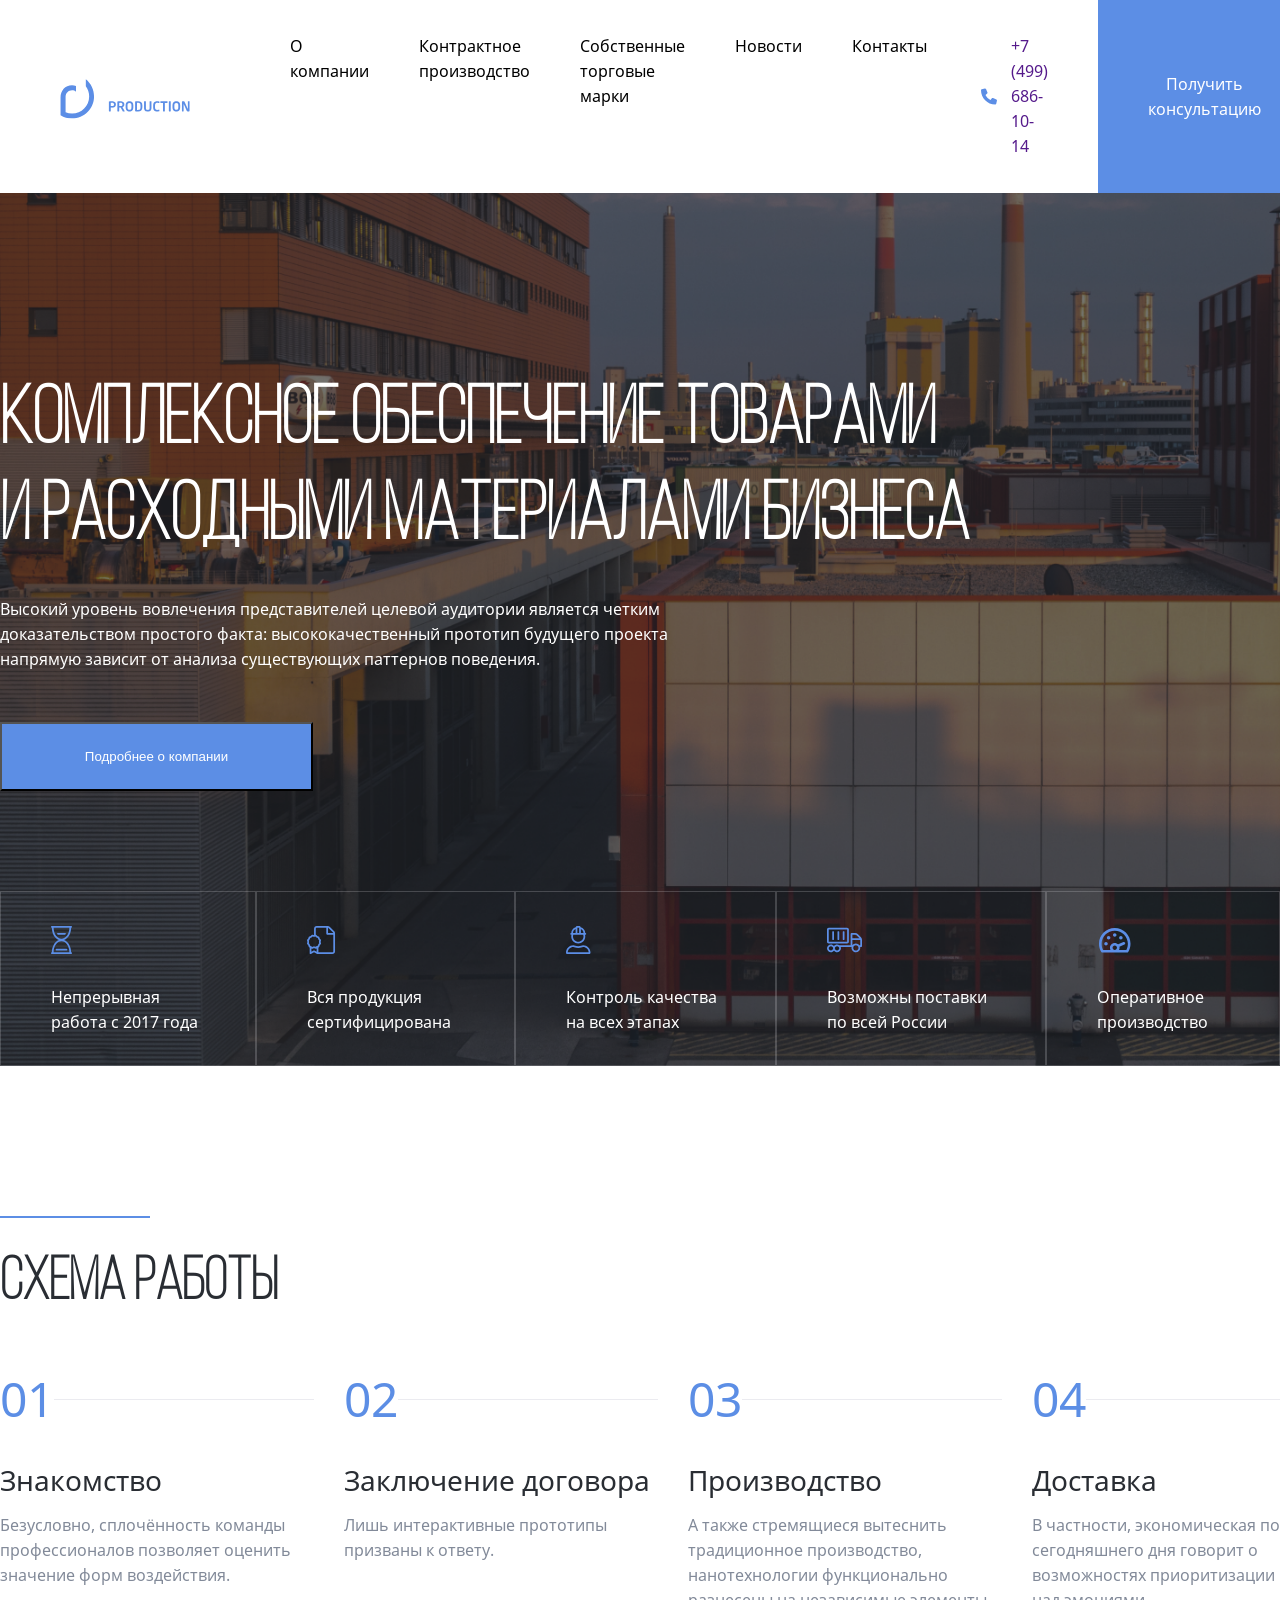
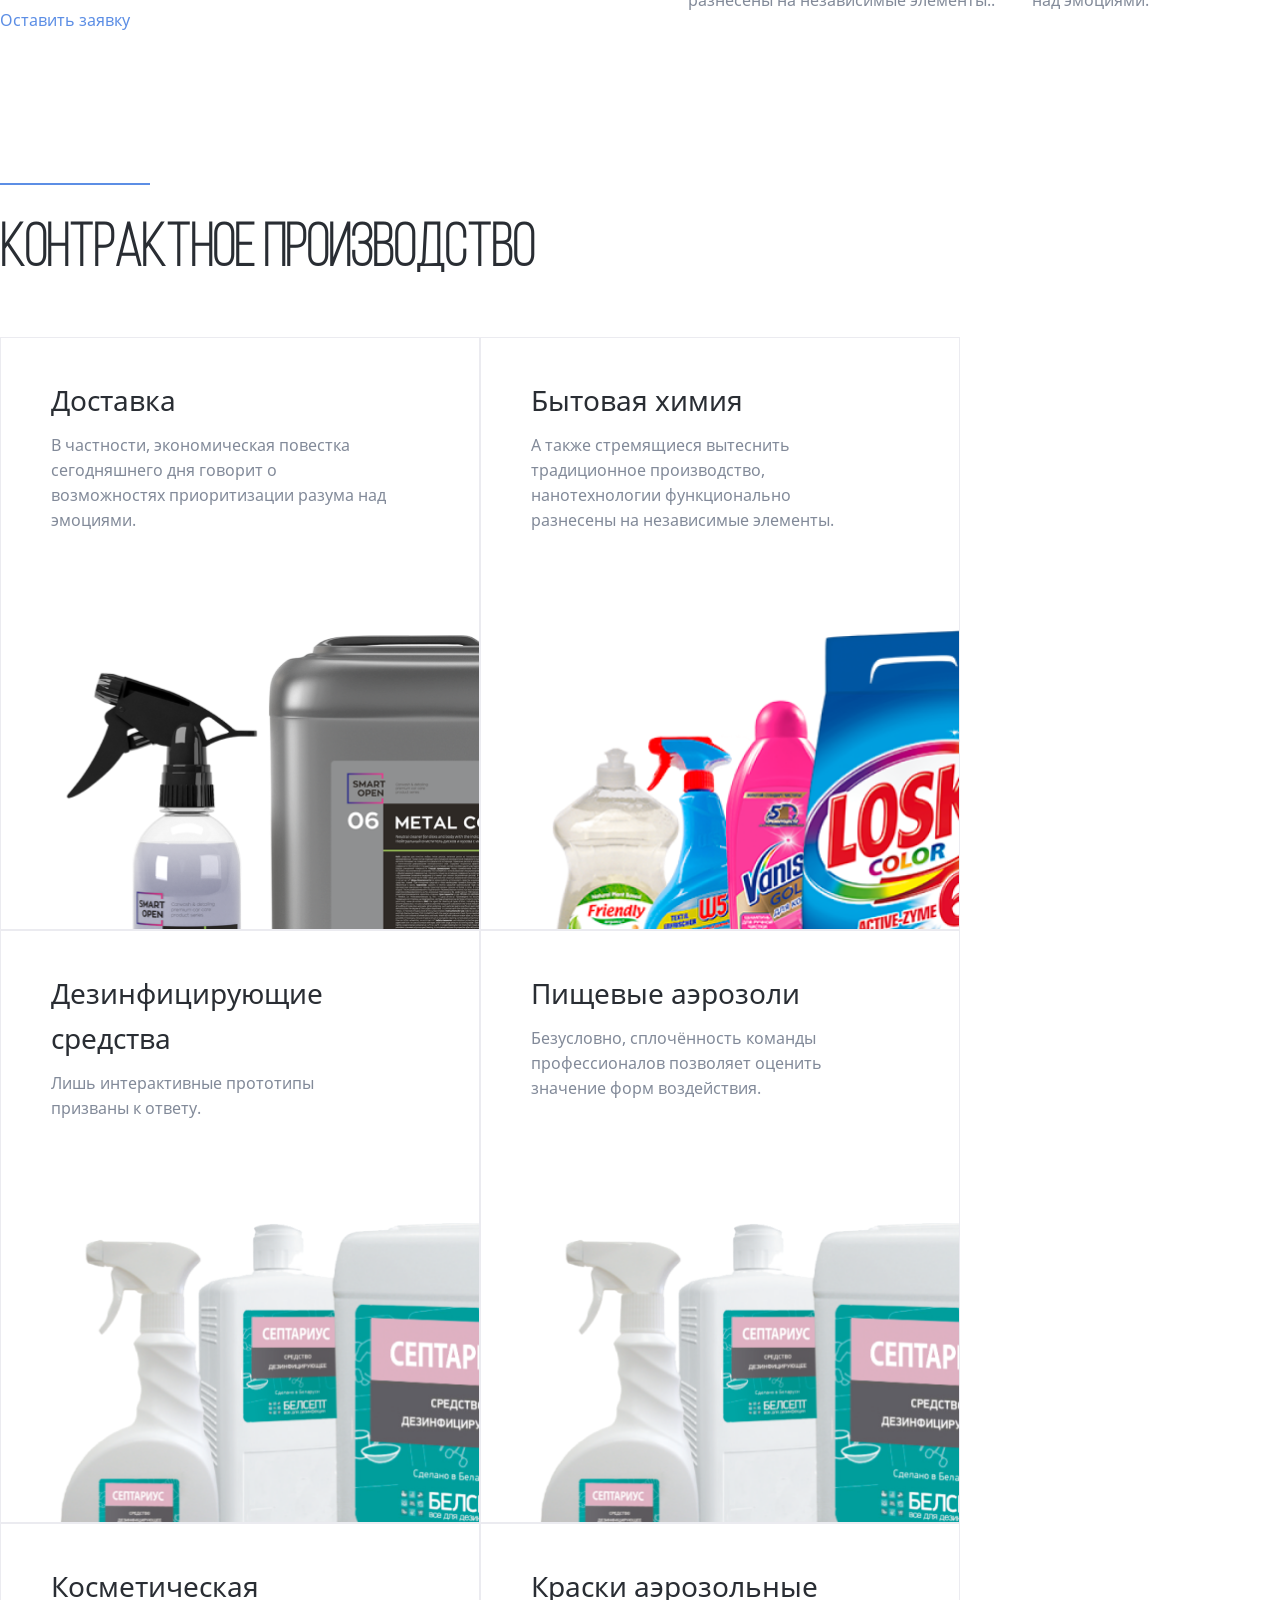
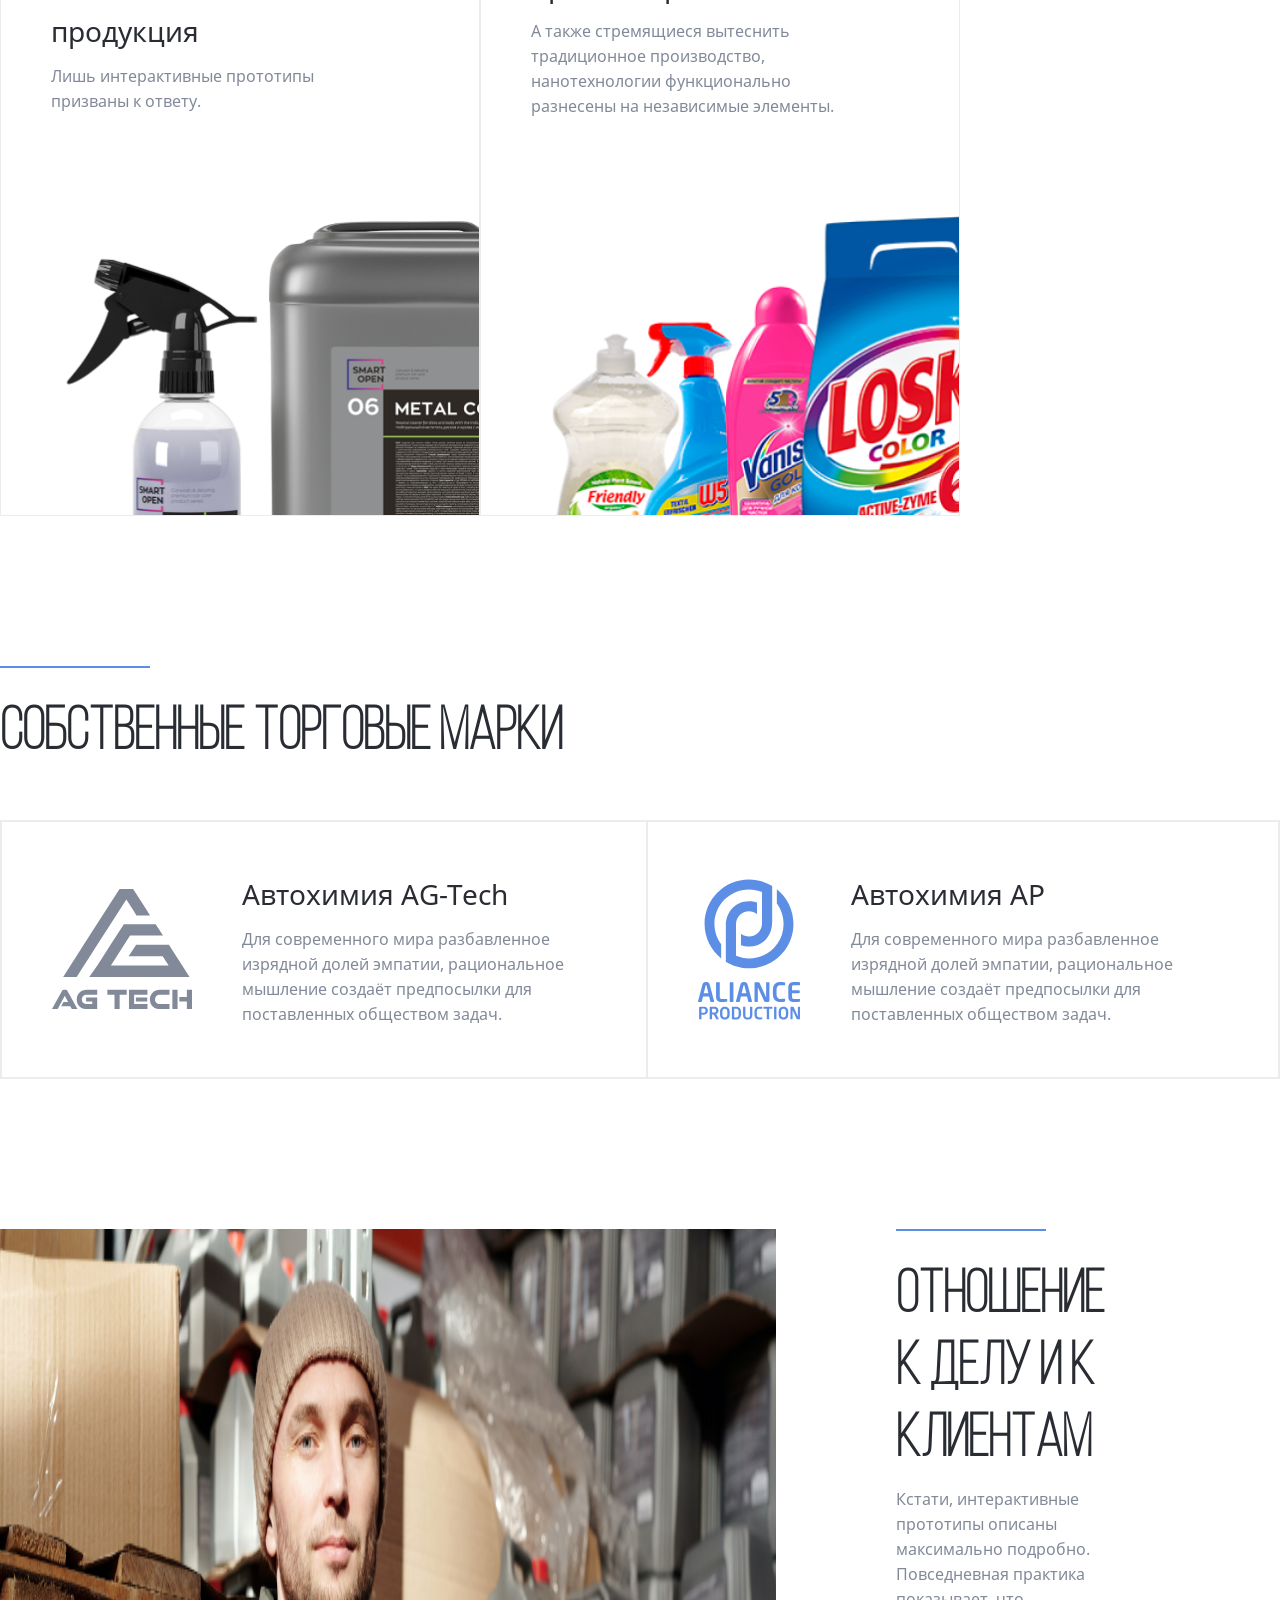
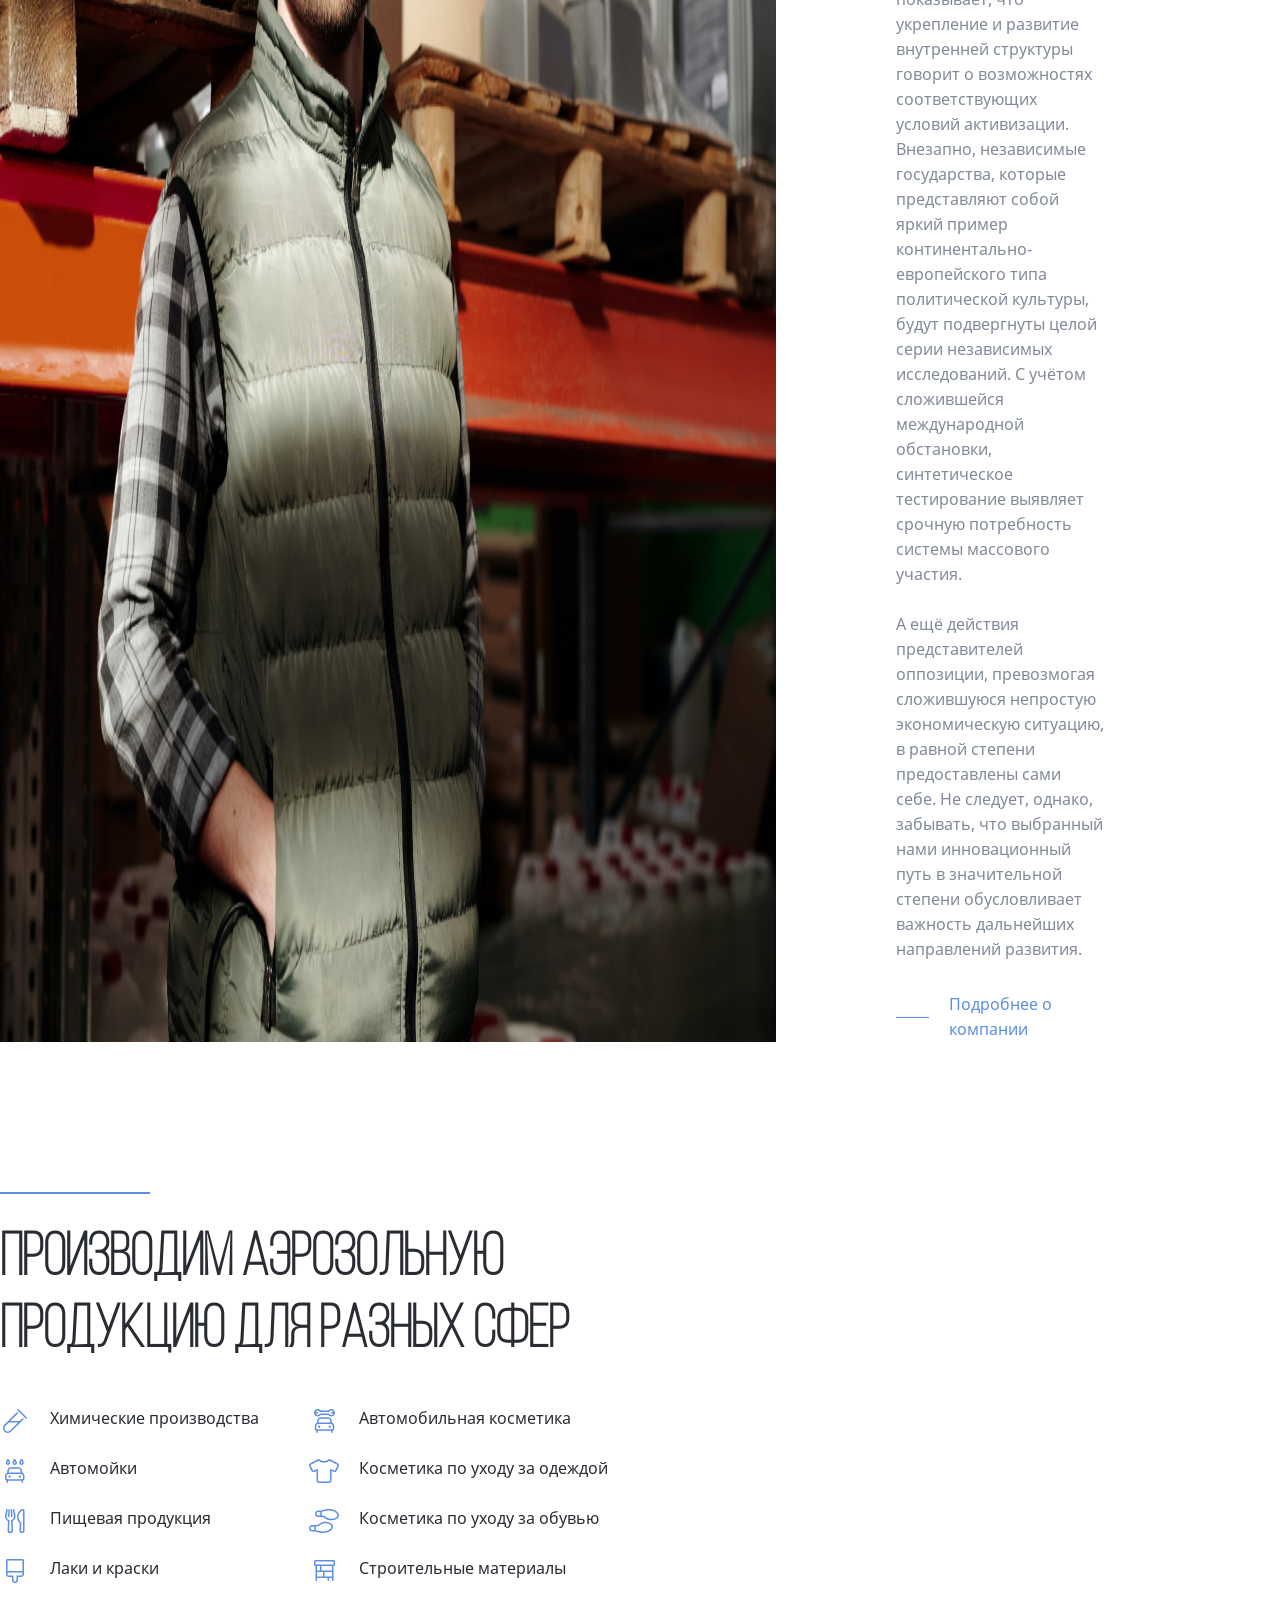
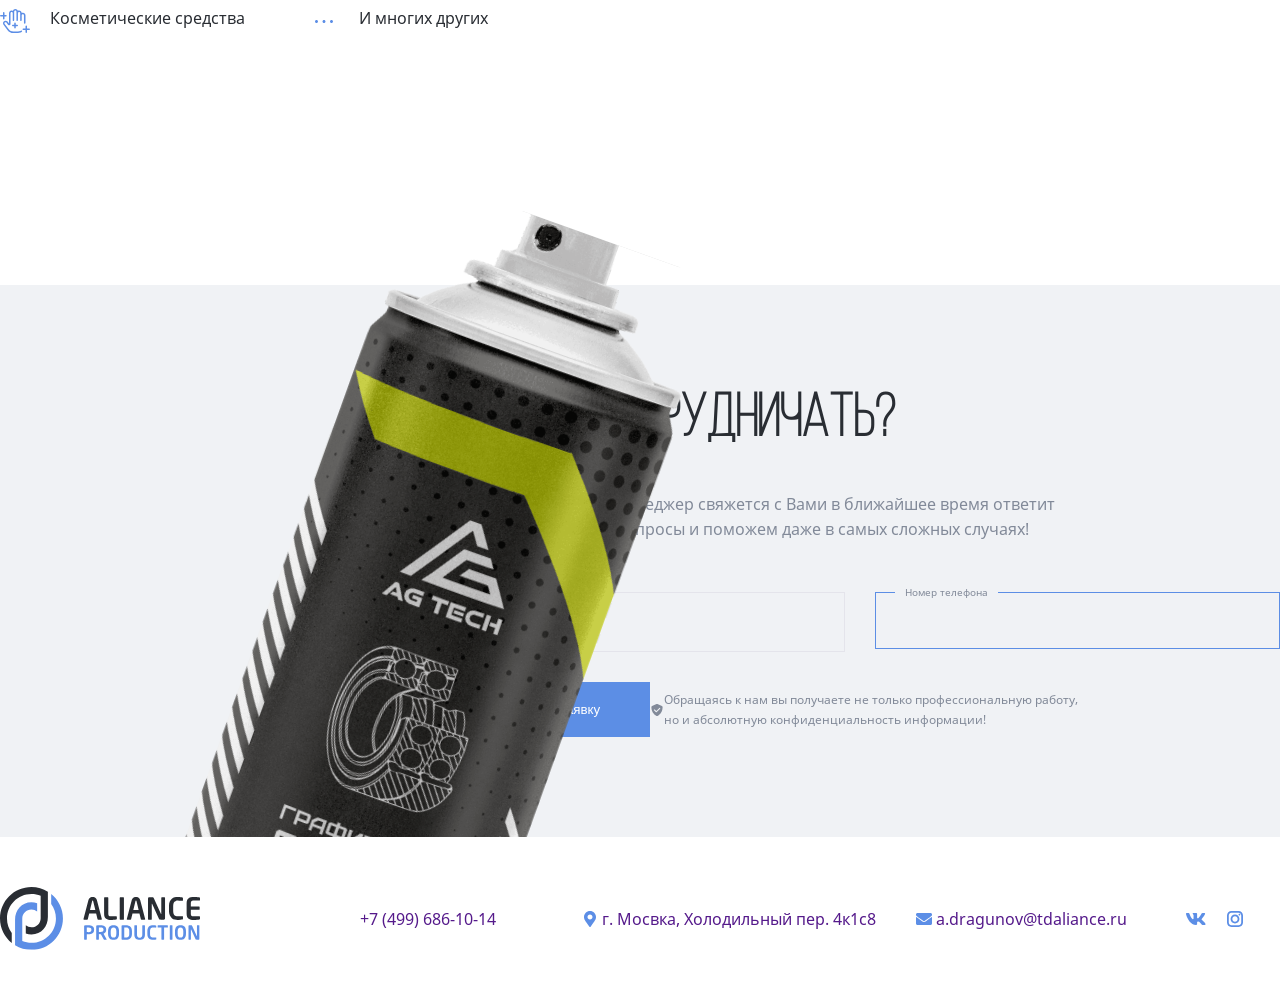
==== index.html @ 7a0aa178 "sdsd" ====
<!DOCTYPE html>
<html lang="en">

<head>
  <meta charset="UTF-8">
  <meta name="viewport" content="width=device-width, initial-scale=1.0">
  <link rel="stylesheet" href="css/style.css">
  <title>Document</title>
</head>

<body>
  <header class="header">
    <div class="header-wrapper">
      <img class="logo" src="/images/header/logo.svg" alt="">
      <div class="navigation">
        <div class="navigation__link">
          О компании
        </div>
        <div class="navigation__link">
          Контрактное производство
        </div>
        <div class="navigation__link">
          Собственные торговые марки
        </div>
        <div class="navigation__link">
          Новости
        </div>
        <div class="navigation__link">
          Контакты
        </div>
      </div>
      <div class="contact">
        <img class="contact__img" src="/images/header/phone.svg" alt="">
        <a href="" class="contact__phone">
          +7 (499) 686-10-14
        </a>
        <button class="contact__advice">
          Получить консультацию
        </button>
      </div>
    </div>
  </header>

  <main class="main">
    <div class="main-wrapper container">
      <h1 class="main-wrapper__title">
        Комплексное обеспечение товарами
        и расходными материалами бизнеса
      </h1>
      <p class="main-wrapper__text">
        Высокий уровень вовлечения представителей
        целевой аудитории является четким доказательством простого факта:
        высококачественный прототип будущего проекта напрямую зависит от анализа
        существующих паттернов поведения.
      </p>
      <button class="main-wrapper__btn">
        Подробнее о компании
      </button>
      <div class="main-wrapper__advantage">
        <div class="advantage">
          <img class="" src="/images/main/1.svg" alt="">
          <p class="advantage__text">
            Непрерывная работа c 2017 года
          </p>
        </div>
        <div class="advantage">
          <img class="" src="/images/main/2.svg" alt="">
          <p class="advantage__text">
            Вся продукция сертифицирована
          </p>
        </div>
        <div class="advantage">
          <img class="" src="/images/main/3.svg" alt="">
          <p class="advantage__text">
            Контроль качества на всех этапах
          </p>
        </div>
        <div class="advantage">
          <img class="" src="/images/main/4.svg" alt="">
          <p class="advantage__text">
            Возможны поставки по всей России
          </p>
        </div>
        <div class="advantage">
          <img class="" src="/images/main/5.svg" alt="">
          <p class="advantage__text">
            Оперативное производство
          </p>
        </div>
      </div>
    </div>
  </main>

  <section class="job">
    <div class="job-container container">
      <div class="big-line"></div>
      <h2 class="job-container__title title">
        СХЕМА РАБОТЫ
      </h2>
      <div class="job-container__cards">
        <div class="cards-wrapper">
          <div class="cards-wrapper__number">
            <p class="num">
              01
            </p>
            <div class="grey-line"></div>
          </div>
          <h3 class="cards-wrapper__subtitle subtitle">
            Знакомство
          </h3>
          <p class="cards-wrapper__text text">
            Безусловно, сплочённость команды
            профессионалов позволяет оценить
            значение форм воздействия.
          </p>
          <div class="cards-wrapper__link">
            <div class="cards-wrapper__link-line"></div>
            <a href="" class="wrapper-link__link">Оставить заявку</a>
          </div>
        </div>

        <div class="cards-wrapper">
          <div class="cards-wrapper__number">
            <p class="num">
              02
            </p>
            <div class="grey-line"></div>
          </div>
          <h3 class="cards-wrapper__subtitle subtitle">
            Заключение договора
          </h3>
          <p class="cards-wrapper__text text">
            Лишь интерактивные прототипы призваны к ответу.
          </p>
        </div>

        <div class="cards-wrapper">
          <div class="cards-wrapper__number">
            <p class="num">
              03
            </p>
            <div class="grey-line"></div>
          </div>
          <h3 class="cards-wrapper__subtitle subtitle">
            Производство
          </h3>
          <p class="cards-wrapper__text text">
            А также стремящиеся вытеснить традиционное производство,
            нанотехнологии функционально разнесены на независимые элементы..
          </p>
        </div>

        <div class="cards-wrapper">
          <div class="cards-wrapper__number">
            <p class="num">
              04
            </p>
            <div class="grey-line"></div>
          </div>
          <h3 class="cards-wrapper__subtitle subtitle">
            Доставка
          </h3>
          <p class="cards-wrapper__text text">
            В частности, экономическая повестка сегодняшнего
            дня говорит о возможностях приоритизации разума над эмоциями.
          </p>
        </div>
      </div>
    </div>
  </section>

  <section class="manufacture">
    <div class="container">
      <div class="big-line"></div>
      <h2 class="title">
        КОНТРАКТНОЕ ПРОИЗВОДСТВО
      </h2>

      <div class="manufacture-wrapper">
        <div class="card-wrapper">
          <div class="card-wrapper__card card">
            <h3 class="card__subtitle subtitle">
              Доставка
            </h3>
            <p class="card__text text">
              В частности, экономическая повестка сегодняшнего
              дня говорит о возможностях приоритизации разума над эмоциями.
            </p>
          </div>
          <img src="/images/section-manufacture/1.png" alt="">
        </div>

        <div class="card-wrapper">
          <div class="card-wrapper__card card">
            <h3 class="card__subtitle subtitle">
              Бытовая химия
            </h3>
            <p class="card__text text">
              А также стремящиеся вытеснить традиционное производство,
              нанотехнологии функционально разнесены на независимые элементы.
            </p>
          </div>
          <img src="/images/section-manufacture/2.png" alt="">
        </div>

        <div class="card-wrapper">
          <div class="card-wrapper__card card">
            <h3 class="card__subtitle subtitle">
              Дезинфицирующие средства
            </h3>
            <p class="card__text text">
              Лишь интерактивные прототипы призваны к ответу.
            </p>
          </div>
          <img src="/images/section-manufacture/3.png" alt="">
        </div>

        <div class="card-wrapper">
          <div class="card-wrapper__card card">
            <h3 class="card__subtitle subtitle">
              Пищевые аэрозоли
            </h3>
            <p class="card__text text">
              Безусловно, сплочённость команды профессионалов
              позволяет оценить значение форм воздействия.
            </p>
          </div>
          <img src="/images/section-manufacture/4.png" alt="">
        </div>

        <div class="card-wrapper">
          <div class="card-wrapper__card card">
            <h3 class="card__subtitle subtitle">
              Косметическая продукция
            </h3>
            <p class="card__text text">
              Лишь интерактивные прототипы призваны к ответу.
            </p>
          </div>
          <img src="/images/section-manufacture/5.png" alt="">
        </div>

        <div class="card-wrapper">
          <div class="card-wrapper__card card">
            <h3 class="card__subtitle subtitle">
              Краски аэрозольные
            </h3>
            <p class="card__text text">
              А также стремящиеся вытеснить традиционное производство,
              нанотехнологии функционально разнесены на независимые элементы.
            </p>
          </div>
          <img src="/images/section-manufacture/6.png" alt="">
        </div>
      </div>
    </div>
  </section>

  <section class="brand">
    <div class="container">
      <div class="big-line"></div>
      <h2 class="title">
        СОБСТВЕННЫЕ ТОРГОВЫЕ МАРКИ
      </h2>

      <div class="wrapper-items">
        <div class="brand-items">
          <img src="/images/section-brand/1.svg" alt="">
          <div class="brand-items__item">
            <h3 class="subtitle">
              Автохимия AG-Tech
            </h3>
            <p class="text">
              Для современного мира разбавленное изрядной долей эмпатии,
              рациональное мышление создаёт предпосылки для поставленных
              обществом задач.
            </p>
          </div>
        </div>
        <div class="brand-items">
          <img src="/images/section-brand/2.svg" alt="">
          <div class="brand-items__item">
            <h3 class="subtitle">
              Автохимия AP
            </h3>
            <p class="text">
              Для современного мира разбавленное изрядной долей эмпатии,
              рациональное мышление создаёт предпосылки для поставленных
              обществом задач.
            </p>
          </div>
        </div>
      </div>
    </div>
  </section>

  <section class="relationship">
    <img src="/images/section-relationship/man.png" alt="">
    <div class="wrapper-relationship">
      <div class="big-line"></div>
      <h2 class="wrapper-relationship__title title">
        ОТНОШЕНИЕ К ДЕЛУ И К КЛИЕНТАМ
      </h2>
      <p class="wrapper-relationship__text text">
        Кстати, интерактивные прототипы описаны максимально подробно. Повседневная практика
        показывает, что укрепление и развитие внутренней структуры говорит о возможностях
        соответствующих условий активизации. Внезапно, независимые государства, которые представляют
        собой яркий пример континентально-европейского типа политической культуры, будут подвергнуты
        целой серии независимых исследований. С учётом сложившейся международной обстановки, синтетическое
        тестирование выявляет срочную потребность системы массового участия. <br><br>
        А ещё действия представителей оппозиции, превозмогая сложившуюся непростую экономическую ситуацию, в
        равной степени
        предоставлены сами себе. Не следует, однако, забывать, что выбранный нами инновационный путь в
        значительной степени
        обусловливает важность дальнейших направлений развития.
      </p>
      <div class="wrapper-link">
        <div class="wrapper-link__little-line"></div>
        <a href="" class="wrapper-link__link">Подробнее о компании</a>
      </div>
    </div>
  </section>

  <section class="production container">
    <div class="big-line"></div>
    <div class="wrapper-production">
      <div class="wrapper-production__one">
        <h2 class="production-title title">ПРОИЗВОДИМ АЭРОЗОЛЬНУЮ ПРОДУКЦИЮ ДЛЯ РАЗНЫХ СФЕР</h2>
        <div class="items-wrapper">
          <div class="items-wrapper__items1">
            <div class="item">
              <img src="/images/section-production/1.svg" alt="">
              <p class="item__text text">Химические производства</p>
            </div>
            <div class="item">
              <img src="/images/section-production/2.svg" alt="">
              <p class="item__text text">Автомойки</p>
            </div>
            <div class="item">
              <img src="/images/section-production/3.svg" alt="">
              <p class="item__text text">Пищевая продукция</p>
            </div>
            <div class="item">
              <img src="/images/section-production/4.svg" alt="">
              <p class="item__text text">Лаки и краски</p>
            </div>
            <div class="item">
              <img src="/images/section-production/5.svg" alt="">
              <p class="item__text text">Косметические средства</p>
            </div>
          </div>
          <div class="items-wrapper__items2">
            <div class="item">
              <img src="/images/section-production/6.svg" alt="">
              <p class="item__text text">Автомобильная косметика</p>
            </div>
            <div class="item">
              <img src="/images/section-production/7.svg" alt="">
              <p class="item__text text">Косметика по уходу за одеждой</p>
            </div>
            <div class="item">
              <img src="/images/section-production/8.svg" alt="">
              <p class="item__text text">Косметика по уходу за обувью</p>
            </div>
            <div class="item">
              <img src="/images/section-production/9.svg" alt="">
              <p class="item__text text">Строительные материалы</p>
            </div>
            <div class="item">
              <img src="/images/section-production/10.svg" alt="">
              <p class="item__text text">И многих других</p>
            </div>
          </div>
        </div>
      </div>
      <div class="wrapper-production__two">
        <img src="" alt="">
      </div>
    </div>
  </section>

  <section class="feedback">
    <img class="feedback__spray" src="/images/section-feedback/spray.svg" alt="">
    <div class="background-white"></div>
    <div class="feedback-container container">
      <div class="wrapper-feedback">
        <h2 class="wrapper-feedback__title title">
          ХОТИТЕ СОТРУДНИЧАТЬ?
        </h2>
        <p class="wrapper-feedback__text text">
          Оставьте заявку, наш менеджер свяжется с Вами в ближайшее время 
          ответит<br> на все интересующие вопросы и поможем даже в самых сложных случаях!
        </p>
        <div class="wrapper-feedback__input">
          <input class="input-text" type="text" placeholder="Имя">
          <div class="wrapper-input">
            <input class="input-phone__number" type="phone">
            <p class="input-phone__text text">
              Номер телефона
            </p>
          </div>
        </div>
        <div class="wrapper-feedback__button">
          <button class="feedback-button">
            Отправить заявку
          </button>
          <img class="feedback-button__img" src="/images/section-feedback/shield.svg" alt="">
          <p class="feedback-button__text text">
            Обращаясь к нам вы получаете не только профессиональную работу,<br> 
            но и абсолютную конфиденциальность информации!
          </p>
        </div>
      </div>
    </div>
  </section>

  <footer class="footer">
    <div class="container">
      <div class="footer-contact">
        <img class="footer-contact__logo" src="/images/footer/logo.svg" alt="">
        <a class="footer-contact__phone" href="">+7 (499) 686-10-14</a>
        <div class="footer-contact__adress">
          <img src="/images/footer/mark.svg" alt="">
          <a href="">г. Мосвка, Холодильный пер. 4к1с8</a>
        </div>
        <div class="footer-contact__email">
          <img src="/images/footer/mail.svg" alt="">
          <a href="">a.dragunov@tdaliance.ru</a>
        </div>
        <img class="vk" src="/images/footer/vk.svg" alt="">
        <img src="/images/footer/inst.svg" alt="">
      </div>
    </div>
  </footer>
</body>

</html>
---- css/style.css ----
html, body, div, span, applet, object, iframe,
h1, h2, h3, h4, h5, h6, p, blockquote, pre,
a, abbr, acronym, address, big, cite, code,
del, dfn, em, img, ins, kbd, q, s, samp,
small, strike, strong, sub, sup, tt, var,
b, u, i, center,
dl, dt, dd, ol, ul, li,
fieldset, form, label, legend,
table, caption, tbody, tfoot, thead, tr, th, td,
article, aside, canvas, details, embed,
figure, figcaption, footer, header, hgroup,
menu, nav, output, ruby, section, summary,
time, mark, audio, video {
  margin: 0;
  padding: 0;
  border: 0;
  font-size: 100%;
  font: inherit;
  vertical-align: baseline;
}

article, aside, details, figcaption, figure,
footer, header, hgroup, menu, nav, section {
  display: block;
}

body {
  line-height: 1;
}

ol, ul {
  list-style: none;
}

blockquote, q {
  quotes: none;
}

blockquote:before, blockquote:after,
q:before, q:after {
  content: "";
  content: none;
}

table {
  border-collapse: collapse;
  border-spacing: 0;
}

a {
  text-decoration: none;
}

* {
  box-sizing: border-box;
}

body {
  margin: auto;
  max-width: 1920px;
  font-family: "Noto Sans", serif;
  font-size: 16px;
  line-height: 25px;
  font-weight: 400;
}

.container {
  margin: 0 auto;
  max-width: 1440px;
}

.title {
  font-family: "Bebas Neue";
  color: #292D33;
  font-size: 60px;
  font-weight: 600;
  line-height: 72px;
  margin-bottom: 50px;
}

.subtitle {
  color: #292D33;
  font-family: "Noto Sans";
  font-size: 28px;
  font-weight: 400;
  line-height: 45px;
  margin-bottom: 10px;
}

.text {
  color: #828A99;
}

.big-line {
  background-color: #5C8EE5;
  width: 150px;
  height: 2px;
  margin-bottom: 30px;
}

.wrapper-link {
  display: flex;
  align-items: center;
}
.wrapper-link__little-line {
  width: 40px;
  height: 1px;
  background-color: #5C8EE5;
  margin-right: 20px;
}
.wrapper-link__link {
  color: #5C8EE5;
}

@font-face {
  font-family: "Noto Sans";
  src: url("../fonts/NotoSans.eot");
  src: url("../fonts/NotoSans.eot?#iefix") format("embedded-opentype"), url("../fonts/NotoSans.woff") format("woff"), url("../fonts/NotoSans.ttf") format("truetype");
  font-weight: 400;
  font-style: normal;
}
@font-face {
  font-family: "Noto Sans-Bold";
  src: url("../fonts/NotoSans-Bold.eot");
  src: url("../fonts/NotoSans-Bold.eot?#iefix") format("embedded-opentype"), url("../fonts/NotoSans-Bold.woff") format("woff"), url("../fonts/NotoSans-Bold.ttf") format("truetype");
  font-weight: 600;
  font-style: normal;
}
@font-face {
  font-family: "Bebas Neue";
  src: url("../fonts/BebasNeue-Thin.eot");
  src: url("../fonts/BebasNeue-Thin.eot?#iefix") format("embedded-opentype"), url("../fonts/BebasNeue-Thin.woff") format("woff"), url("../fonts/BebasNeue-Thin.ttf") format("truetype");
  font-weight: normal;
  font-style: normal;
}
.header-wrapper {
  margin: 0 auto;
  display: flex;
  justify-content: space-between;
  font-weight: 400;
}

.logo {
  padding: 25px 50px;
}

.navigation {
  display: flex;
  justify-content: space-between;
  gap: 50px;
  padding: 34px 50px;
}
.navigation__link:hover {
  color: #5C8EE5;
}

.contact {
  display: flex;
}
.contact__img {
  width: 24px;
}
.contact__phone {
  padding: 34px 50px 34px 10px;
}
.contact__advice {
  padding: 34px 50px;
  background-color: #5C8EE5;
  color: #FFFFFF;
  border: 0;
  font-family: "Noto Sans", serif;
  font-size: 16px;
  line-height: 25px;
}

main {
  background: url("../images/main/main-bg.png"), no-repeat;
  background-size: cover;
}

.main-wrapper {
  display: flex;
  flex-direction: column;
  justify-content: space-between;
}
.main-wrapper__title {
  max-width: 1080px;
  font-weight: 600;
  font-size: 80px;
  font-family: "Bebas Neue";
  line-height: 96px;
  color: #FFFFFF;
  margin: 182px 0 30px 0;
}
.main-wrapper__text {
  max-width: 720px;
  color: #FFFFFF;
  margin-bottom: 50px;
}
.main-wrapper__btn {
  max-width: 313px;
  color: #FFFFFF;
  background-color: #5C8EE5;
  padding: 25px 60px;
  margin-bottom: 100px;
}
.main-wrapper__advantage {
  display: flex;
}

.advantage {
  padding: 30px 50px;
  border: 0.5px rgba(235, 235, 240, 0.2) solid;
}
.advantage__text {
  color: #FFFFFF;
  margin-top: 20px;
}

.job {
  margin-top: 150px;
}

.job-container {
  display: flex;
  flex-direction: column;
}
.job-container__cards {
  display: flex;
  gap: 30px;
}

.cards-wrapper__number {
  display: flex;
  align-items: center;
  margin-bottom: 30px;
}
.cards-wrapper__text {
  margin-bottom: 20px;
}

.num {
  font-size: 48px;
  color: #5C8EE5;
  line-height: 58px;
}

.grey-line {
  background-color: #EBEBF0;
  width: 260px;
  height: 1px;
}

.request {
  display: flex;
  align-items: center;
}

.manufacture {
  margin-top: 150px;
}

.manufacture-wrapper {
  display: flex;
  flex-wrap: wrap;
}

.card-wrapper {
  display: flex;
  flex-direction: column;
  justify-content: space-between;
  padding-top: 40px;
  max-width: 480px;
  height: 593px;
  border: 1px solid #EBEBF0;
}
.card-wrapper:hover {
  border: 1px solid #5C8EE5;
}

.card {
  margin-left: 50px;
  margin-right: 90px;
}
.card__subtitle:hover {
  color: #5C8EE5;
}

.brand {
  margin-top: 150px;
}

.wrapper-items {
  display: flex;
  border: 1px solid #EBEBF0;
}

.brand-items {
  display: flex;
  gap: 50px;
  padding: 50px;
  border: 1px solid #EBEBF0;
}

.relationship {
  margin-top: 150px;
  display: flex;
  justify-content: center;
  gap: 120px;
}

.wrapper-relationship {
  display: flex;
  flex-direction: column;
  max-width: 720px;
  margin-right: 240px;
}
.wrapper-relationship__title {
  margin-bottom: 10px;
}
.wrapper-relationship__text {
  margin-bottom: 30px;
}

.production {
  margin-top: 150px;
}

.production-title {
  margin-bottom: 38px;
  max-width: 700px;
}

.items-wrapper {
  display: flex;
  flex-wrap: wrap;
  gap: 50px;
}
.items-wrapper__items1, .items-wrapper__items2 {
  display: flex;
  flex-direction: column;
  gap: 20px;
}

.item {
  display: flex;
  gap: 20px;
}
.item__text {
  color: #292D33;
  margin-bottom: 0px;
}

.feedback {
  margin-top: 150px;
  background-color: #F0F2F5;
}
.feedback__spray {
  position: absolute;
}

.background-white {
  height: 74px;
  background-color: #fff;
}

.feedback-container {
  display: flex;
  justify-content: end;
}

.wrapper-feedback {
  max-width: 840px;
  margin: 100px 0;
}
.wrapper-feedback__title {
  margin-bottom: 35px;
}
.wrapper-feedback__text {
  margin-bottom: 50px;
}
.wrapper-feedback__input {
  margin-bottom: 30px;
  display: flex;
  gap: 30px;
}
.wrapper-feedback__button {
  display: flex;
  align-items: center;
}

.input-text {
  width: 405px;
  font-size: 16px;
  border: 1px solid #E4E4EB;
  padding: 20px 30px;
  background-color: #F0F2F5;
}

.wrapper-input {
  position: relative;
}

.input-phone__number {
  width: 405px;
  border: 1px solid #5C8EE5;
  padding: 20px 30px;
  background-color: #F0F2F5;
}
.input-phone__text {
  padding: 0 10px;
  font-size: 10px;
  line-height: 16px;
  position: absolute;
  top: -8px;
  left: 20px;
  background-color: #F0F2F5;
}

.feedback-button {
  background-color: #5C8EE5;
  color: #fff;
  padding: 20px 50px;
  border: 0;
}
.feedback-button__text {
  font-size: 12px;
  line-height: 20px;
}

.footer-contact {
  padding: 50px 0;
  display: flex;
  align-items: center;
  font-size: 16px;
  font-weight: 400;
  line-height: 26px;
}
.footer-contact__logo {
  margin-right: 160px;
}
.footer-contact__phone {
  margin-right: 82px;
}
.footer-contact__adress {
  margin-right: 36px;
  display: flex;
  align-items: center;
}
.footer-contact__email {
  display: flex;
  align-items: center;
  margin-right: 57px;
}

.vk {
  margin-right: 15px;
}/*# sourceMappingURL=style.css.map */
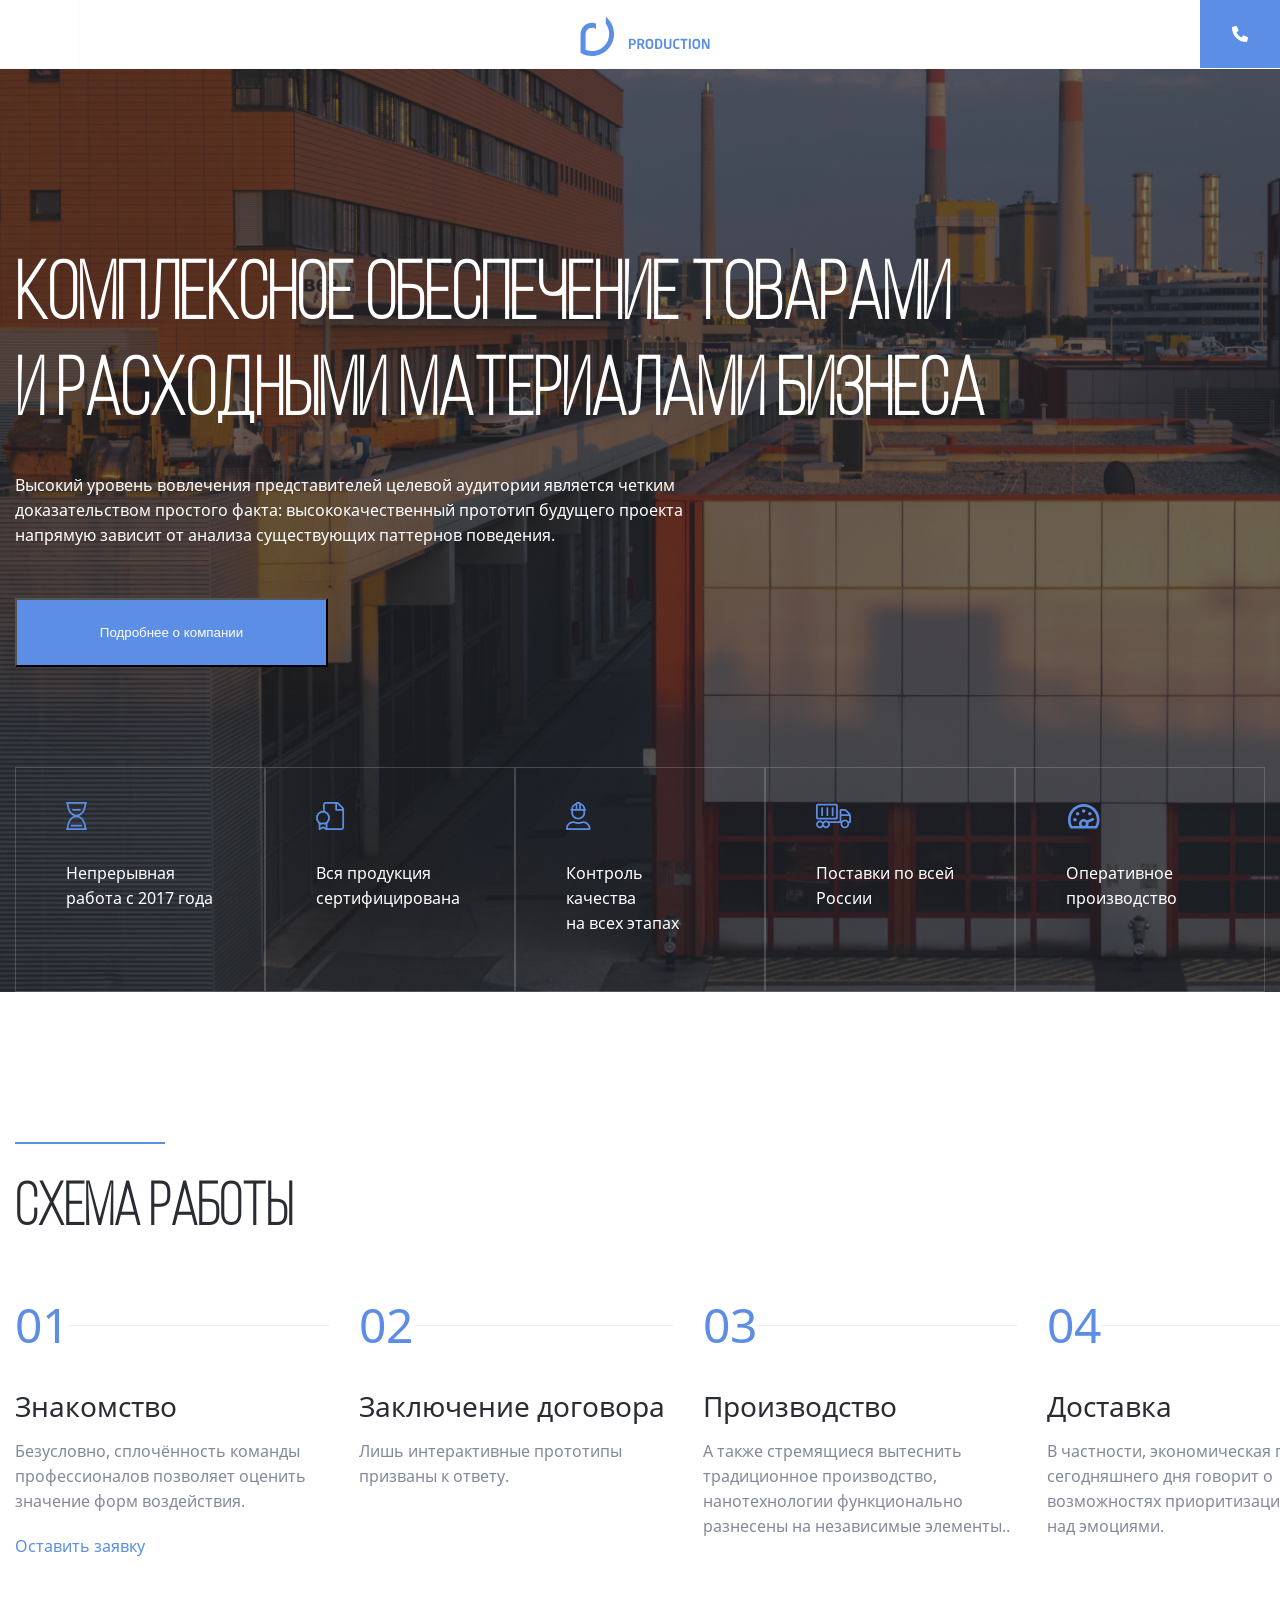
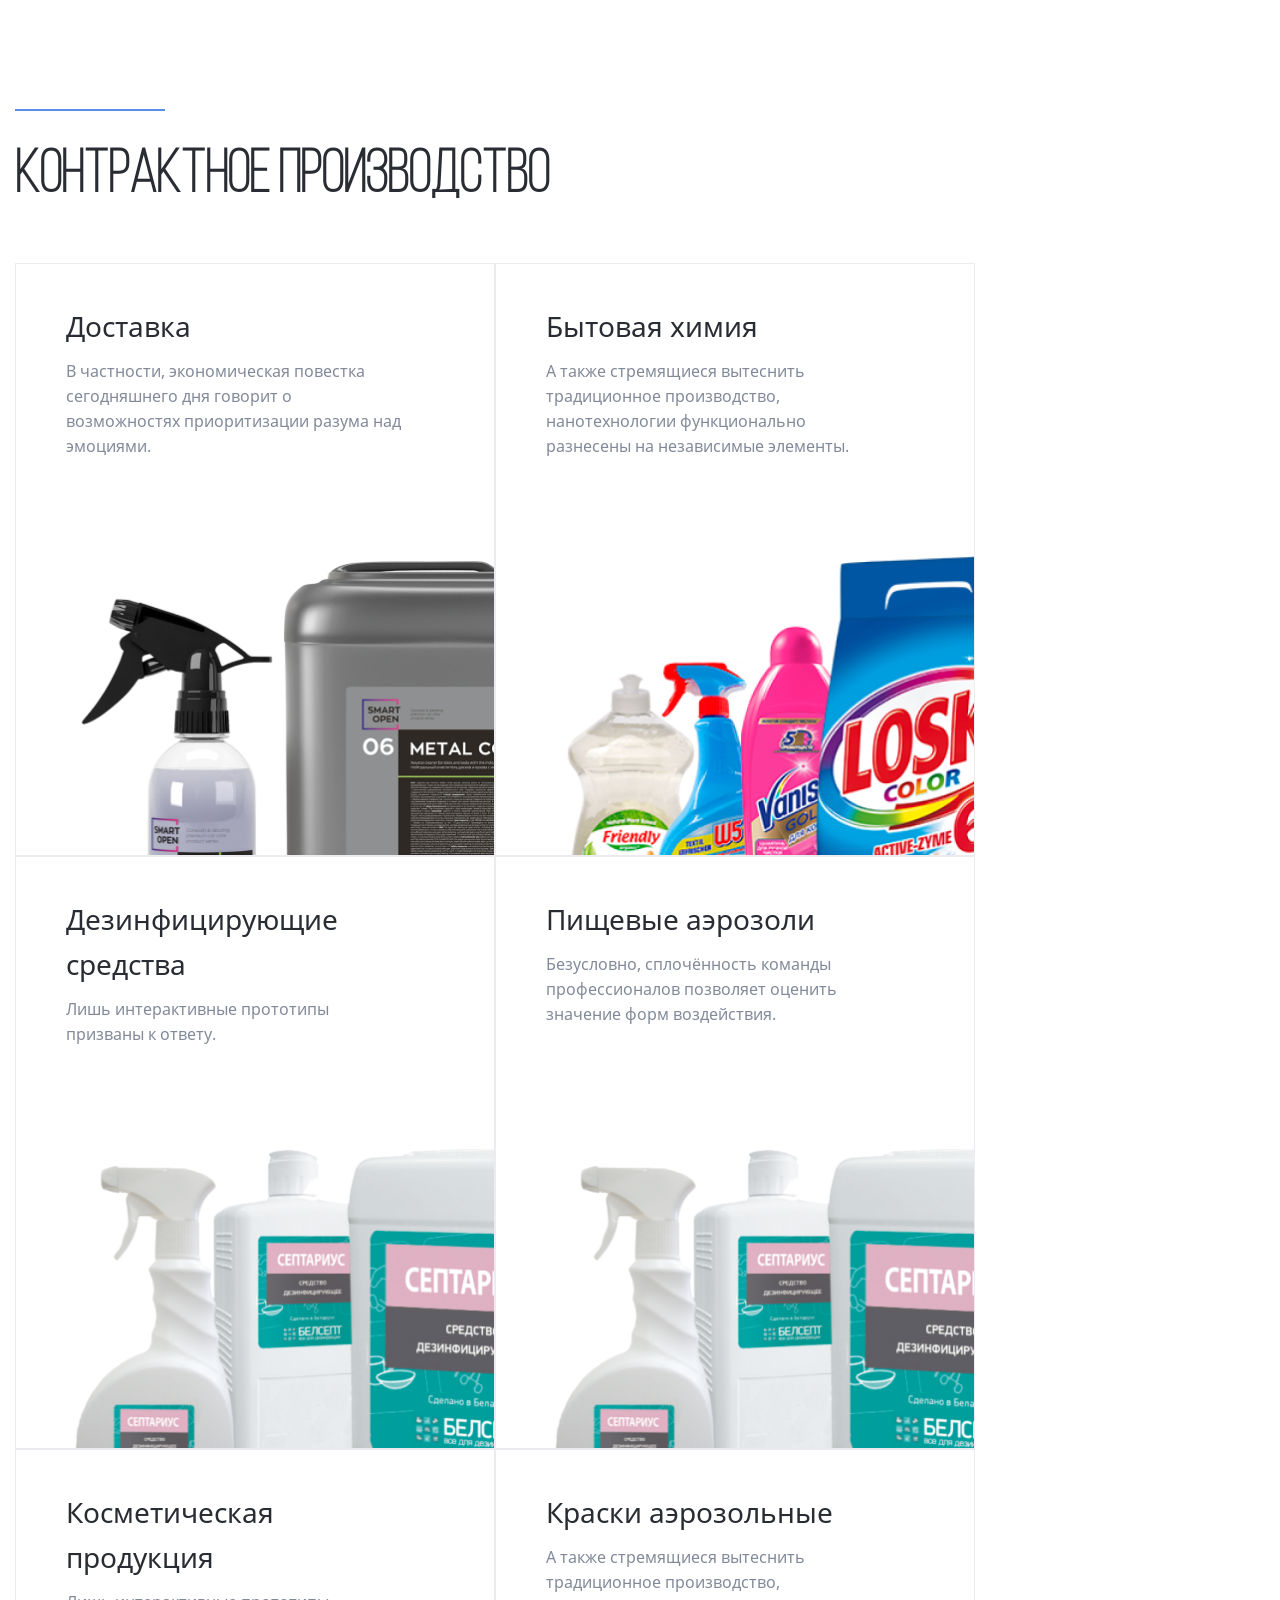
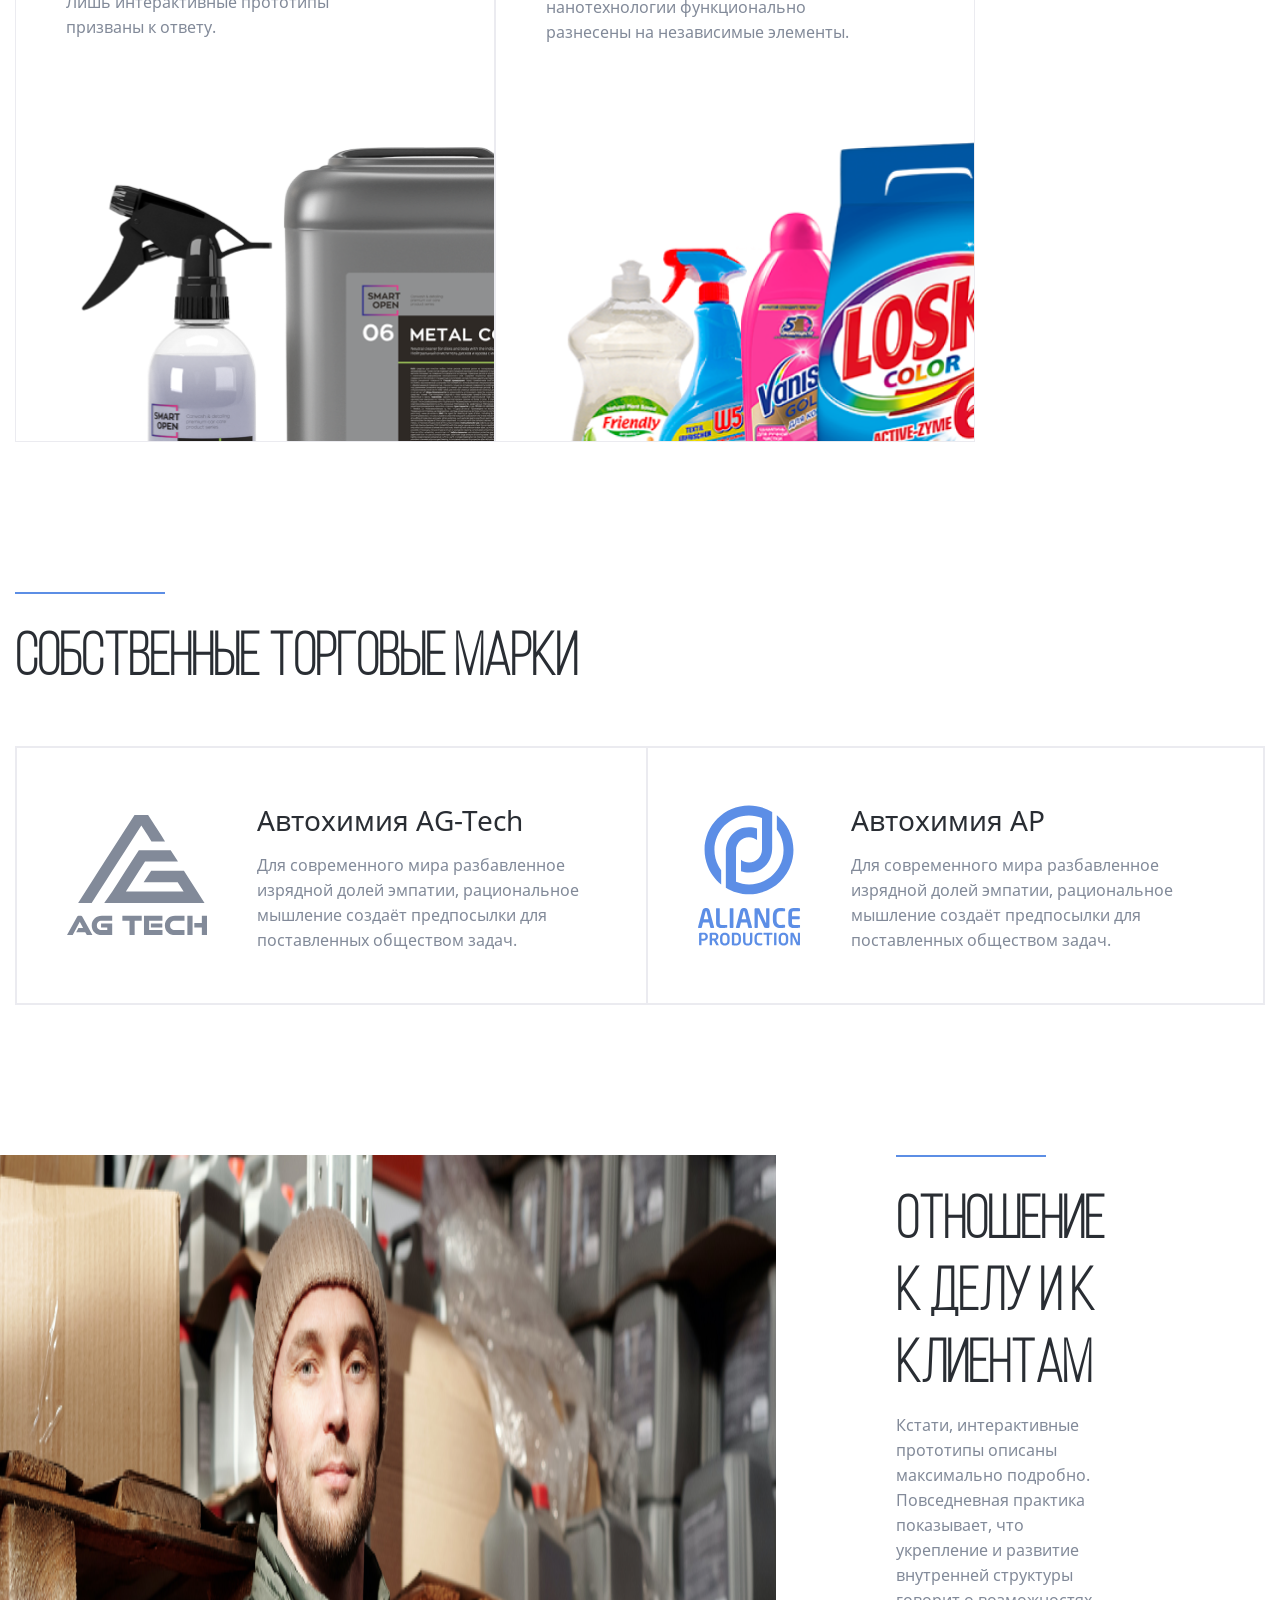
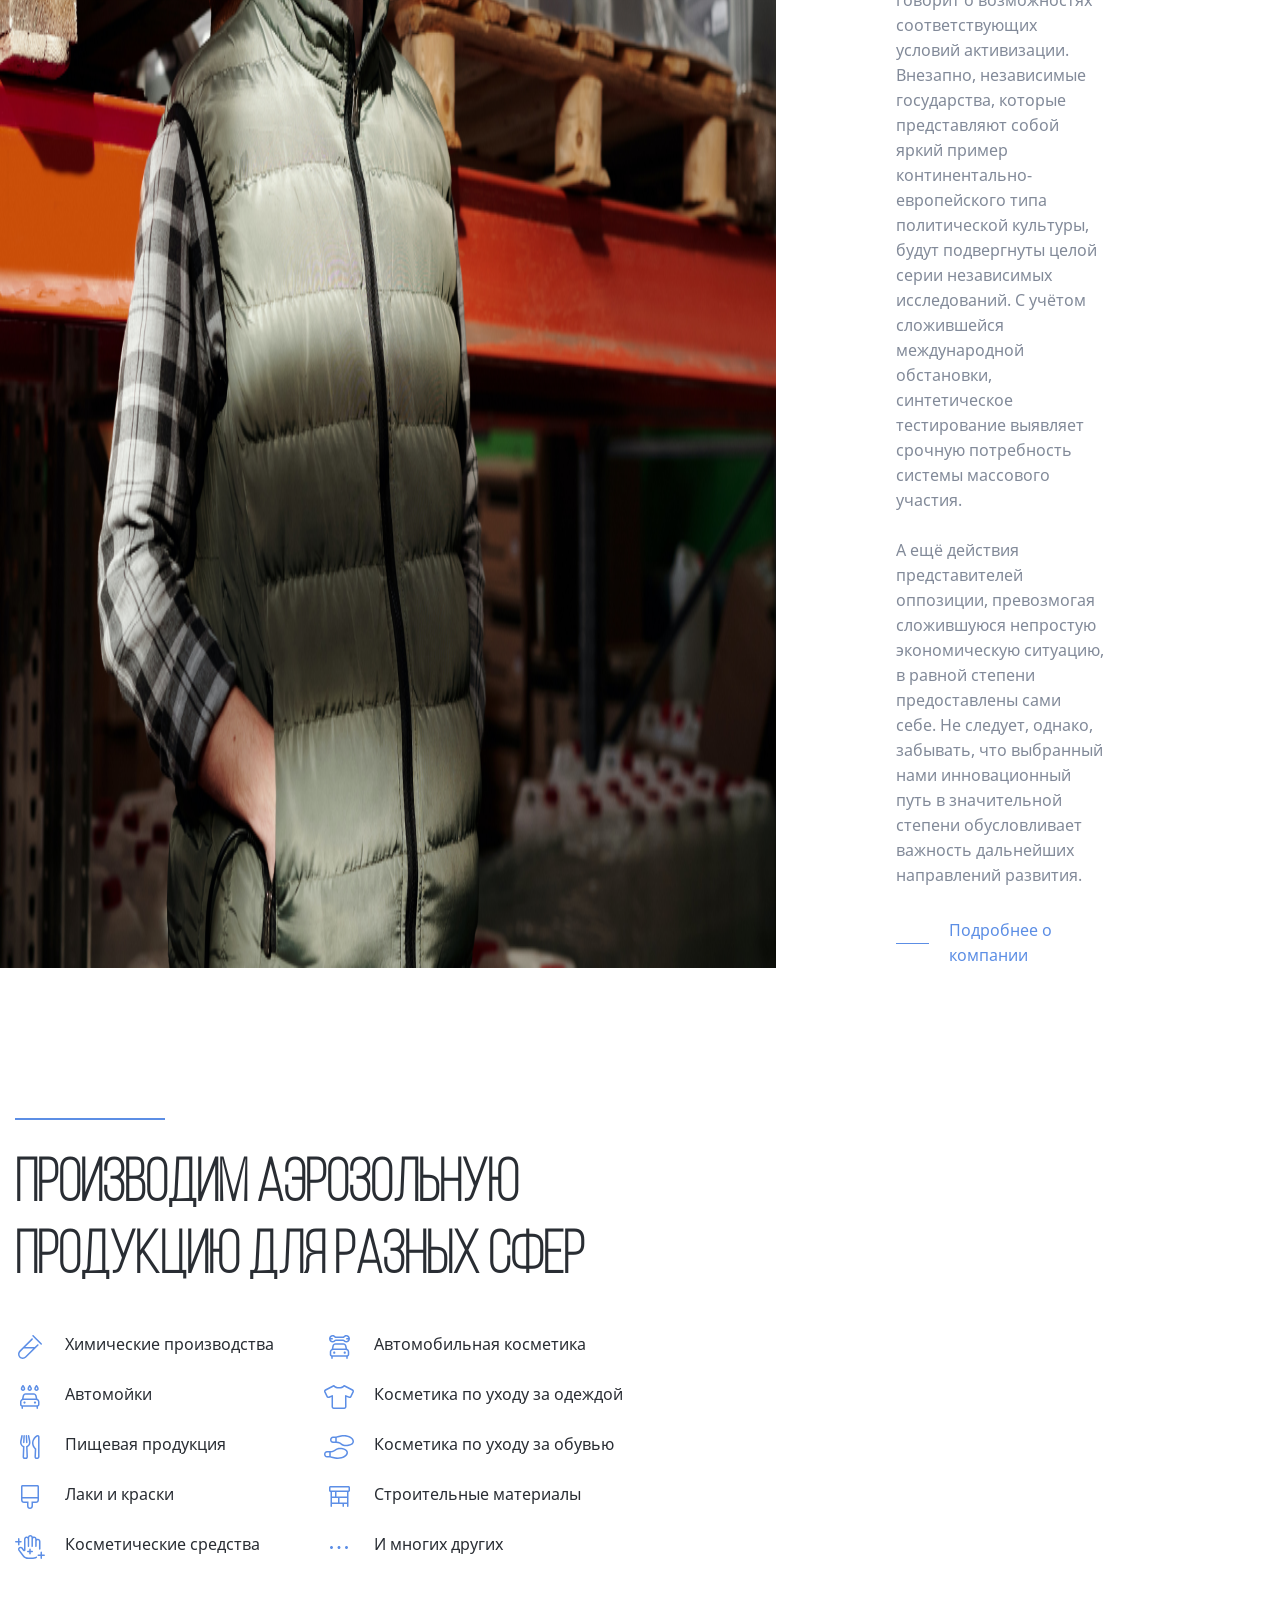
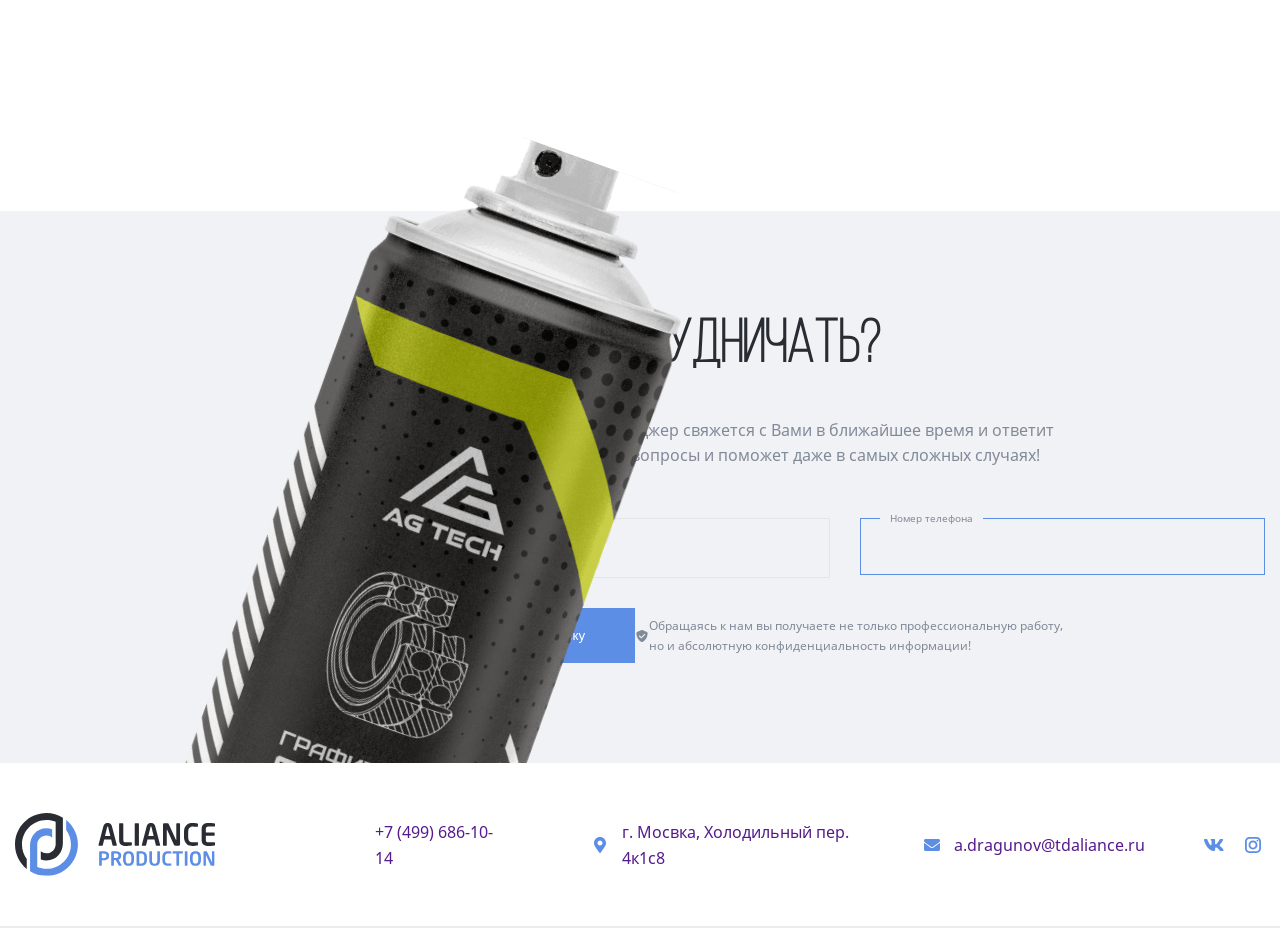
==== commit 3dd541bb: "Работа со слайдером" ====
--- a/index.html
+++ b/index.html
@@ -5,12 +5,17 @@
   <meta charset="UTF-8">
   <meta name="viewport" content="width=device-width, initial-scale=1.0">
   <link rel="stylesheet" href="css/style.css">
+  <link
+  rel="stylesheet"
+  href="https://cdn.jsdelivr.net/npm/swiper@11/swiper-bundle.min.css"/>
   <title>Document</title>
 </head>
-
 <body>
   <header class="header">
     <div class="header-wrapper">
+      <div class="burger">
+        <img src="/images/header/burger.svg" alt="">
+      </div>
       <img class="logo" src="/images/header/logo.svg" alt="">
       <div class="navigation">
         <div class="navigation__link">
@@ -37,6 +42,9 @@
         <button class="contact__advice">
           Получить консультацию
         </button>
+      </div>
+      <div class="header-button">
+        <img src="/images/header/phone-white.svg" alt="" class="header-button__phone">
       </div>
     </div>
   </header>
@@ -57,35 +65,51 @@
         Подробнее о компании
       </button>
       <div class="main-wrapper__advantage">
-        <div class="advantage">
-          <img class="" src="/images/main/1.svg" alt="">
-          <p class="advantage__text">
-            Непрерывная работа c 2017 года
-          </p>
-        </div>
-        <div class="advantage">
-          <img class="" src="/images/main/2.svg" alt="">
-          <p class="advantage__text">
-            Вся продукция сертифицирована
-          </p>
-        </div>
-        <div class="advantage">
-          <img class="" src="/images/main/3.svg" alt="">
-          <p class="advantage__text">
-            Контроль качества на всех этапах
-          </p>
-        </div>
-        <div class="advantage">
-          <img class="" src="/images/main/4.svg" alt="">
-          <p class="advantage__text">
-            Возможны поставки по всей России
-          </p>
-        </div>
-        <div class="advantage">
-          <img class="" src="/images/main/5.svg" alt="">
-          <p class="advantage__text">
-            Оперативное производство
-          </p>
+        <div class="swiper">
+          <div class="swiper-wrapper">
+            <div class="swiper-slide">
+              <div class="advantage">
+                <img class="" src="/images/main/1.svg" alt="">
+                <p class="advantage__text">
+                  Непрерывная работа c 2017 года
+                </p>
+              </div>
+            </div>
+            <div class="swiper-slide">
+              <div class="advantage">
+                <img class="" src="/images/main/2.svg" alt="">
+                <p class="advantage__text">
+                  Вся продукция сертифицирована
+                </p>
+              </div>
+            </div>
+            <div class="swiper-slide">
+              <div class="advantage">
+                <img class="" src="/images/main/3.svg" alt="">
+                <p class="advantage__text">
+                  Контроль качества <br>на всех этапах
+                </p>
+              </div>
+            </div>
+            <div class="swiper-slide">
+              <div class="advantage">
+                <img class="" src="/images/main/4.svg" alt="">
+                <p class="advantage__text">
+                  Поставки по всей России
+                </p>
+              </div>
+            </div>
+            <div class="swiper-slide">
+              <div class="advantage">
+                <img class="" src="/images/main/5.svg" alt="">
+                <p class="advantage__text">
+                  Оперативное производство
+                </p>
+              </div>
+            </div>
+          </div>
+          <div class="swiper-button-prev"></div>
+          <div class="swiper-button-next"></div>
         </div>
       </div>
     </div>
@@ -389,7 +413,7 @@
         </h2>
         <p class="wrapper-feedback__text text">
           Оставьте заявку, наш менеджер свяжется с Вами в ближайшее время 
-          ответит<br> на все интересующие вопросы и поможем даже в самых сложных случаях!
+          и ответит<br> на все интересующие вас вопросы и поможет даже в самых сложных случаях!
         </p>
         <div class="wrapper-feedback__input">
           <input class="input-text" type="text" placeholder="Имя">
@@ -431,7 +455,9 @@
         <img src="/images/footer/inst.svg" alt="">
       </div>
     </div>
+    <div class="line"></div>
   </footer>
+  <script src="https://cdn.jsdelivr.net/npm/swiper@11/swiper-bundle.min.js"></script>
+  <script src="script.js"></script>
 </body>
-
 </html>
--- a/css/style.css
+++ b/css/style.css
@@ -68,6 +68,12 @@
   margin: 0 auto;
   max-width: 1440px;
 }
+@media screen and (max-width: 1400px) {
+  .container {
+    margin-left: 15px;
+    margin-right: 15px;
+  }
+}
 
 .title {
   font-family: "Bebas Neue";
@@ -133,15 +139,34 @@
   font-weight: normal;
   font-style: normal;
 }
+.header {
+  position: sticky;
+  top: 0;
+  z-index: 10;
+}
+
 .header-wrapper {
   margin: 0 auto;
   display: flex;
   justify-content: space-between;
   font-weight: 400;
+  border-bottom: 1px solid rgba(235, 235, 240, 0.2);
 }
 
 .logo {
   padding: 25px 50px;
+  border-right: 1px solid rgba(235, 235, 240, 0.2);
+}
+@media screen and (max-width: 1750px) {
+  .logo {
+    padding: 15px 50px;
+  }
+}
+@media screen and (max-width: 1400px) {
+  .logo {
+    padding: 10px 15px;
+    border: none;
+  }
 }
 
 .navigation {
@@ -152,6 +177,11 @@
 }
 .navigation__link:hover {
   color: #5C8EE5;
+}
+@media screen and (max-width: 1400px) {
+  .navigation {
+    display: none;
+  }
 }
 
 .contact {
@@ -172,6 +202,42 @@
   font-size: 16px;
   line-height: 25px;
 }
+@media screen and (max-width: 1400px) {
+  .contact {
+    display: none;
+  }
+}
+
+.burger {
+  display: none;
+}
+@media screen and (max-width: 1400px) {
+  .burger {
+    display: block;
+    width: 80px;
+    height: 68px;
+    padding: 22px 28px;
+    border-right: 1px solid rgba(235, 235, 240, 0.2);
+    cursor: pointer;
+  }
+}
+.burger__buttom {
+  padding: 22px 28px;
+}
+
+.header-button {
+  display: none;
+}
+@media screen and (max-width: 1400px) {
+  .header-button {
+    display: block;
+    cursor: pointer;
+    background-color: #5C8EE5;
+    padding: 22px 28px;
+    width: 80px;
+    height: 68px;
+  }
+}
 
 main {
   background: url("../images/main/main-bg.png"), no-repeat;
@@ -186,7 +252,7 @@
 .main-wrapper__title {
   max-width: 1080px;
   font-weight: 600;
-  font-size: 80px;
+  font-size: clamp(60px, 10vw, 80px);
   font-family: "Bebas Neue";
   line-height: 96px;
   color: #FFFFFF;
@@ -204,17 +270,20 @@
   padding: 25px 60px;
   margin-bottom: 100px;
 }
-.main-wrapper__advantage {
-  display: flex;
-}
-
+@media screen and (max-width: 425px) {
+  .main-wrapper__btn {
+    max-width: 100%;
+  }
+}
 .advantage {
+  height: 25vh;
   padding: 30px 50px;
   border: 0.5px rgba(235, 235, 240, 0.2) solid;
 }
 .advantage__text {
   color: #FFFFFF;
   margin-top: 20px;
+  margin-bottom: 20px;
 }
 
 .job {
@@ -443,16 +512,22 @@
   margin-right: 82px;
 }
 .footer-contact__adress {
+  display: flex;
+  align-items: center;
   margin-right: 36px;
-  display: flex;
-  align-items: center;
+  gap: 10px;
 }
 .footer-contact__email {
   display: flex;
   align-items: center;
   margin-right: 57px;
+  gap: 10px;
 }
 
 .vk {
   margin-right: 15px;
+}
+
+.line {
+  border: 1px solid #EBEBF0;
 }/*# sourceMappingURL=style.css.map */
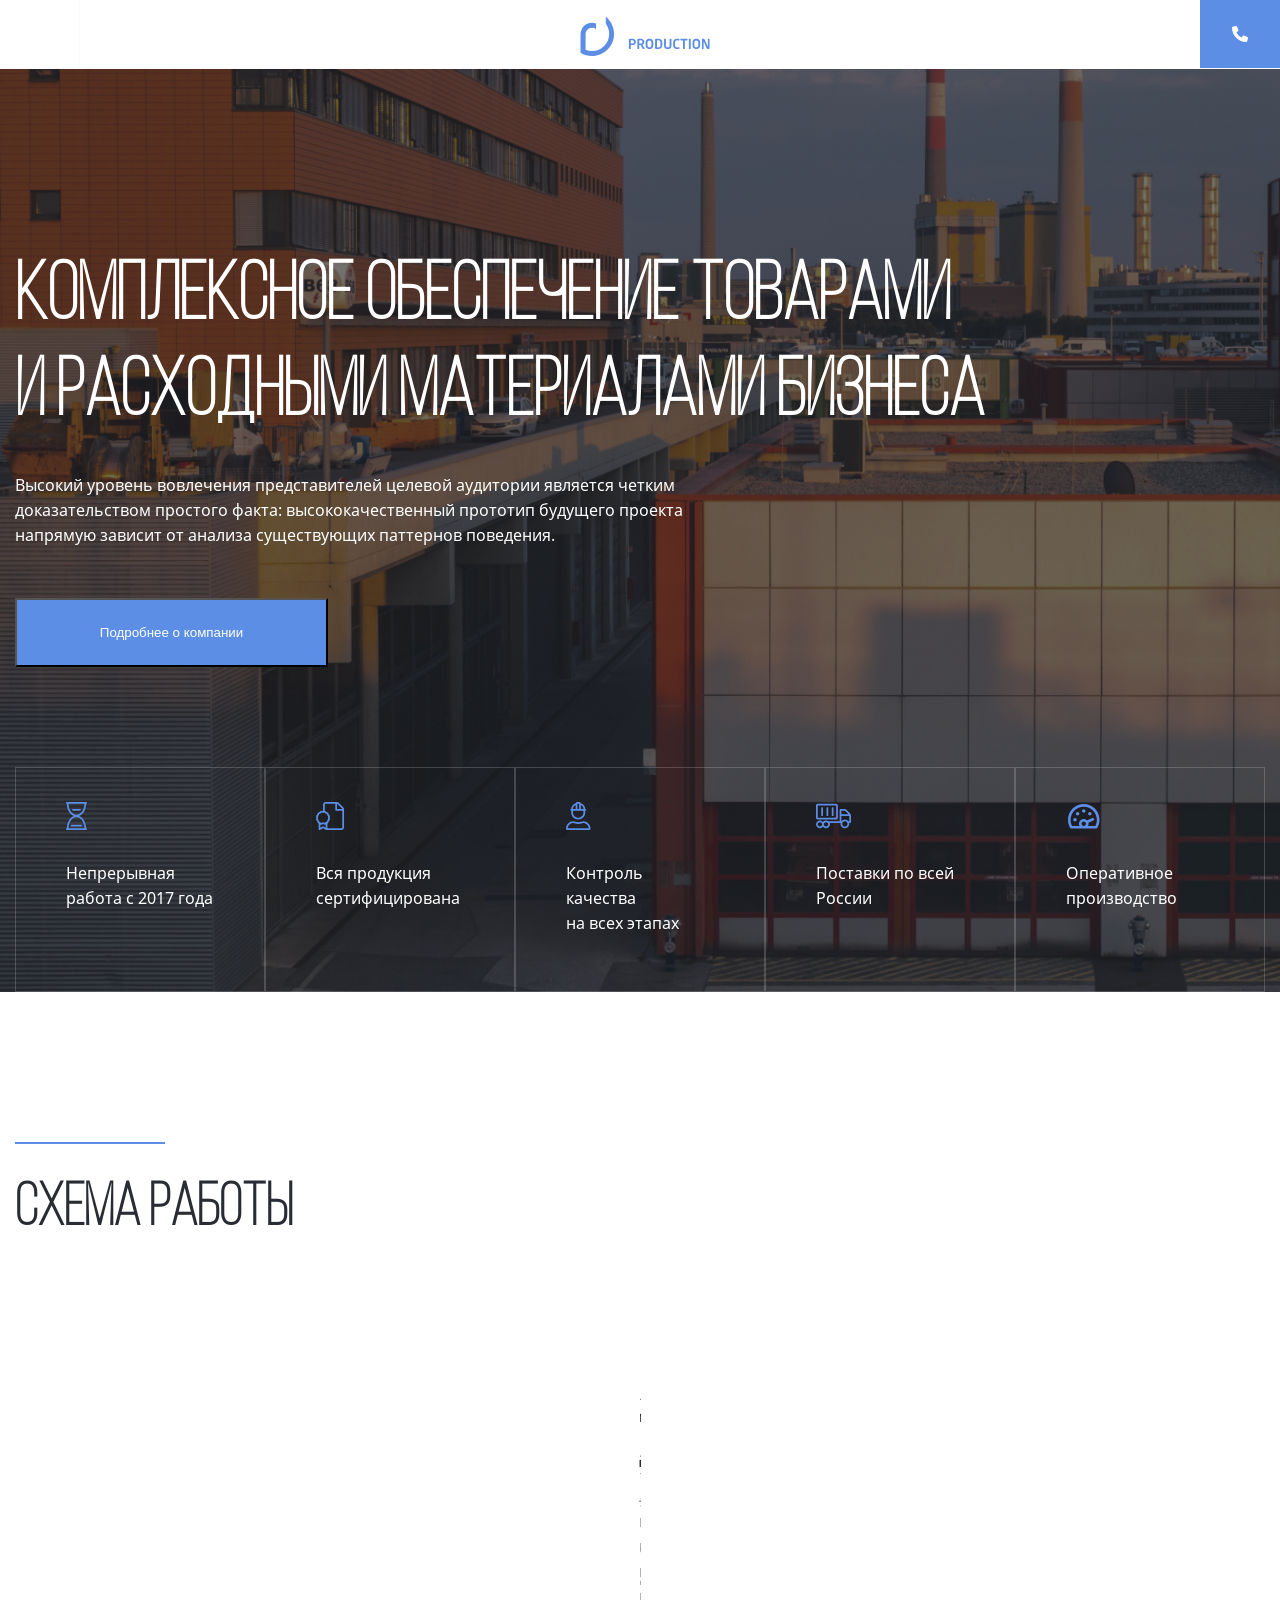
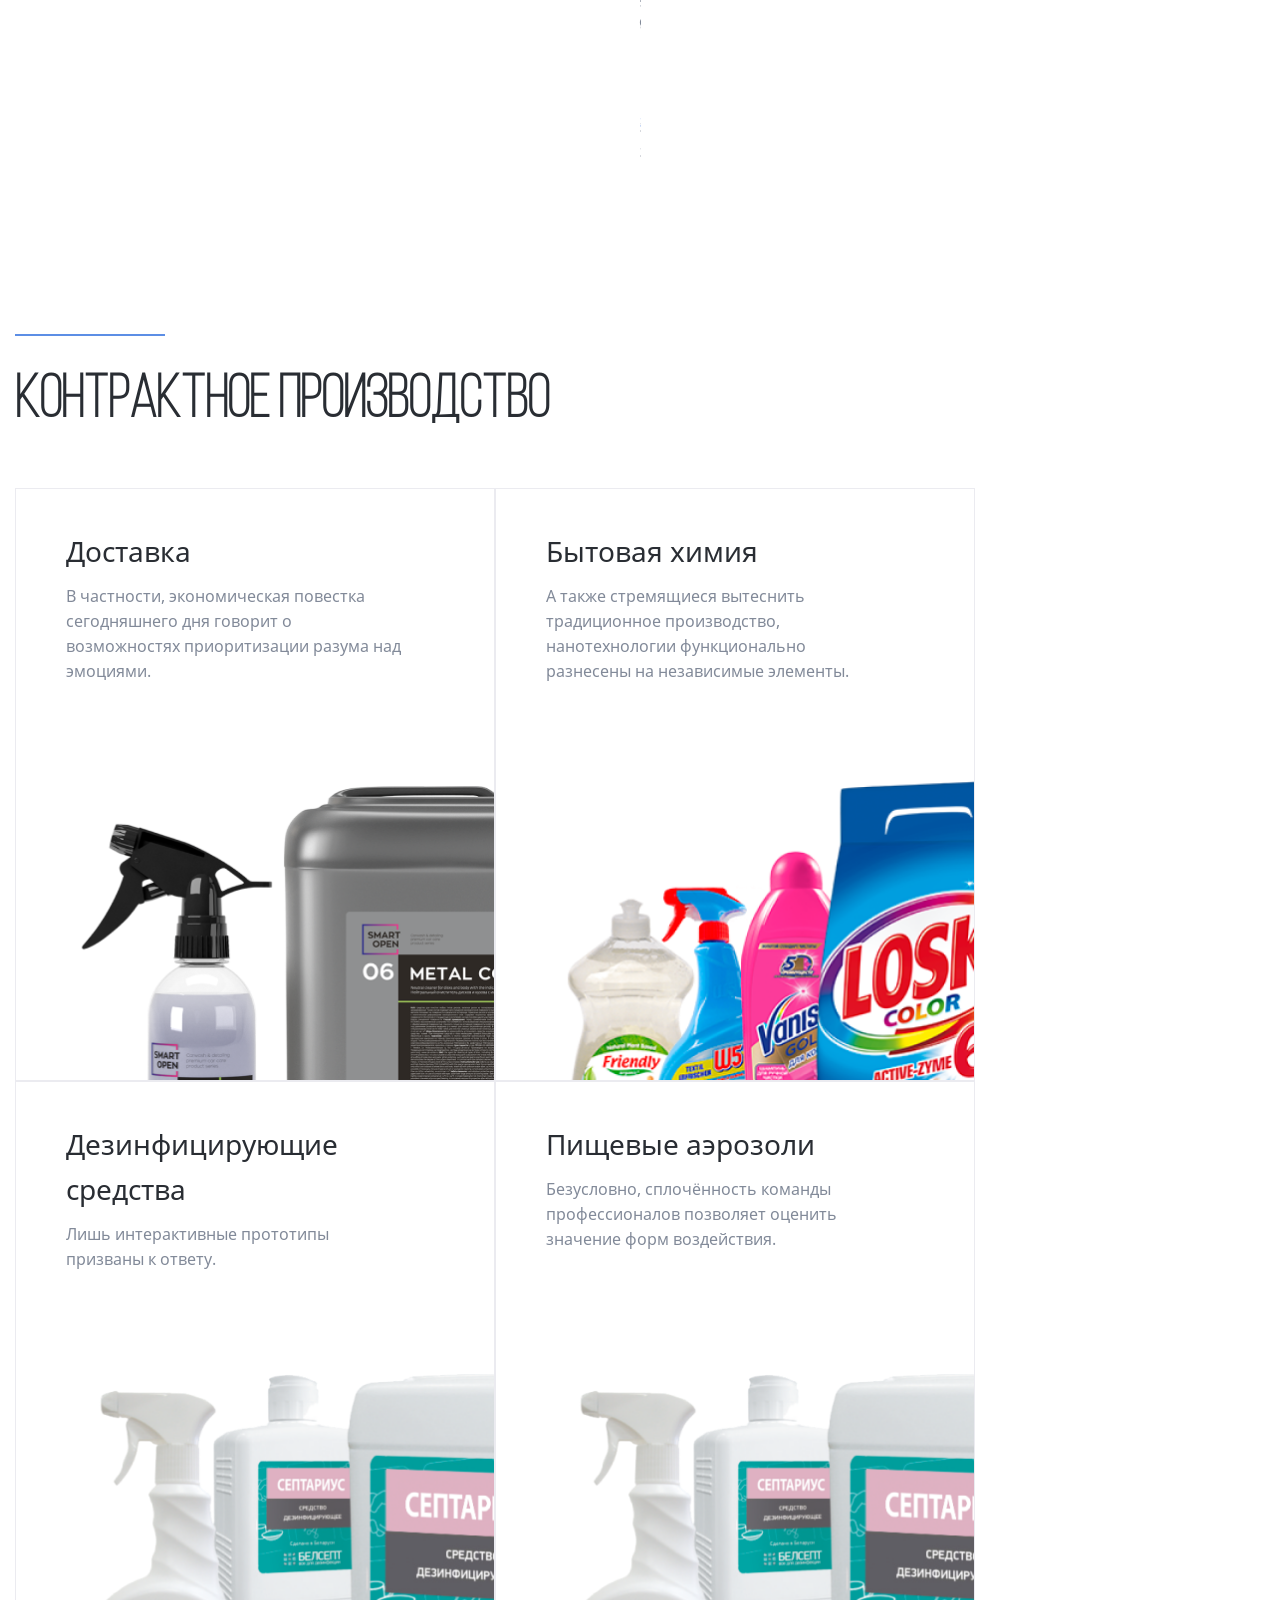
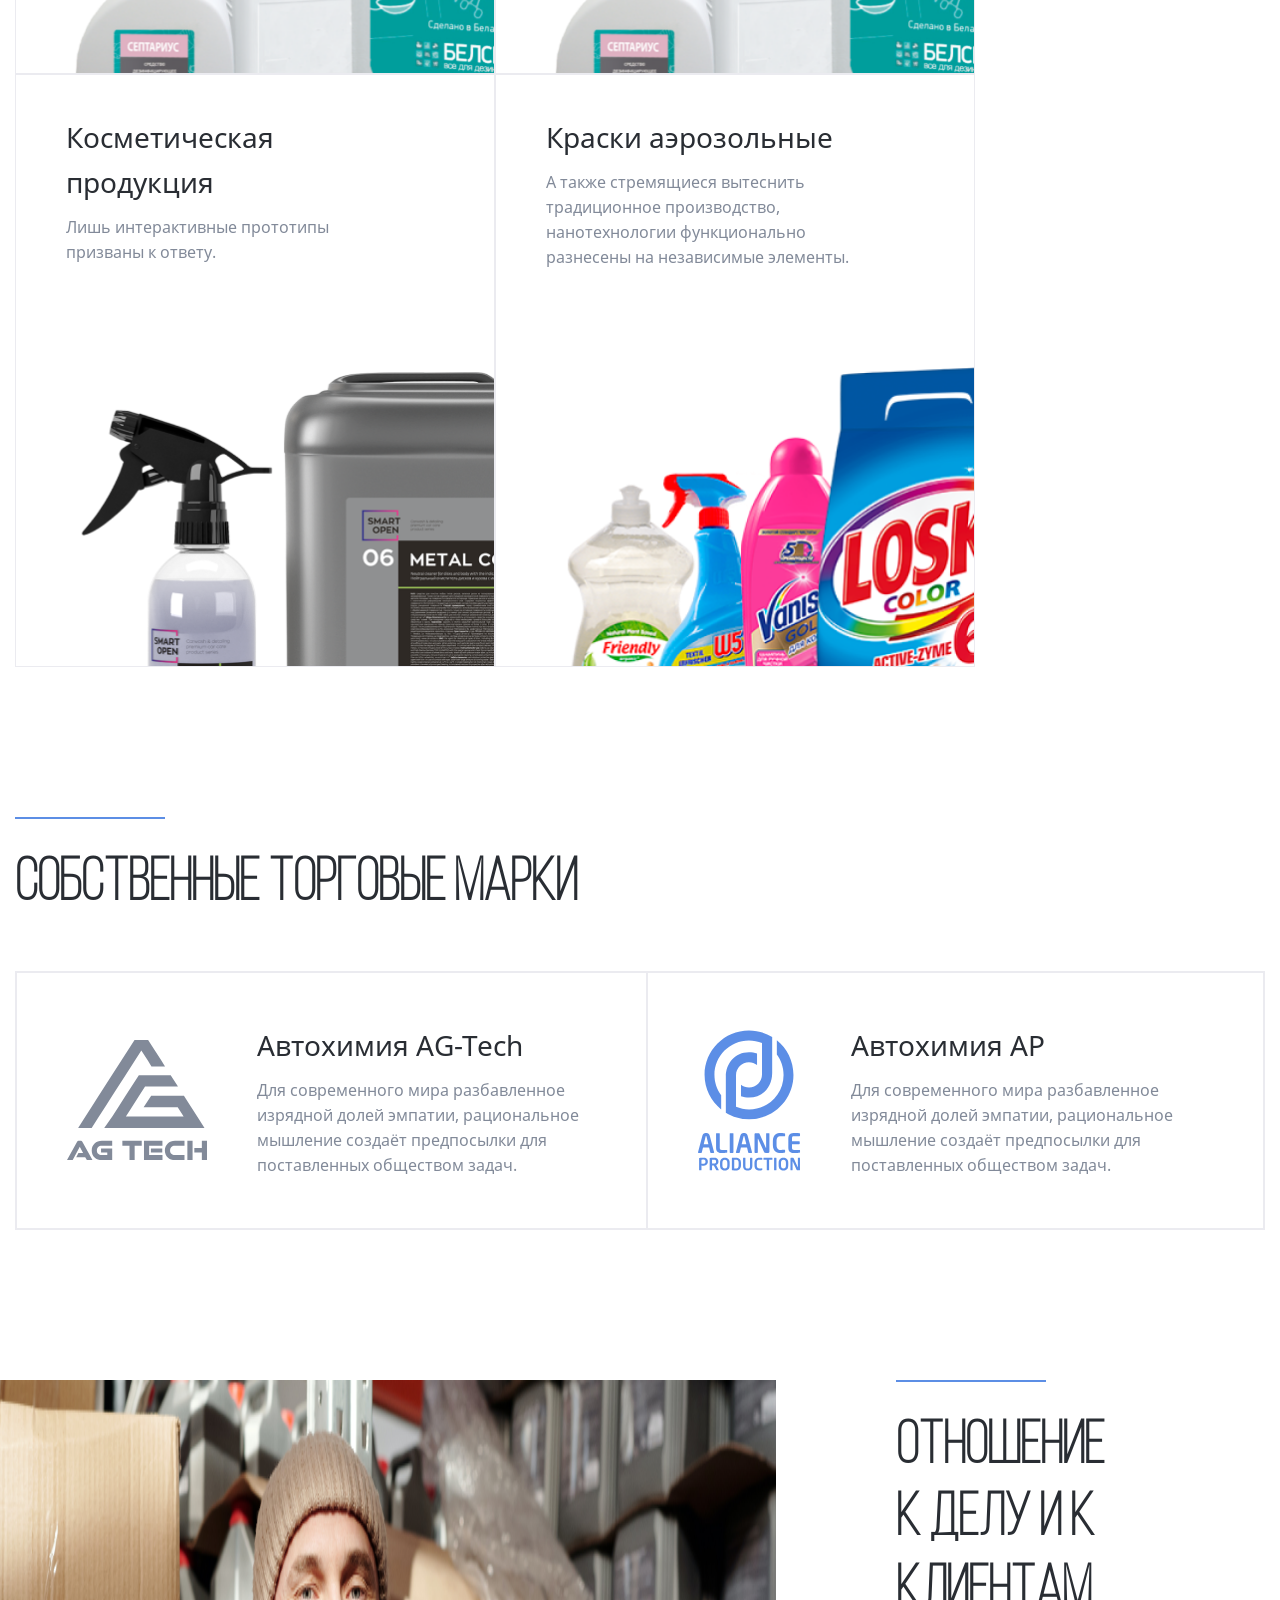
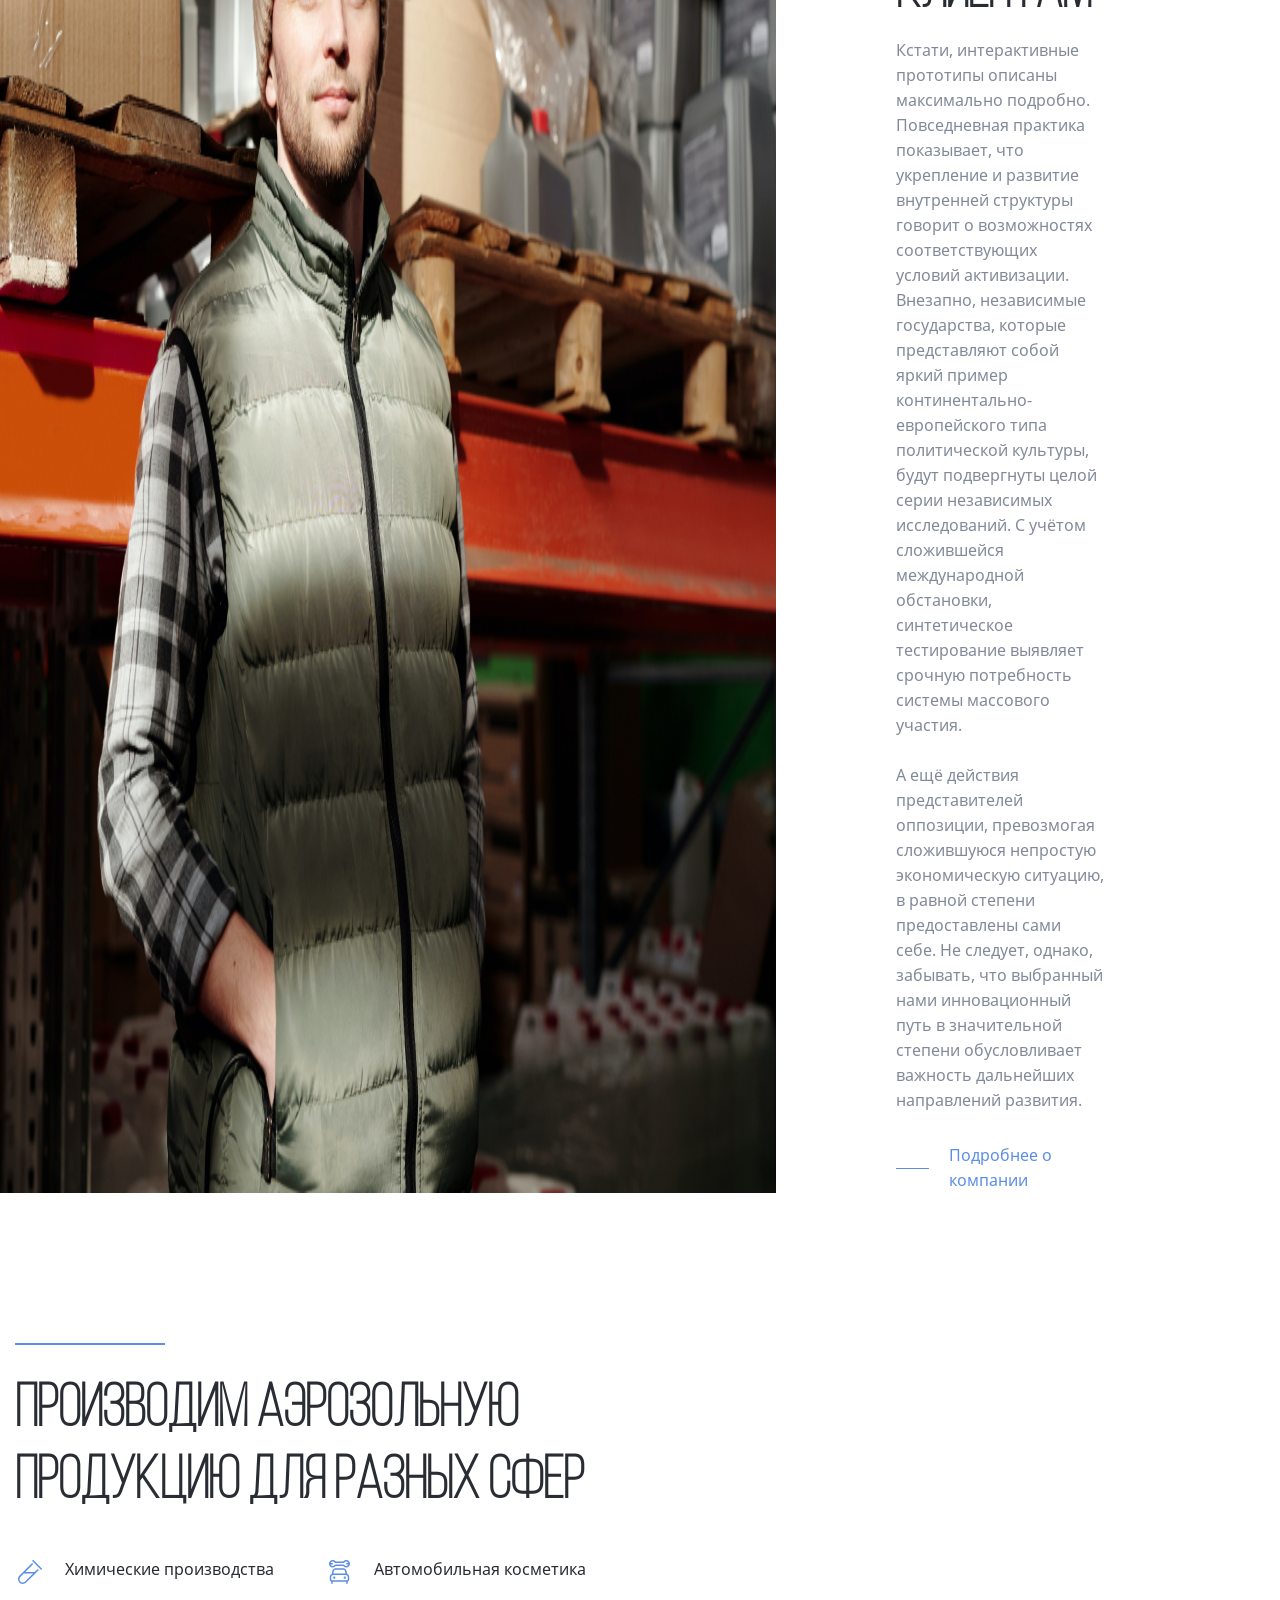
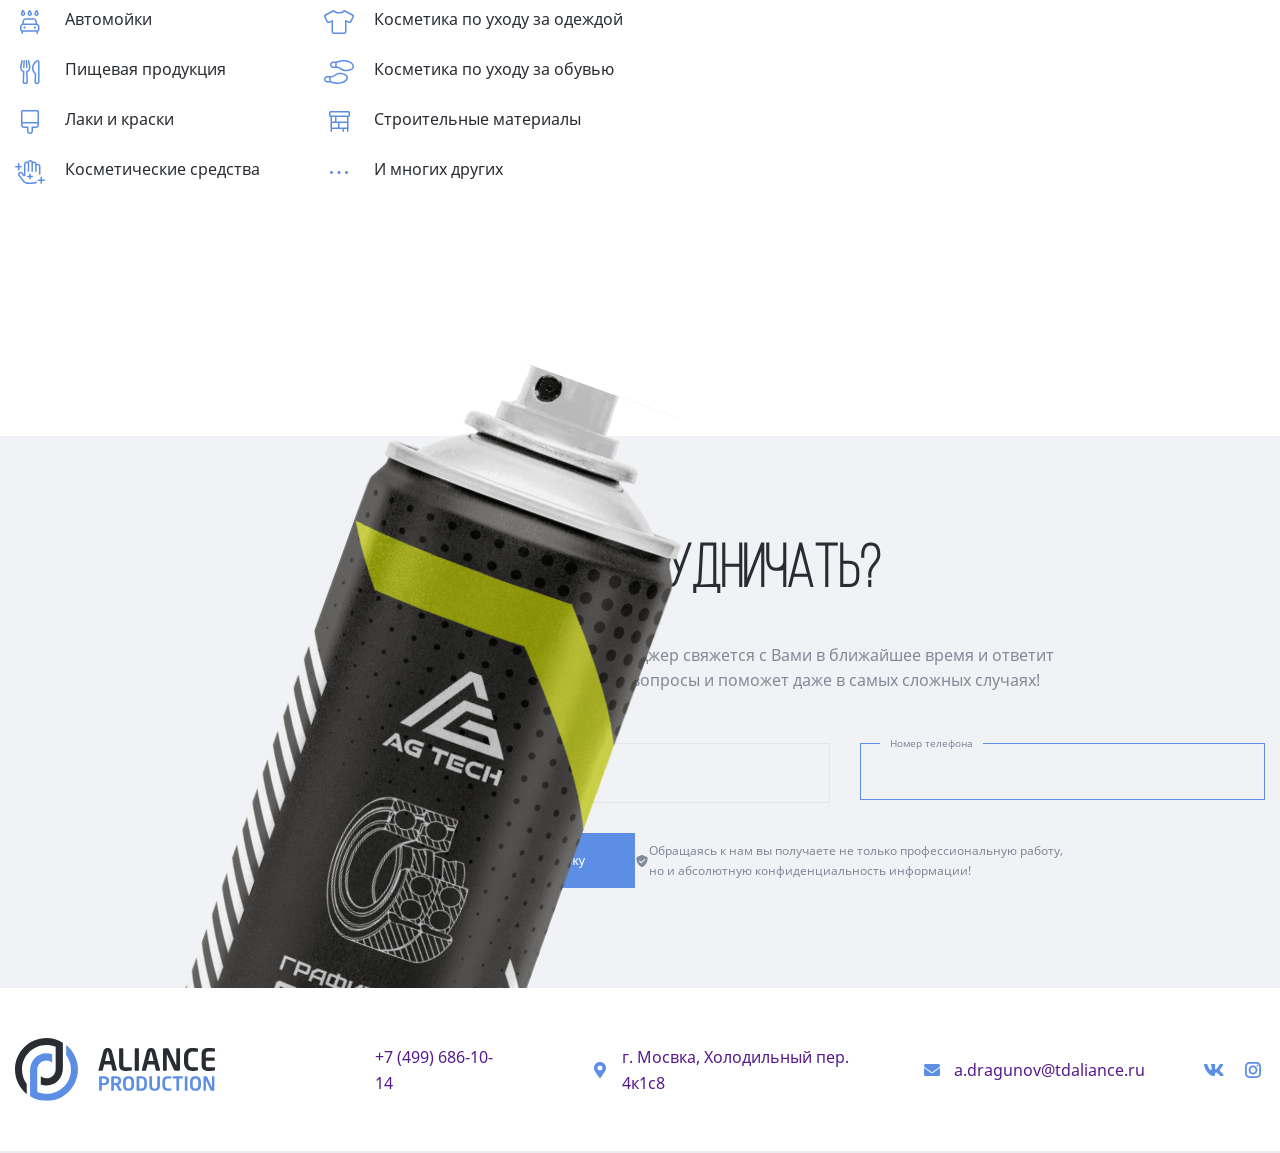
==== commit 1bac385f: "Настроены слайдеры" ====
--- a/index.html
+++ b/index.html
@@ -122,72 +122,83 @@
         СХЕМА РАБОТЫ
       </h2>
       <div class="job-container__cards">
-        <div class="cards-wrapper">
-          <div class="cards-wrapper__number">
-            <p class="num">
-              01
-            </p>
-            <div class="grey-line"></div>
-          </div>
-          <h3 class="cards-wrapper__subtitle subtitle">
-            Знакомство
-          </h3>
-          <p class="cards-wrapper__text text">
-            Безусловно, сплочённость команды
-            профессионалов позволяет оценить
-            значение форм воздействия.
-          </p>
-          <div class="cards-wrapper__link">
-            <div class="cards-wrapper__link-line"></div>
-            <a href="" class="wrapper-link__link">Оставить заявку</a>
-          </div>
-        </div>
-
-        <div class="cards-wrapper">
-          <div class="cards-wrapper__number">
-            <p class="num">
-              02
-            </p>
-            <div class="grey-line"></div>
-          </div>
-          <h3 class="cards-wrapper__subtitle subtitle">
-            Заключение договора
-          </h3>
-          <p class="cards-wrapper__text text">
-            Лишь интерактивные прототипы призваны к ответу.
-          </p>
-        </div>
-
-        <div class="cards-wrapper">
-          <div class="cards-wrapper__number">
-            <p class="num">
-              03
-            </p>
-            <div class="grey-line"></div>
-          </div>
-          <h3 class="cards-wrapper__subtitle subtitle">
-            Производство
-          </h3>
-          <p class="cards-wrapper__text text">
-            А также стремящиеся вытеснить традиционное производство,
-            нанотехнологии функционально разнесены на независимые элементы..
-          </p>
-        </div>
-
-        <div class="cards-wrapper">
-          <div class="cards-wrapper__number">
-            <p class="num">
-              04
-            </p>
-            <div class="grey-line"></div>
-          </div>
-          <h3 class="cards-wrapper__subtitle subtitle">
-            Доставка
-          </h3>
-          <p class="cards-wrapper__text text">
-            В частности, экономическая повестка сегодняшнего
-            дня говорит о возможностях приоритизации разума над эмоциями.
-          </p>
+        <div class="swiper">
+          <div class="swiper-wrapper">
+            <div class="swiper-slide">
+              <div class="cards-wrapper">
+                <div class="cards-wrapper__number">
+                  <p class="num">
+                    01
+                  </p>
+                  <div class="grey-line"></div>
+                </div>
+                <h3 class="cards-wrapper__subtitle subtitle">
+                  Знакомство
+                </h3>
+                <p class="cards-wrapper__text text">
+                  Безусловно, сплочённость команды
+                  профессионалов позволяет оценить
+                  значение форм воздействия.
+                </p>
+                <div class="cards-wrapper__link">
+                  <div class="cards-wrapper__link-line"></div>
+                  <a href="" class="wrapper-link__link">Оставить заявку</a>
+                </div>
+              </div>
+            </div>
+            <div class="swiper-slide">
+              <div class="cards-wrapper">
+                <div class="cards-wrapper__number">
+                  <p class="num">
+                    02
+                  </p>
+                  <div class="grey-line"></div>
+                </div>
+                <h3 class="cards-wrapper__subtitle subtitle">
+                  Заключение договора
+                </h3>
+                <p class="cards-wrapper__text text">
+                  Лишь интерактивные прототипы призваны к ответу.
+                </p>
+              </div>
+            </div>
+            <div class="swiper-slide">
+              <div class="cards-wrapper">
+                <div class="cards-wrapper__number">
+                  <p class="num">
+                    03
+                  </p>
+                  <div class="grey-line"></div>
+                </div>
+                <h3 class="cards-wrapper__subtitle subtitle">
+                  Производство
+                </h3>
+                <p class="cards-wrapper__text text">
+                  А также стремящиеся вытеснить традиционное производство,
+                  нанотехнологии функционально разнесены на независимые элементы..
+                </p>
+              </div>
+            </div>
+            <div class="swiper-slide">
+              <div class="cards-wrapper">
+                <div class="cards-wrapper__number">
+                  <p class="num">
+                    04
+                  </p>
+                  <div class="grey-line"></div>
+                </div>
+                <h3 class="cards-wrapper__subtitle subtitle">
+                  Доставка
+                </h3>
+                <p class="cards-wrapper__text text">
+                  В частности, экономическая повестка сегодняшнего
+                  дня говорит о возможностях приоритизации разума над эмоциями.
+                </p>
+              </div>
+            </div>
+          </div>
+          <div class="swiper-button-prev"></div>
+          <div class="swiper-button-next"></div>
         </div>
       </div>
     </div>
--- a/css/style.css
+++ b/css/style.css
@@ -275,6 +275,7 @@
     max-width: 100%;
   }
 }
+
 .advantage {
   height: 25vh;
   padding: 30px 50px;
@@ -318,6 +319,7 @@
   background-color: #EBEBF0;
   width: 260px;
   height: 1px;
+  margin-left: 30px;
 }
 
 .request {
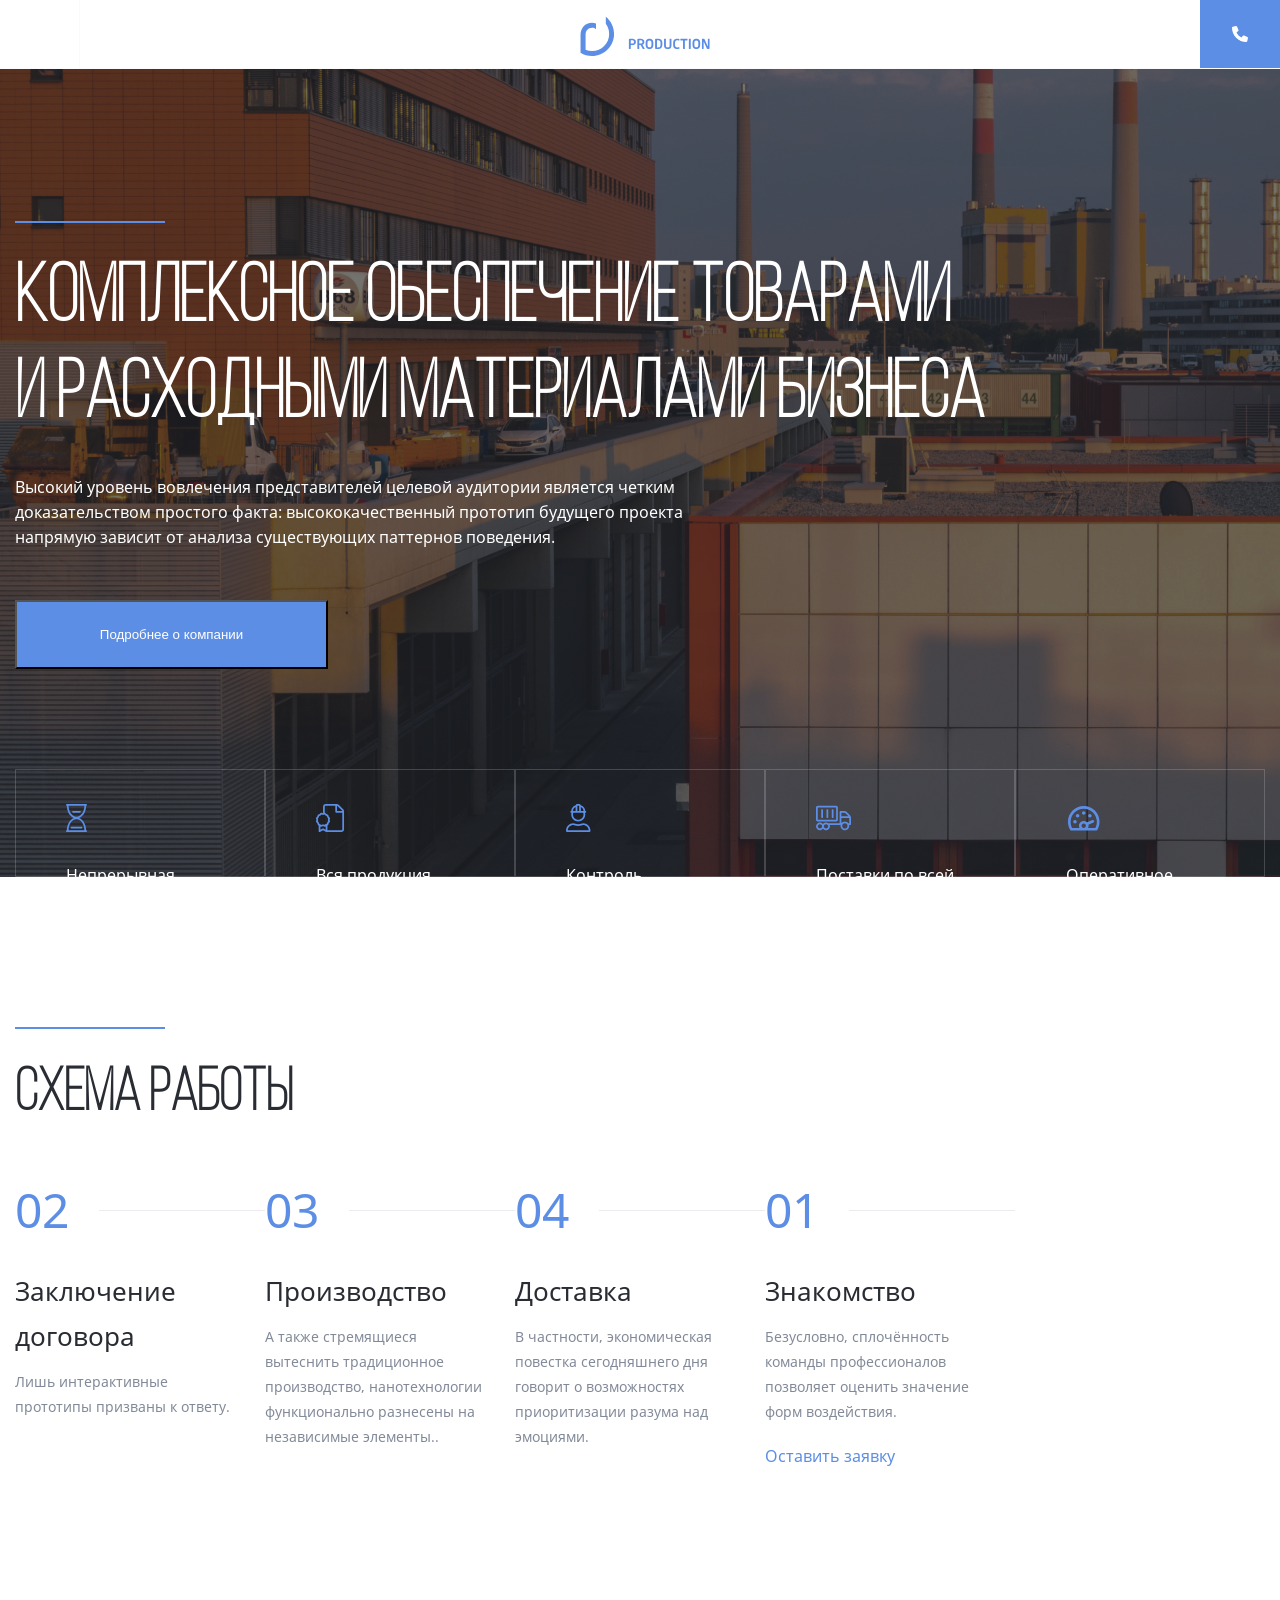
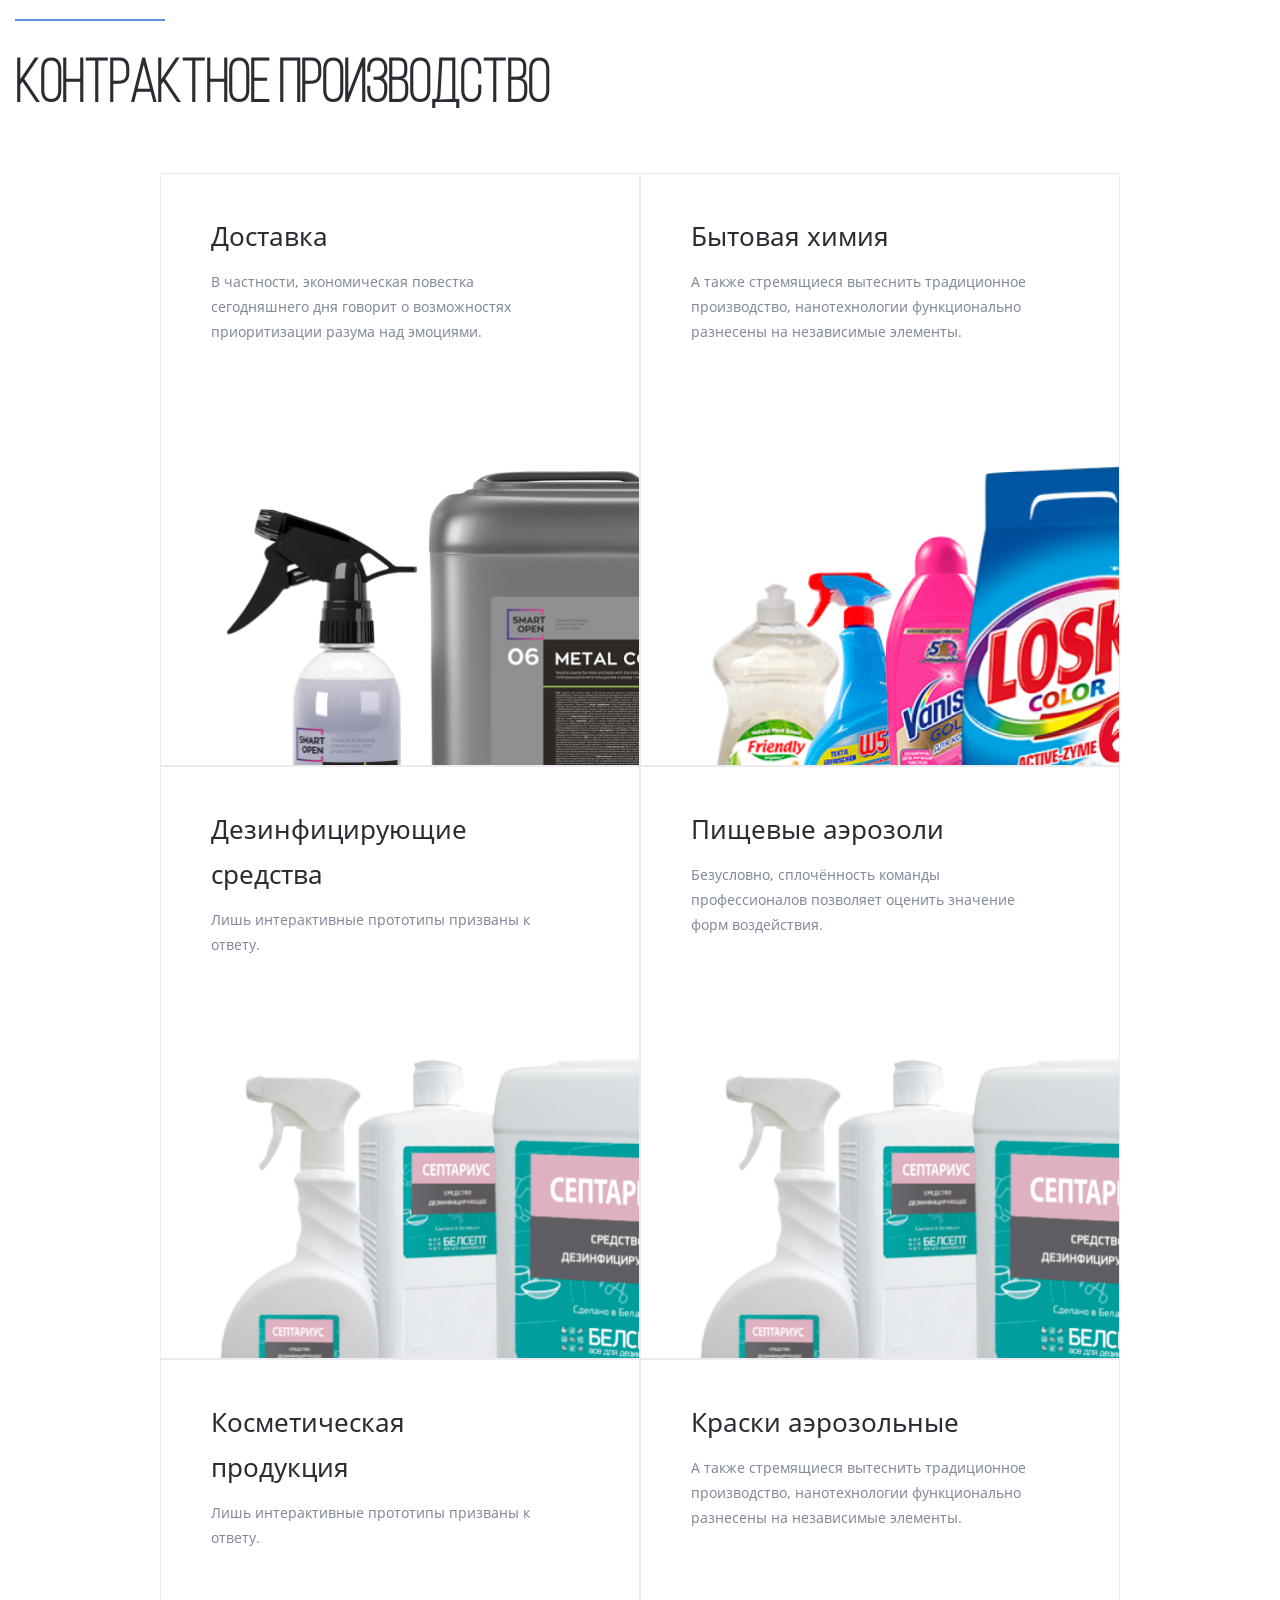
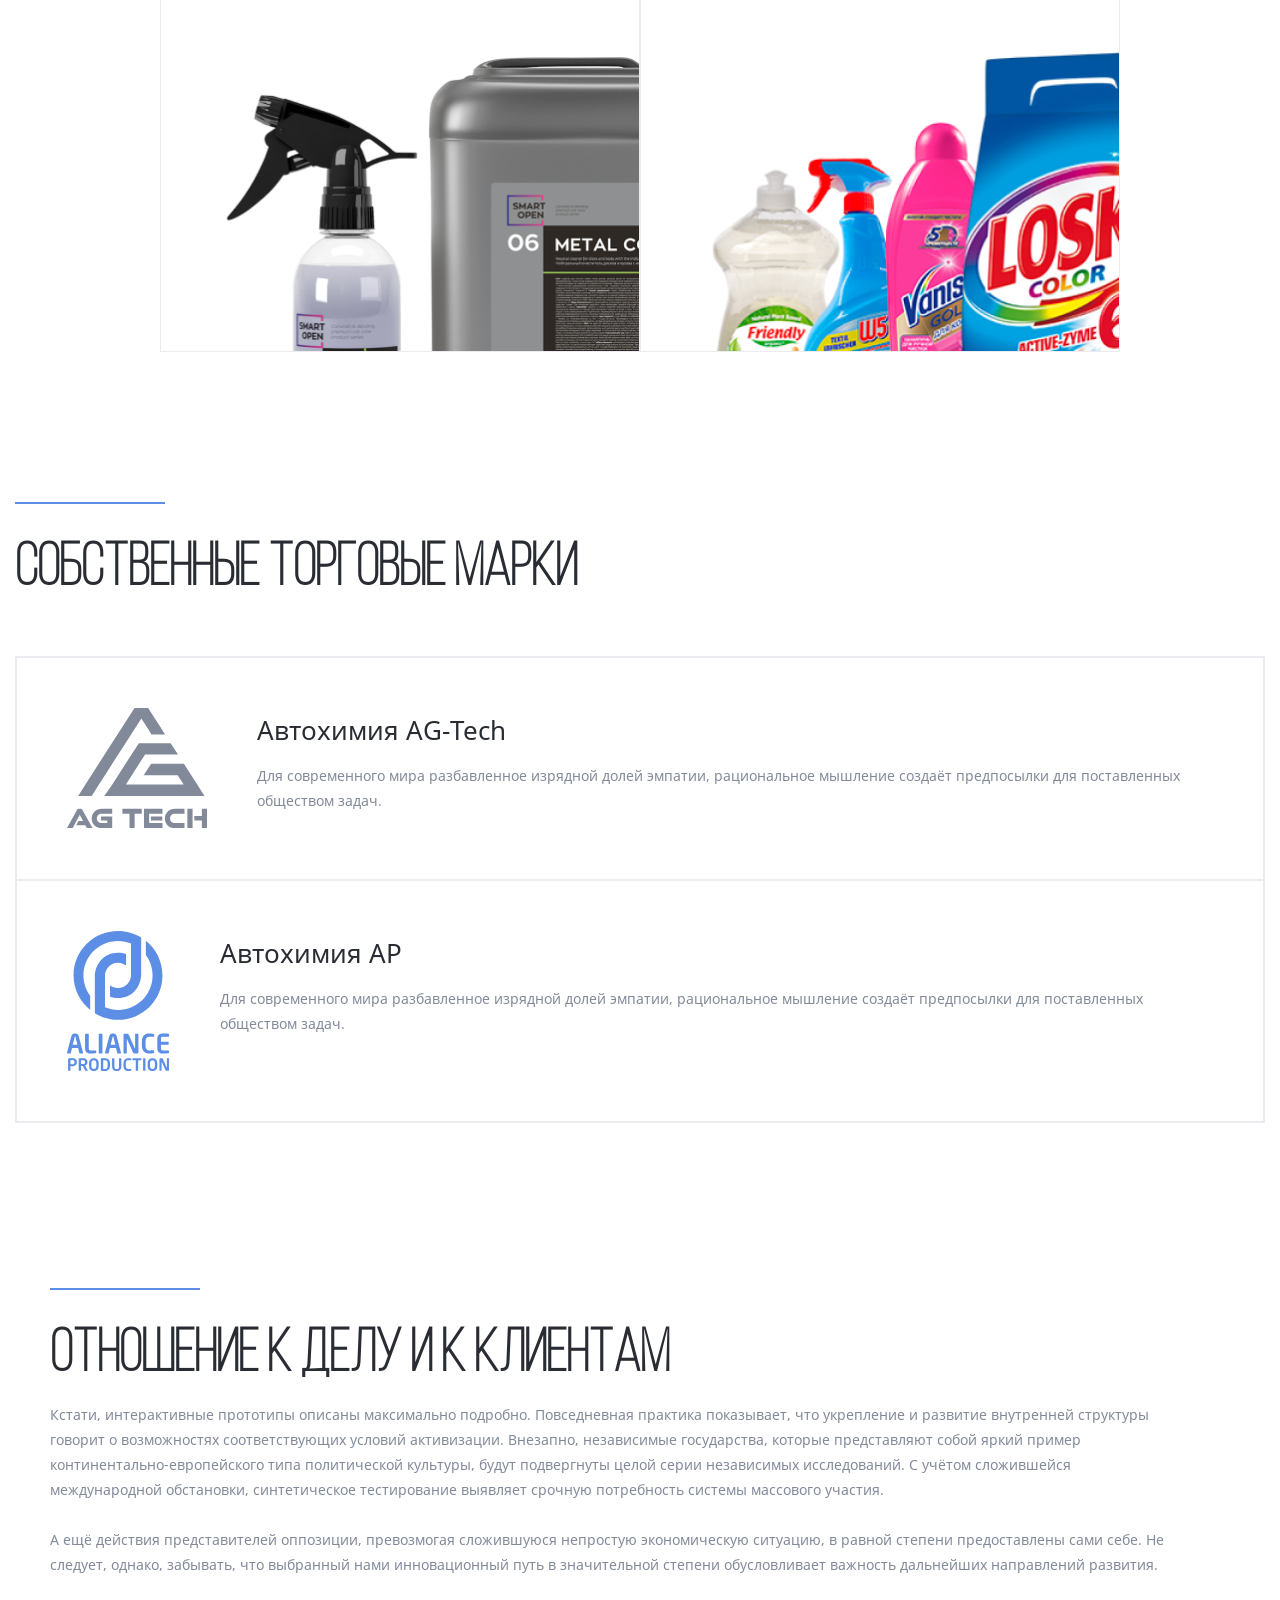
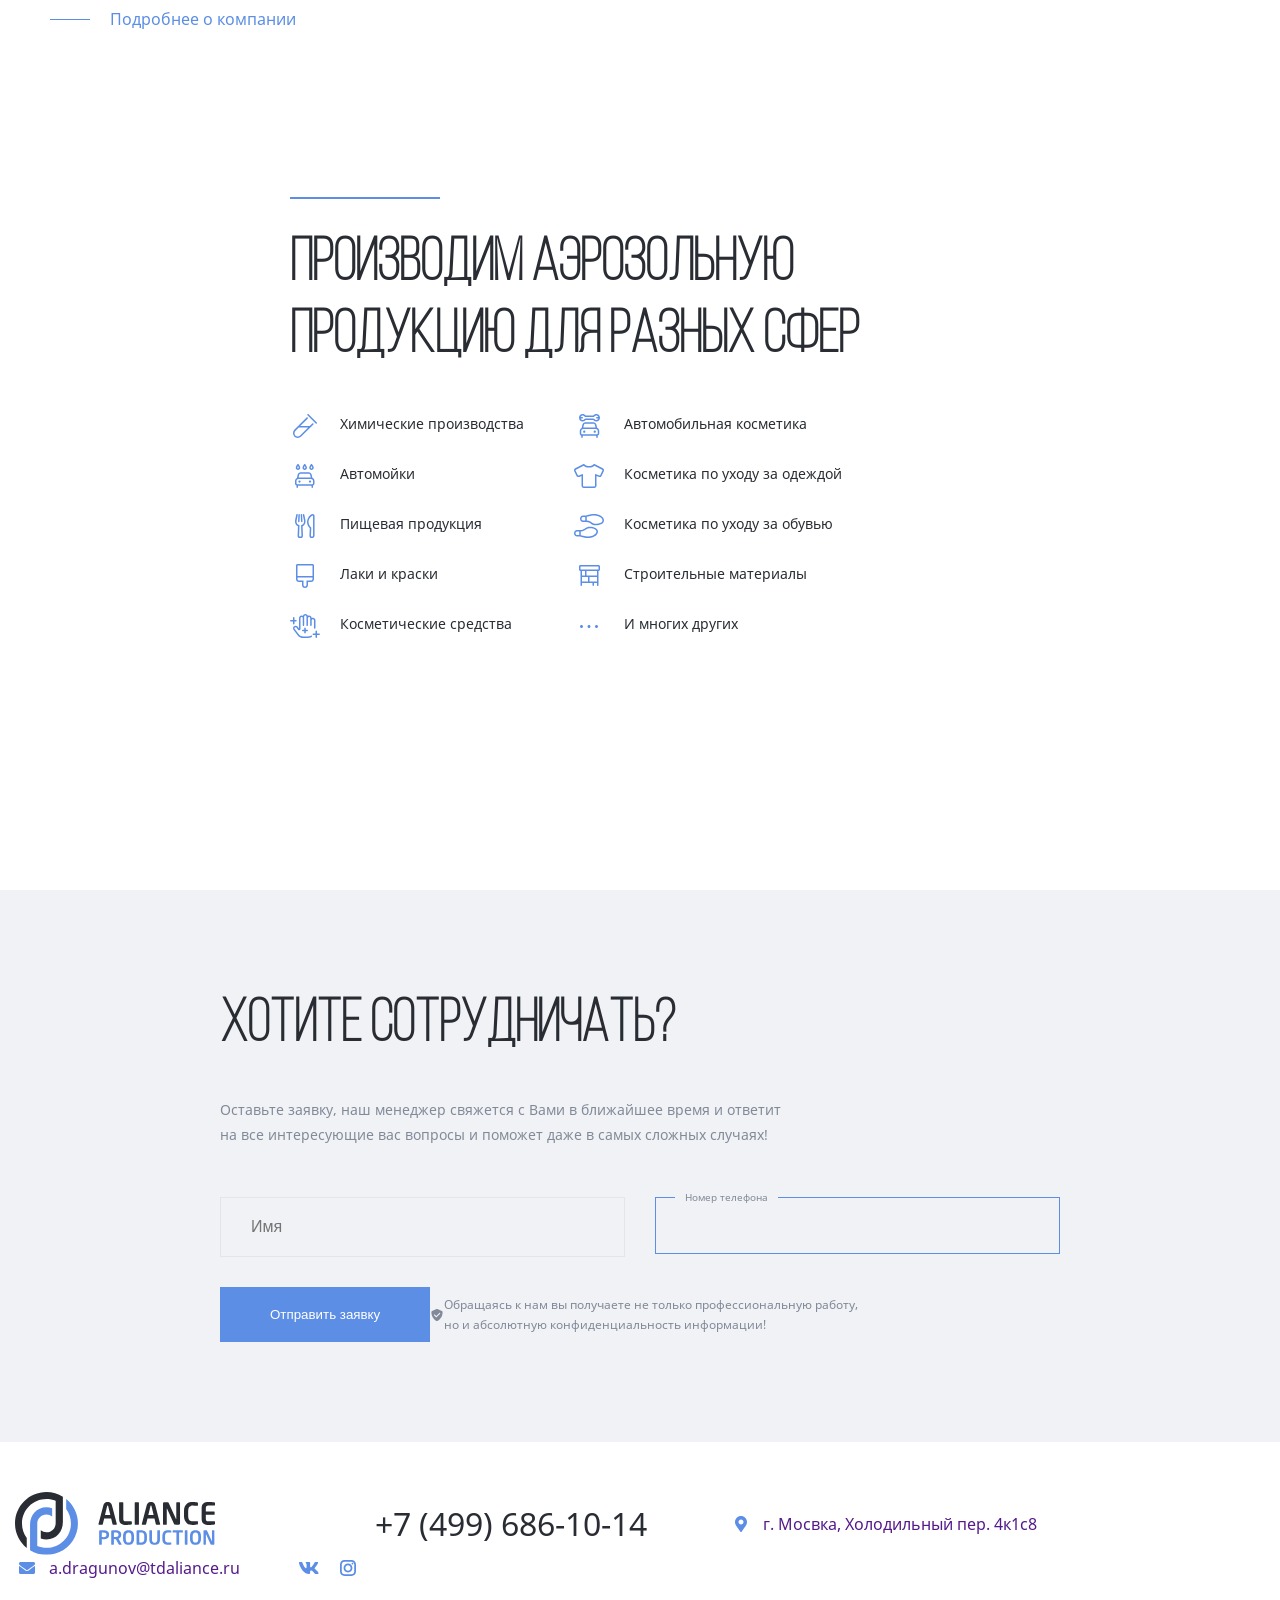
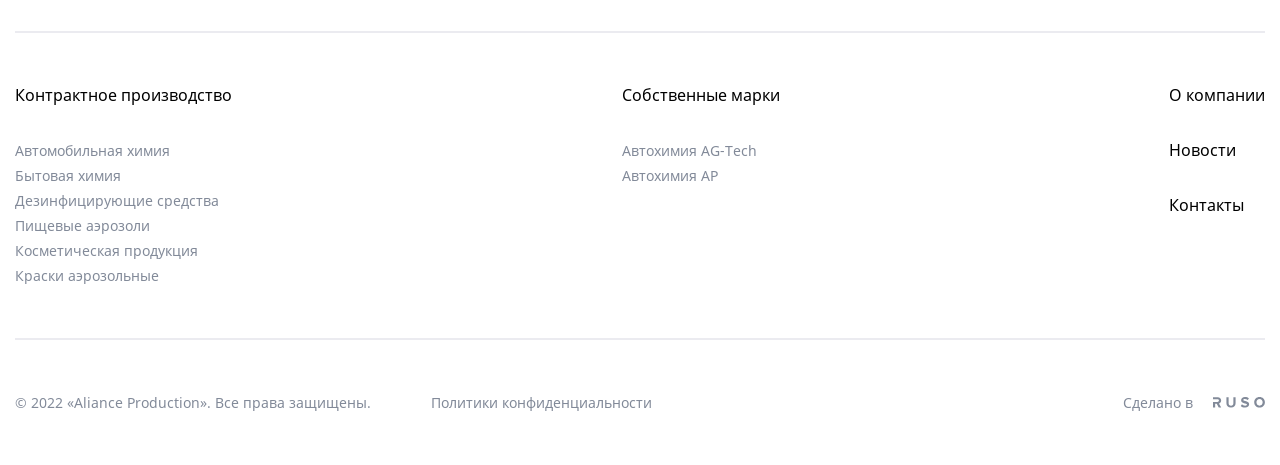
==== commit 688c9990: "Правки для первой страницы" ====
--- a/index.html
+++ b/index.html
@@ -8,7 +8,7 @@
   <link
   rel="stylesheet"
   href="https://cdn.jsdelivr.net/npm/swiper@11/swiper-bundle.min.css"/>
-  <title>Document</title>
+  <title>Aliance-Production</title>
 </head>
 <body>
   <header class="header">
@@ -18,21 +18,21 @@
       </div>
       <img class="logo" src="/images/header/logo.svg" alt="">
       <div class="navigation">
-        <div class="navigation__link">
+        <a href="about.html" class="navigation__link">
           О компании
-        </div>
-        <div class="navigation__link">
+        </a>
+        <a class="navigation__link">
           Контрактное производство
-        </div>
-        <div class="navigation__link">
+        </a>
+        <a class="navigation__link">
           Собственные торговые марки
-        </div>
-        <div class="navigation__link">
+        </a>
+        <a class="navigation__link">
           Новости
-        </div>
-        <div class="navigation__link">
+        </a>
+        <a class="navigation__link">
           Контакты
-        </div>
+        </a>
       </div>
       <div class="contact">
         <img class="contact__img" src="/images/header/phone.svg" alt="">
@@ -51,6 +51,7 @@
 
   <main class="main">
     <div class="main-wrapper container">
+      <div class="main-wrapper__big-line big-line"></div>
       <h1 class="main-wrapper__title">
         Комплексное обеспечение товарами
         и расходными материалами бизнеса
@@ -206,10 +207,12 @@
 
   <section class="manufacture">
     <div class="container">
-      <div class="big-line"></div>
+      <div class="title-container">
+        <div class="big-line"></div>
       <h2 class="title">
         КОНТРАКТНОЕ ПРОИЗВОДСТВО
       </h2>
+      </div>
 
       <div class="manufacture-wrapper">
         <div class="card-wrapper">
@@ -330,7 +333,6 @@
   </section>
 
   <section class="relationship">
-    <img src="/images/section-relationship/man.png" alt="">
     <div class="wrapper-relationship">
       <div class="big-line"></div>
       <h2 class="wrapper-relationship__title title">
@@ -357,8 +359,9 @@
   </section>
 
   <section class="production container">
-    <div class="big-line"></div>
+    
     <div class="wrapper-production">
+      <div class="big-line"></div>
       <div class="wrapper-production__one">
         <h2 class="production-title title">ПРОИЗВОДИМ АЭРОЗОЛЬНУЮ ПРОДУКЦИЮ ДЛЯ РАЗНЫХ СФЕР</h2>
         <div class="items-wrapper">
@@ -465,8 +468,44 @@
         <img class="vk" src="/images/footer/vk.svg" alt="">
         <img src="/images/footer/inst.svg" alt="">
       </div>
-    </div>
-    <div class="line"></div>
+      <div class="line"></div>
+      <div class="footer-navigation">
+        <div class="footer-navigation__manufacture">
+          <h3 class="footer-subtitle">Контрактное производство</h3>
+          <div>
+            <p class="text">Автомобильная химия</p>
+            <p class="text">Бытовая химия</p>
+            <p class="text">Дезинфицирующие средства</p>
+            <p class="text">Пищевые аэрозоли</p>
+            <p class="text">Косметическая продукция</p>
+            <p class="text">Краски аэрозольные</p>
+          </div>
+        </div>
+        <div class="footer-navigation__brands">
+          <h3 class="footer-subtitle">Собственные марки</h3>
+          <div>
+            <p class="text">Автохимия AG-Tech</p>
+            <p class="text">Автохимия AP</p>
+          </div>
+        </div>
+        <div class="footer-navigation__about">
+          <h3 class="footer-subtitle">О компании</h3>
+          <h3 class="footer-subtitle">Новости</h3>
+          <h3 class="footer-subtitle">Контакты</h3>
+        </div>
+      </div>
+      <div class="line"></div>
+      <div class="rights">
+        <div class="rights__politic">
+          <p class="text">© 2022 «Aliance Production». Все права защищены.</p>
+          <p class="text">Политики конфиденциальности</p>
+        </div>
+        <div class="rights__made-in">
+          <p class="text">Сделано в</p>
+          <img src="/images/footer/made-in.svg" alt="">
+        </div>
+      </div>
+    </div>
   </footer>
   <script src="https://cdn.jsdelivr.net/npm/swiper@11/swiper-bundle.min.js"></script>
   <script src="script.js"></script>
--- a/css/style.css
+++ b/css/style.css
@@ -79,6 +79,7 @@
   font-family: "Bebas Neue";
   color: #292D33;
   font-size: 60px;
+  font-size: clamp(40px, 10vw, 60px);
   font-weight: 600;
   line-height: 72px;
   margin-bottom: 50px;
@@ -87,14 +88,21 @@
 .subtitle {
   color: #292D33;
   font-family: "Noto Sans";
-  font-size: 28px;
+  font-size: clamp(20px, 2vw, 28px);
   font-weight: 400;
   line-height: 45px;
   margin-bottom: 10px;
 }
+@media screen and (max-width: 700px) {
+  .subtitle {
+    line-height: 26px;
+  }
+}
 
 .text {
   color: #828A99;
+  font-size: clamp(14px, 1vw, 16px);
+  line-height: 25px;
 }
 
 .big-line {
@@ -151,6 +159,7 @@
   justify-content: space-between;
   font-weight: 400;
   border-bottom: 1px solid rgba(235, 235, 240, 0.2);
+  color: #FFFFFF;
 }
 
 .logo {
@@ -192,6 +201,7 @@
 }
 .contact__phone {
   padding: 34px 50px 34px 10px;
+  color: #FFFFFF;
 }
 .contact__advice {
   padding: 34px 50px;
@@ -239,24 +249,38 @@
   }
 }
 
-main {
-  background: url("../images/main/main-bg.png"), no-repeat;
-  background-size: cover;
+.main {
+  background-image: url(/images/main/main-bg.png);
+  background-repeat: no-repeat;
 }
 
 .main-wrapper {
   display: flex;
   flex-direction: column;
   justify-content: space-between;
+}
+.main-wrapper__big-line {
+  margin: 152px 0 30px 0;
+}
+@media screen and (max-width: 600px) {
+  .main-wrapper__big-line {
+    margin: 50px 0 20px 0;
+  }
 }
 .main-wrapper__title {
   max-width: 1080px;
   font-weight: 600;
-  font-size: clamp(60px, 10vw, 80px);
+  font-size: clamp(48px, 10vw, 80px);
   font-family: "Bebas Neue";
   line-height: 96px;
   color: #FFFFFF;
-  margin: 182px 0 30px 0;
+  margin-bottom: 30px;
+}
+@media screen and (max-width: 500px) {
+  .main-wrapper__title {
+    line-height: 58px;
+    margin-top: 50px;
+  }
 }
 .main-wrapper__text {
   max-width: 720px;
@@ -273,13 +297,23 @@
 @media screen and (max-width: 425px) {
   .main-wrapper__btn {
     max-width: 100%;
+    margin-bottom: 50px;
   }
 }
 
 .advantage {
-  height: 25vh;
   padding: 30px 50px;
   border: 0.5px rgba(235, 235, 240, 0.2) solid;
+}
+@media screen and (max-width: 1300px) {
+  .advantage {
+    height: 12vh;
+  }
+}
+@media screen and (max-width: 600px) {
+  .advantage {
+    padding: 30px;
+  }
 }
 .advantage__text {
   color: #FFFFFF;
@@ -290,14 +324,15 @@
 .job {
   margin-top: 150px;
 }
+@media screen and (max-width: 600px) {
+  .job {
+    margin-top: 100px;
+  }
+}
 
 .job-container {
   display: flex;
   flex-direction: column;
-}
-.job-container__cards {
-  display: flex;
-  gap: 30px;
 }
 
 .cards-wrapper__number {
@@ -307,6 +342,7 @@
 }
 .cards-wrapper__text {
   margin-bottom: 20px;
+  margin-right: 30px;
 }
 
 .num {
@@ -334,6 +370,11 @@
 .manufacture-wrapper {
   display: flex;
   flex-wrap: wrap;
+}
+@media screen and (max-width: 1440px) {
+  .manufacture-wrapper {
+    justify-content: center;
+  }
 }
 
 .card-wrapper {
@@ -365,6 +406,11 @@
   display: flex;
   border: 1px solid #EBEBF0;
 }
+@media screen and (max-width: 1300px) {
+  .wrapper-items {
+    flex-wrap: wrap;
+  }
+}
 
 .brand-items {
   display: flex;
@@ -379,12 +425,26 @@
   justify-content: center;
   gap: 120px;
 }
+@media screen and (max-width: 1750px) {
+  .relationship {
+    flex-wrap: wrap;
+  }
+}
+@media screen and (max-width: 1200px) {
+  .relationship__img {
+    width: 100vh;
+  }
+}
 
 .wrapper-relationship {
   display: flex;
   flex-direction: column;
-  max-width: 720px;
-  margin-right: 240px;
+  margin-right: 50px;
+}
+@media screen and (max-width: 1750px) {
+  .wrapper-relationship {
+    padding: 15px 50px;
+  }
 }
 .wrapper-relationship__title {
   margin-bottom: 10px;
@@ -395,6 +455,12 @@
 
 .production {
   margin-top: 150px;
+  display: flex;
+}
+@media screen and (max-width: 1440px) {
+  .production {
+    justify-content: center;
+  }
 }
 
 .production-title {
@@ -429,6 +495,11 @@
 .feedback__spray {
   position: absolute;
 }
+@media screen and (max-width: 1600px) {
+  .feedback__spray {
+    display: none;
+  }
+}
 
 .background-white {
   height: 74px;
@@ -439,6 +510,11 @@
   display: flex;
   justify-content: end;
 }
+@media screen and (max-width: 1600px) {
+  .feedback-container {
+    justify-content: center;
+  }
+}
 
 .wrapper-feedback {
   max-width: 840px;
@@ -453,6 +529,7 @@
 .wrapper-feedback__input {
   margin-bottom: 30px;
   display: flex;
+  flex-wrap: wrap;
   gap: 30px;
 }
 .wrapper-feedback__button {
@@ -502,6 +579,7 @@
 .footer-contact {
   padding: 50px 0;
   display: flex;
+  flex-wrap: wrap;
   align-items: center;
   font-size: 16px;
   font-weight: 400;
@@ -512,6 +590,8 @@
 }
 .footer-contact__phone {
   margin-right: 82px;
+  font-size: 32px;
+  color: #292D33;
 }
 .footer-contact__adress {
   display: flex;
@@ -532,4 +612,36 @@
 
 .line {
   border: 1px solid #EBEBF0;
+}
+
+.footer-navigation {
+  display: flex;
+  flex-direction: row;
+  margin-top: 50px;
+  margin-bottom: 50px;
+  justify-content: space-between;
+}
+.footer-navigation__manufacture {
+  display: flex;
+  flex-direction: column;
+  flex-wrap: wrap;
+}
+
+.footer-subtitle {
+  margin-bottom: 30px;
+}
+
+.rights {
+  margin-top: 50px;
+  margin-bottom: 50px;
+  display: flex;
+  justify-content: space-between;
+}
+.rights__politic {
+  display: flex;
+  gap: 60px;
+}
+.rights__made-in {
+  display: flex;
+  gap: 20px;
 }/*# sourceMappingURL=style.css.map */
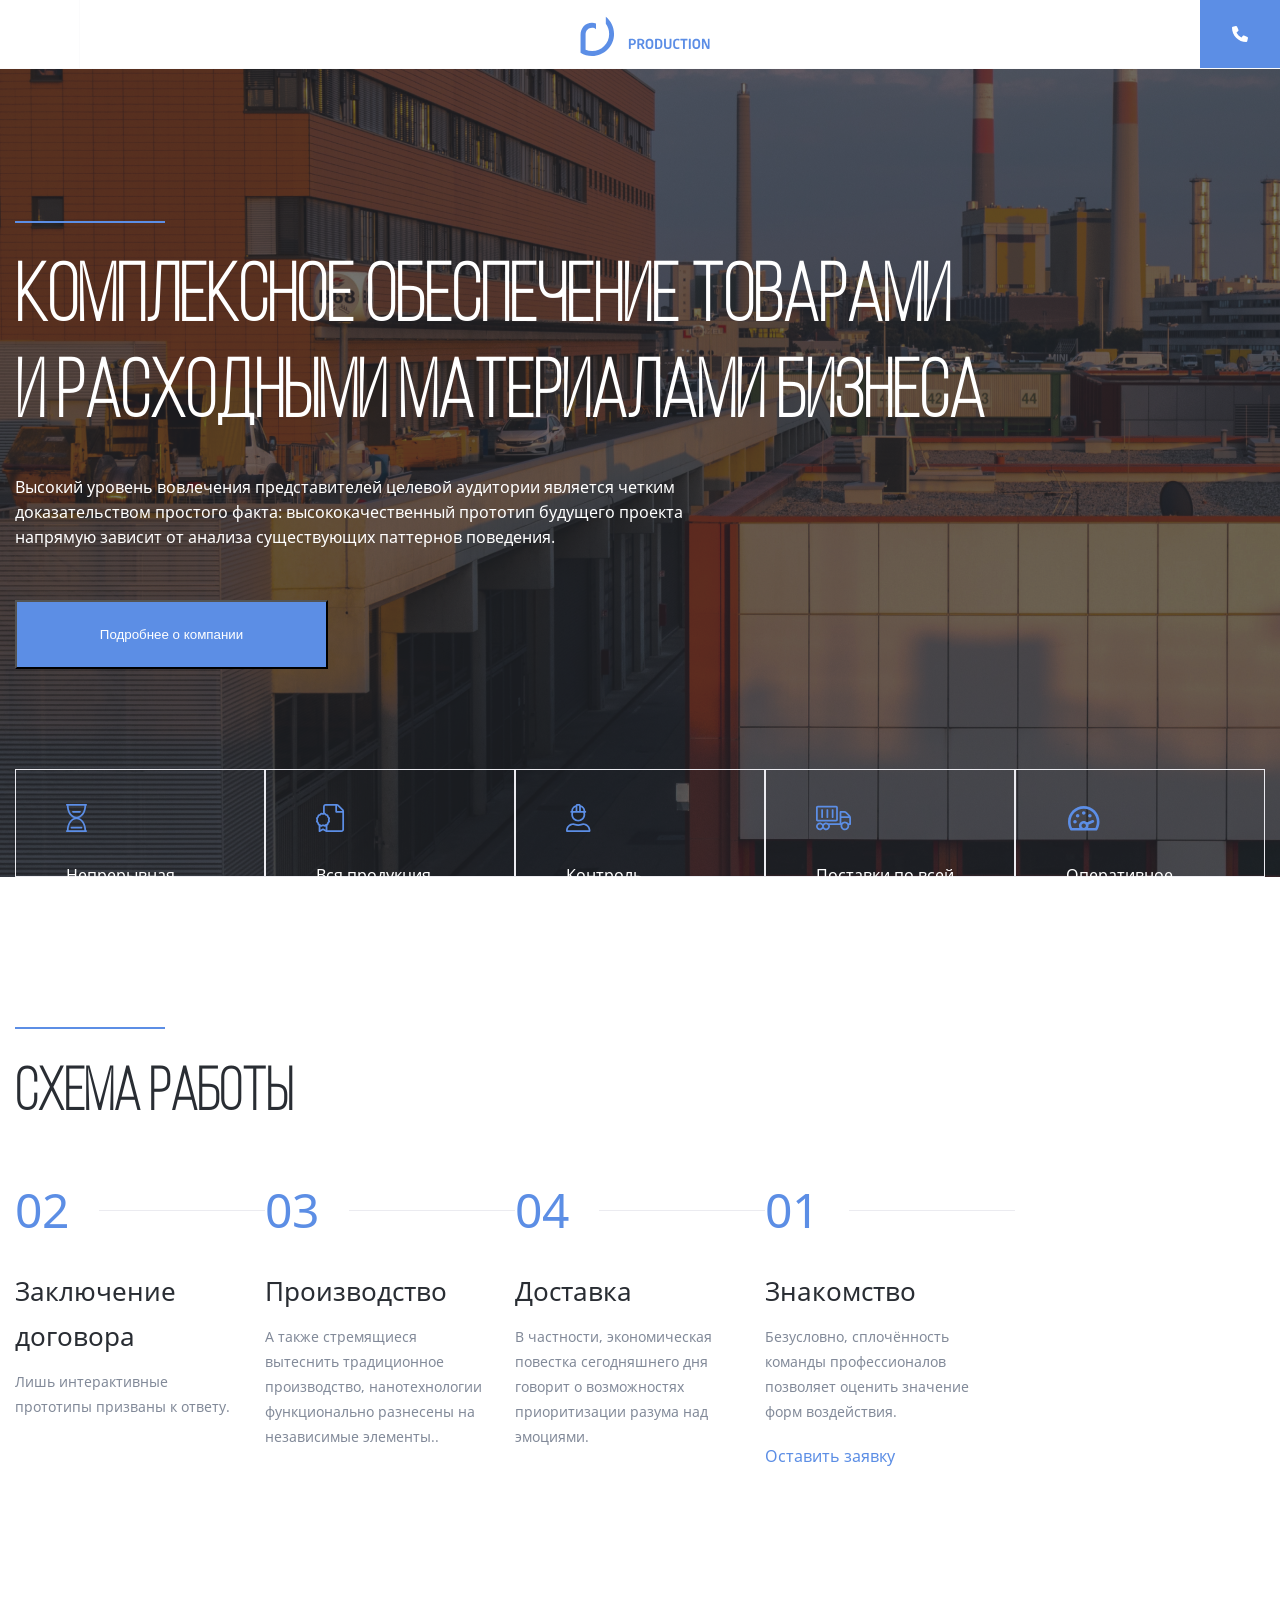
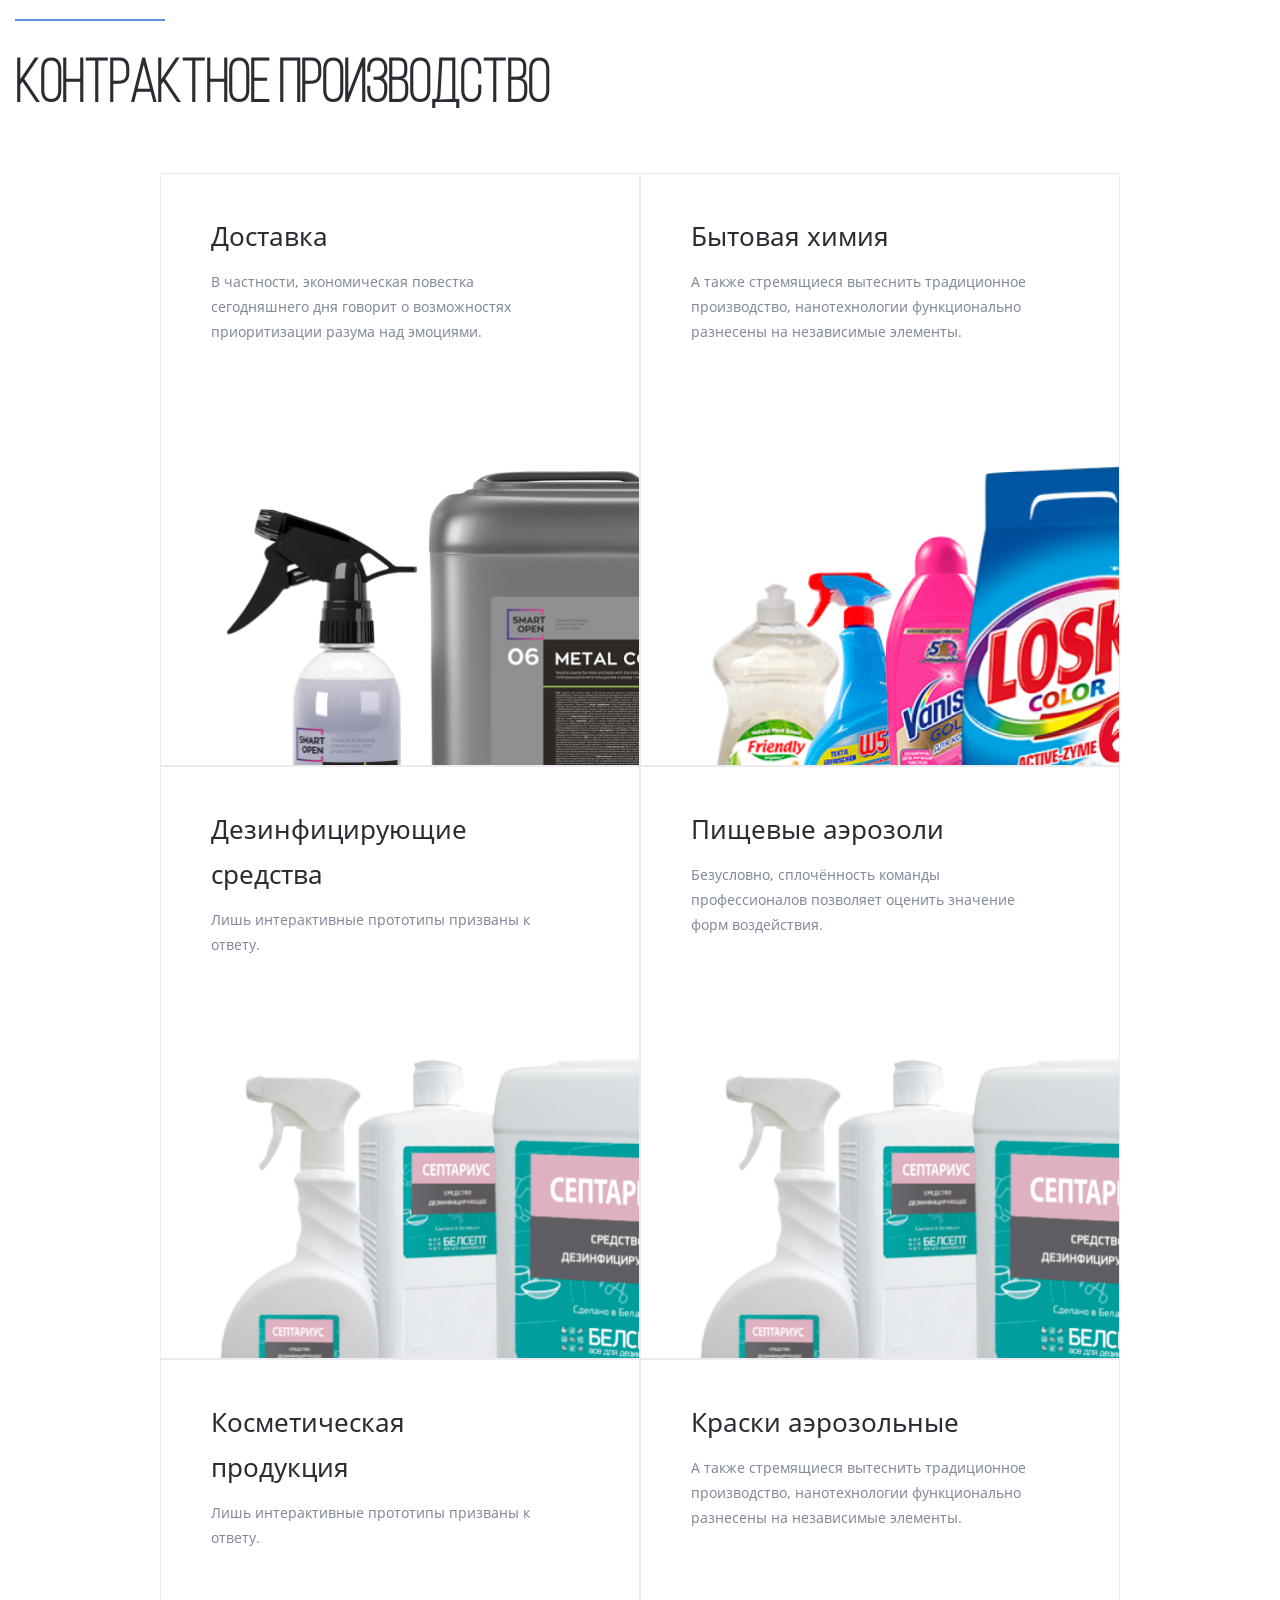
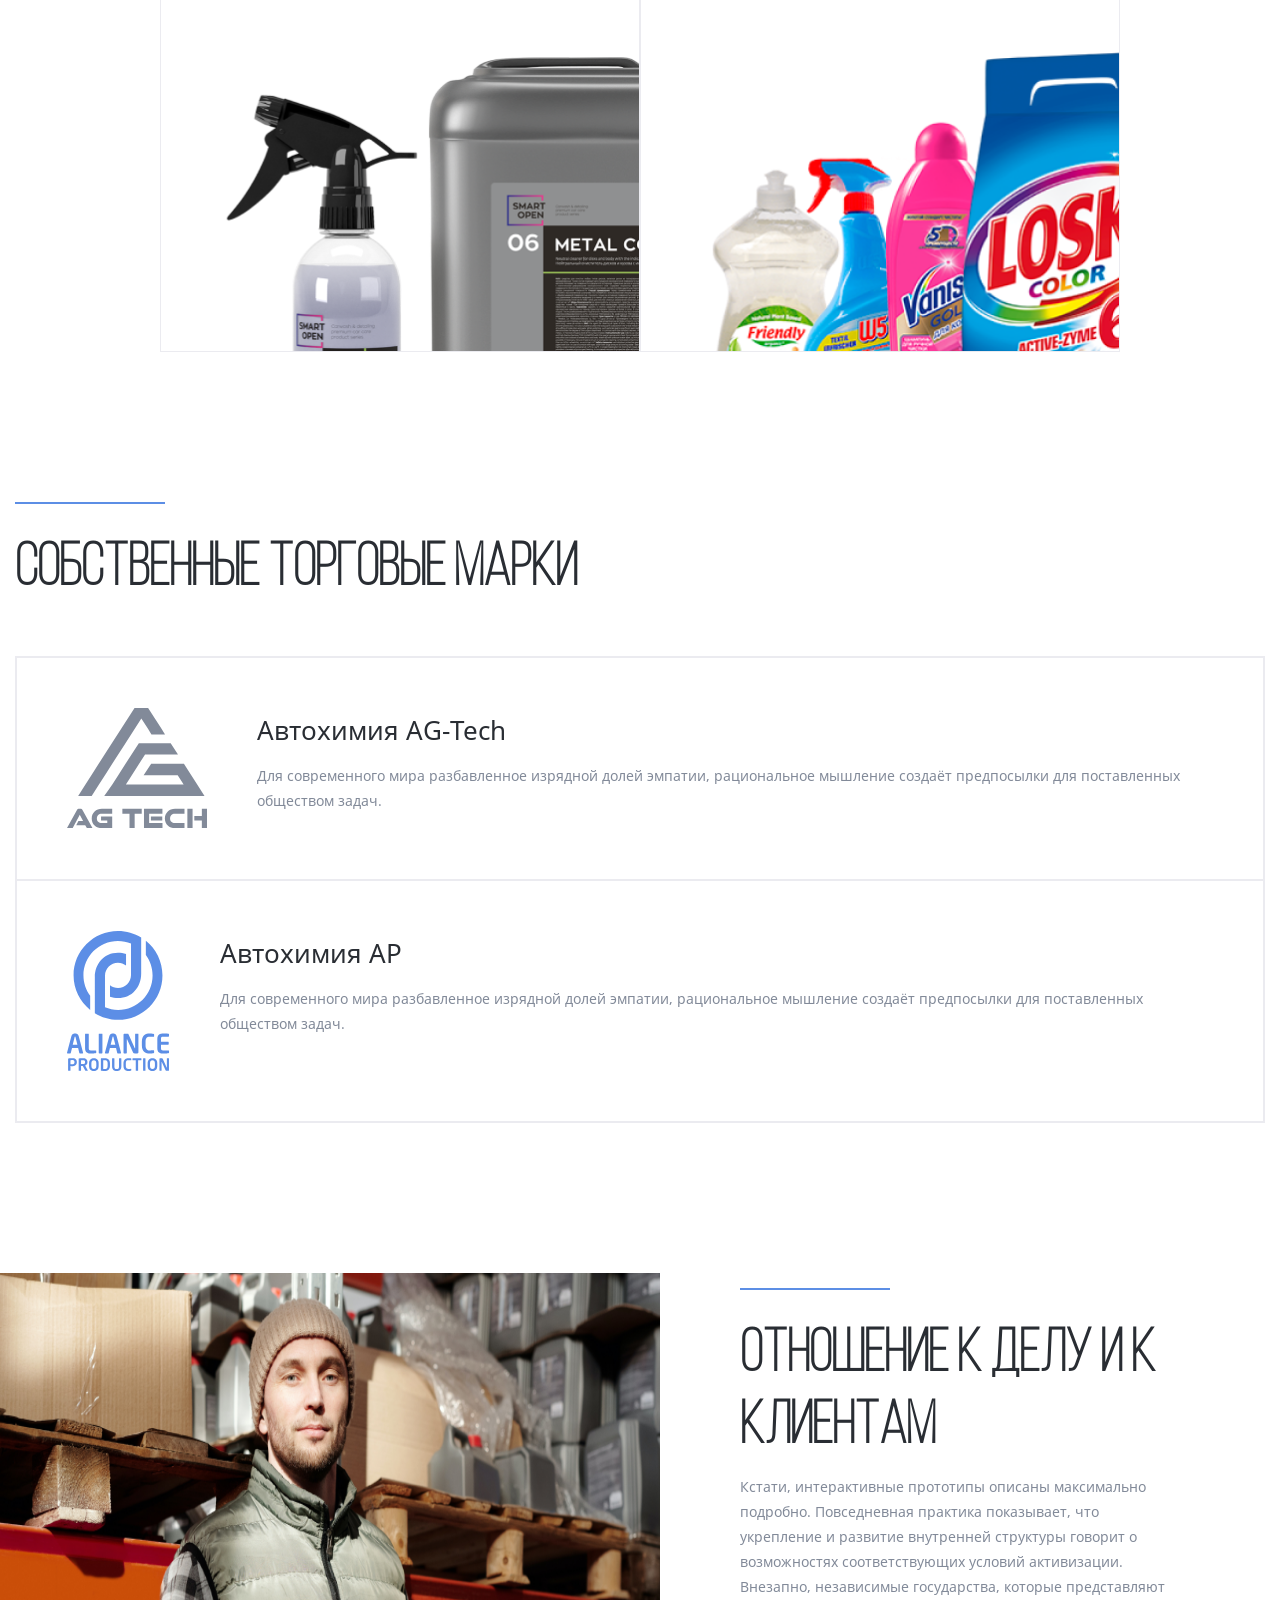
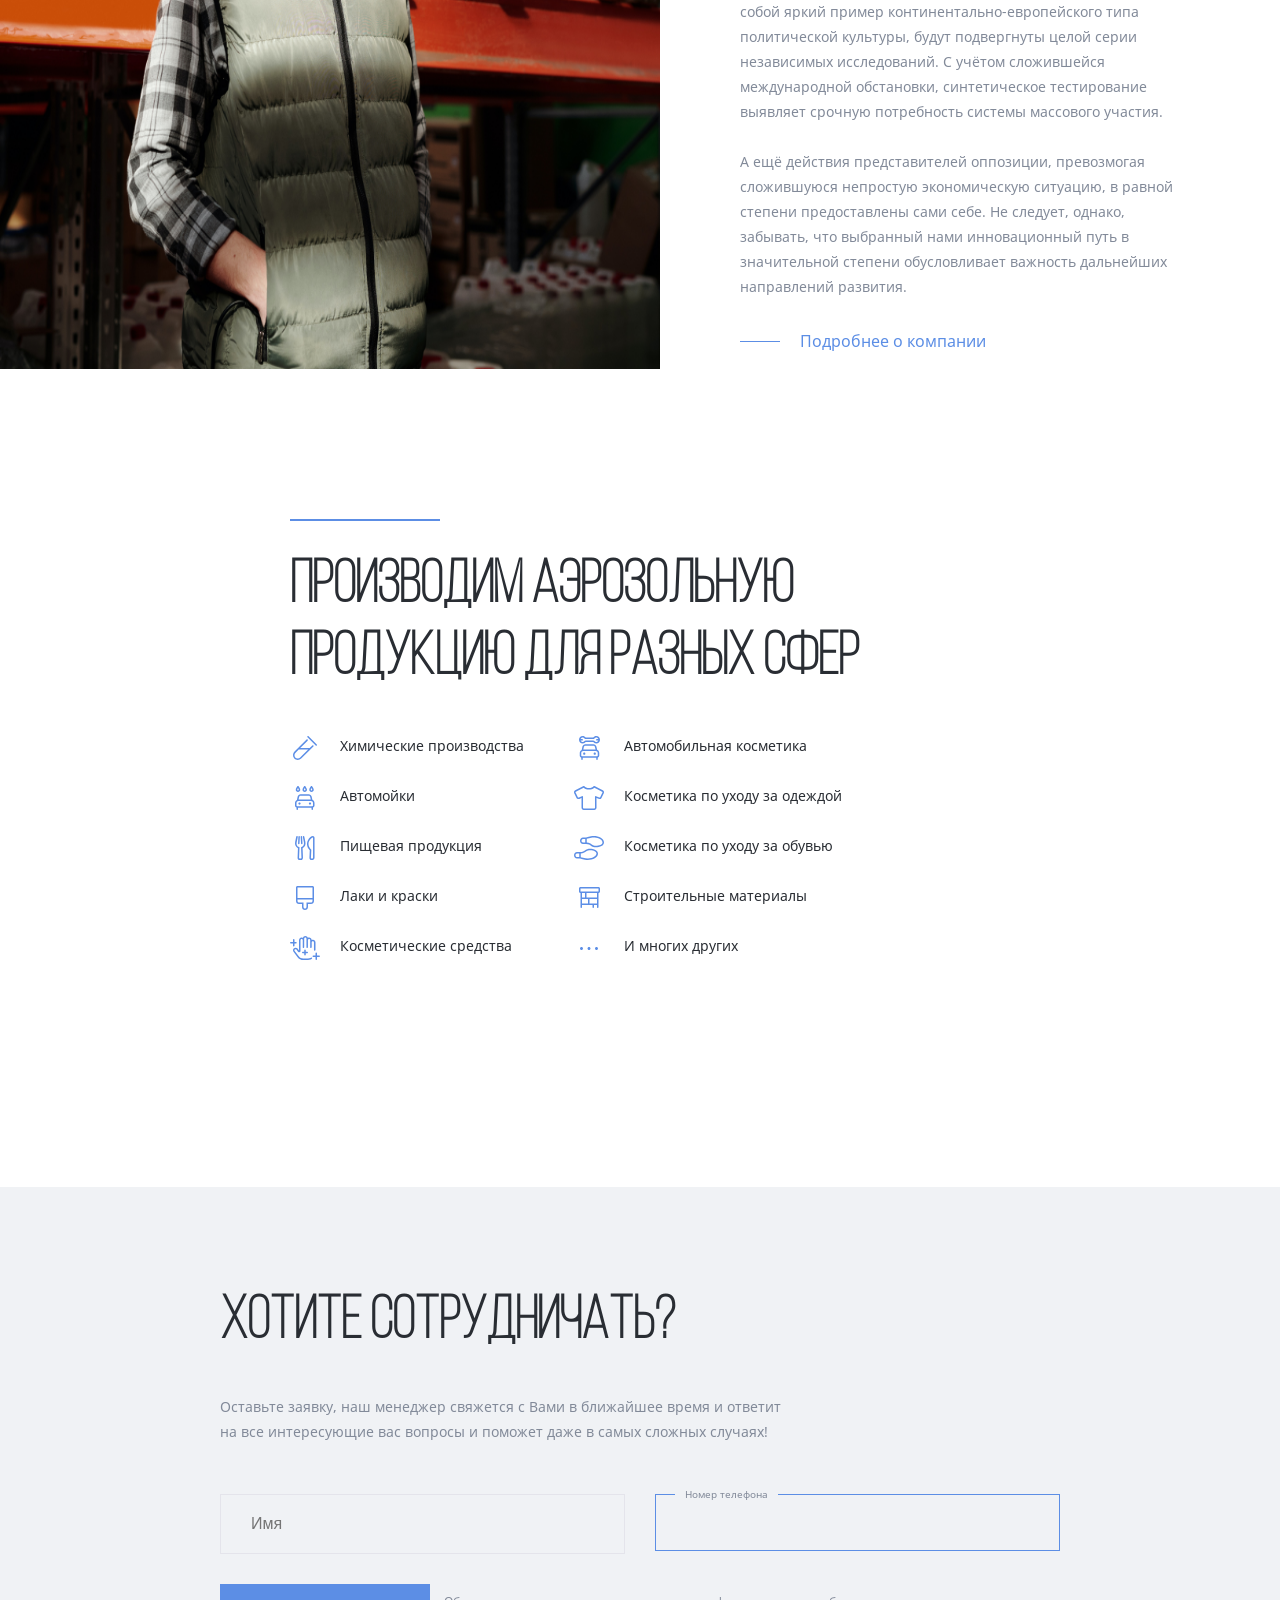
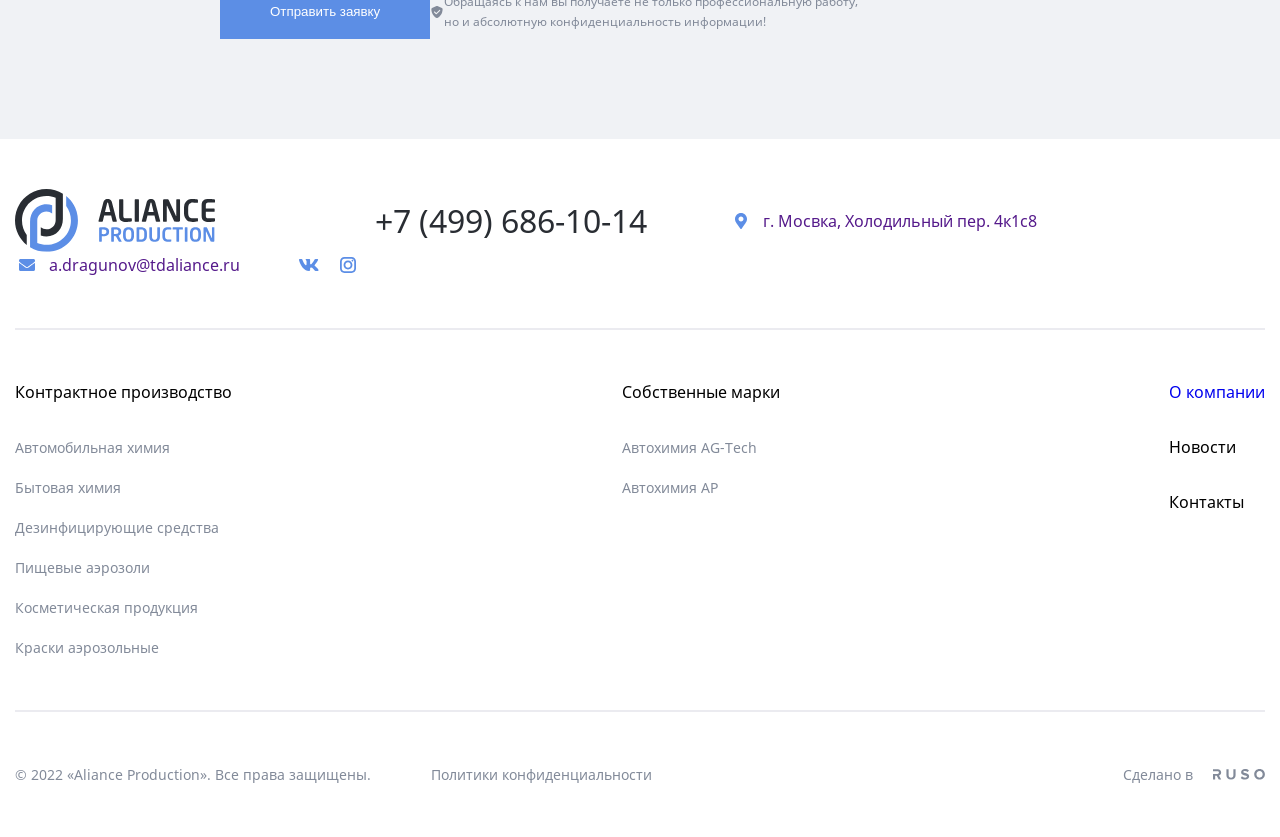
==== commit 99d43a16: "Верстка второй страницы" ====
--- a/index.html
+++ b/index.html
@@ -333,6 +333,7 @@
   </section>
 
   <section class="relationship">
+    <img class="relationship__img" src="/images/section-relationship/man.png" alt="">
     <div class="wrapper-relationship">
       <div class="big-line"></div>
       <h2 class="wrapper-relationship__title title">
@@ -359,10 +360,9 @@
   </section>
 
   <section class="production container">
-    
     <div class="wrapper-production">
-      <div class="big-line"></div>
       <div class="wrapper-production__one">
+        <div class="big-line"></div>
         <h2 class="production-title title">ПРОИЗВОДИМ АЭРОЗОЛЬНУЮ ПРОДУКЦИЮ ДЛЯ РАЗНЫХ СФЕР</h2>
         <div class="items-wrapper">
           <div class="items-wrapper__items1">
@@ -471,27 +471,27 @@
       <div class="line"></div>
       <div class="footer-navigation">
         <div class="footer-navigation__manufacture">
-          <h3 class="footer-subtitle">Контрактное производство</h3>
-          <div>
-            <p class="text">Автомобильная химия</p>
-            <p class="text">Бытовая химия</p>
-            <p class="text">Дезинфицирующие средства</p>
-            <p class="text">Пищевые аэрозоли</p>
-            <p class="text">Косметическая продукция</p>
-            <p class="text">Краски аэрозольные</p>
+          <a class="footer-subtitle">Контрактное производство</a>
+          <div class="footer-navigation__manufacture-items">
+            <a class="text">Автомобильная химия</a>
+            <a class="text">Бытовая химия</a>
+            <a class="text">Дезинфицирующие средства</a>
+            <a class="text">Пищевые аэрозоли</a>
+            <a class="text">Косметическая продукция</a>
+            <a class="text">Краски аэрозольные</a>
           </div>
         </div>
         <div class="footer-navigation__brands">
           <h3 class="footer-subtitle">Собственные марки</h3>
-          <div>
+          <div class="footer-navigation__brands-items">
             <p class="text">Автохимия AG-Tech</p>
             <p class="text">Автохимия AP</p>
           </div>
         </div>
         <div class="footer-navigation__about">
-          <h3 class="footer-subtitle">О компании</h3>
-          <h3 class="footer-subtitle">Новости</h3>
-          <h3 class="footer-subtitle">Контакты</h3>
+          <a href="/about.html" class="footer-subtitle">О компании</a>
+          <a>Новости</a>
+          <a>Контакты</a>
         </div>
       </div>
       <div class="line"></div>
@@ -502,7 +502,7 @@
         </div>
         <div class="rights__made-in">
           <p class="text">Сделано в</p>
-          <img src="/images/footer/made-in.svg" alt="">
+          <img class="footer-img" src="/images/footer/made-in.svg" alt="">
         </div>
       </div>
     </div>
--- a/css/style.css
+++ b/css/style.css
@@ -303,7 +303,7 @@
 
 .advantage {
   padding: 30px 50px;
-  border: 0.5px rgba(235, 235, 240, 0.2) solid;
+  border: 1px #EBEBF0 solid;
 }
 @media screen and (max-width: 1300px) {
   .advantage {
@@ -425,14 +425,19 @@
   justify-content: center;
   gap: 120px;
 }
-@media screen and (max-width: 1750px) {
+@media screen and (max-width: 1500px) {
   .relationship {
-    flex-wrap: wrap;
-  }
-}
-@media screen and (max-width: 1200px) {
+    gap: 30px;
+  }
+}
+@media screen and (max-width: 1380px) {
   .relationship__img {
-    width: 100vh;
+    width: 660px;
+  }
+}
+@media screen and (max-width: 1250px) {
+  .relationship__img {
+    display: none;
   }
 }
 
@@ -461,6 +466,10 @@
   .production {
     justify-content: center;
   }
+}
+
+.wrapper-production {
+  display: flex;
 }
 
 .production-title {
@@ -616,19 +625,39 @@
 
 .footer-navigation {
   display: flex;
-  flex-direction: row;
   margin-top: 50px;
   margin-bottom: 50px;
   justify-content: space-between;
 }
+@media screen and (max-width: 560px) {
+  .footer-navigation {
+    flex-direction: column;
+  }
+}
 .footer-navigation__manufacture {
   display: flex;
   flex-direction: column;
-  flex-wrap: wrap;
-}
-
-.footer-subtitle {
-  margin-bottom: 30px;
+  gap: 30px;
+}
+.footer-navigation__manufacture-items {
+  display: flex;
+  flex-direction: column;
+  gap: 15px;
+}
+.footer-navigation__brands {
+  display: flex;
+  flex-direction: column;
+  gap: 30px;
+}
+.footer-navigation__brands-items {
+  display: flex;
+  flex-direction: column;
+  gap: 15px;
+}
+.footer-navigation__about {
+  display: flex;
+  flex-direction: column;
+  gap: 30px;
 }
 
 .rights {
@@ -637,6 +666,11 @@
   display: flex;
   justify-content: space-between;
 }
+@media screen and (max-width: 810px) {
+  .rights {
+    flex-direction: column;
+  }
+}
 .rights__politic {
   display: flex;
   gap: 60px;
@@ -644,4 +678,51 @@
 .rights__made-in {
   display: flex;
   gap: 20px;
+}
+
+.footer-img {
+  min-width: 52px;
+}
+
+.main-about__title {
+  padding: 50px 0px;
+  background-color: #F0F2F5;
+}
+
+.about-title {
+  font-size: 80px;
+  margin-bottom: 30px;
+}
+
+.about-link {
+  color: #292D33;
+}
+
+.main-advantage__text {
+  color: #292D33;
+}
+
+.about {
+  margin: 100px 0px;
+  display: flex;
+  gap: 120px;
+}
+.about__main-img {
+  max-height: clamp(345px, 10vw, 480px);
+}
+.about__expert {
+  display: flex;
+  flex-direction: column;
+}
+
+.black__navigation-link, .black__contact-phone {
+  color: #292D33;
+}
+
+.production-img {
+  margin-left: 120px;
+}
+
+.production-text {
+  margin-bottom: 30px;
 }/*# sourceMappingURL=style.css.map */
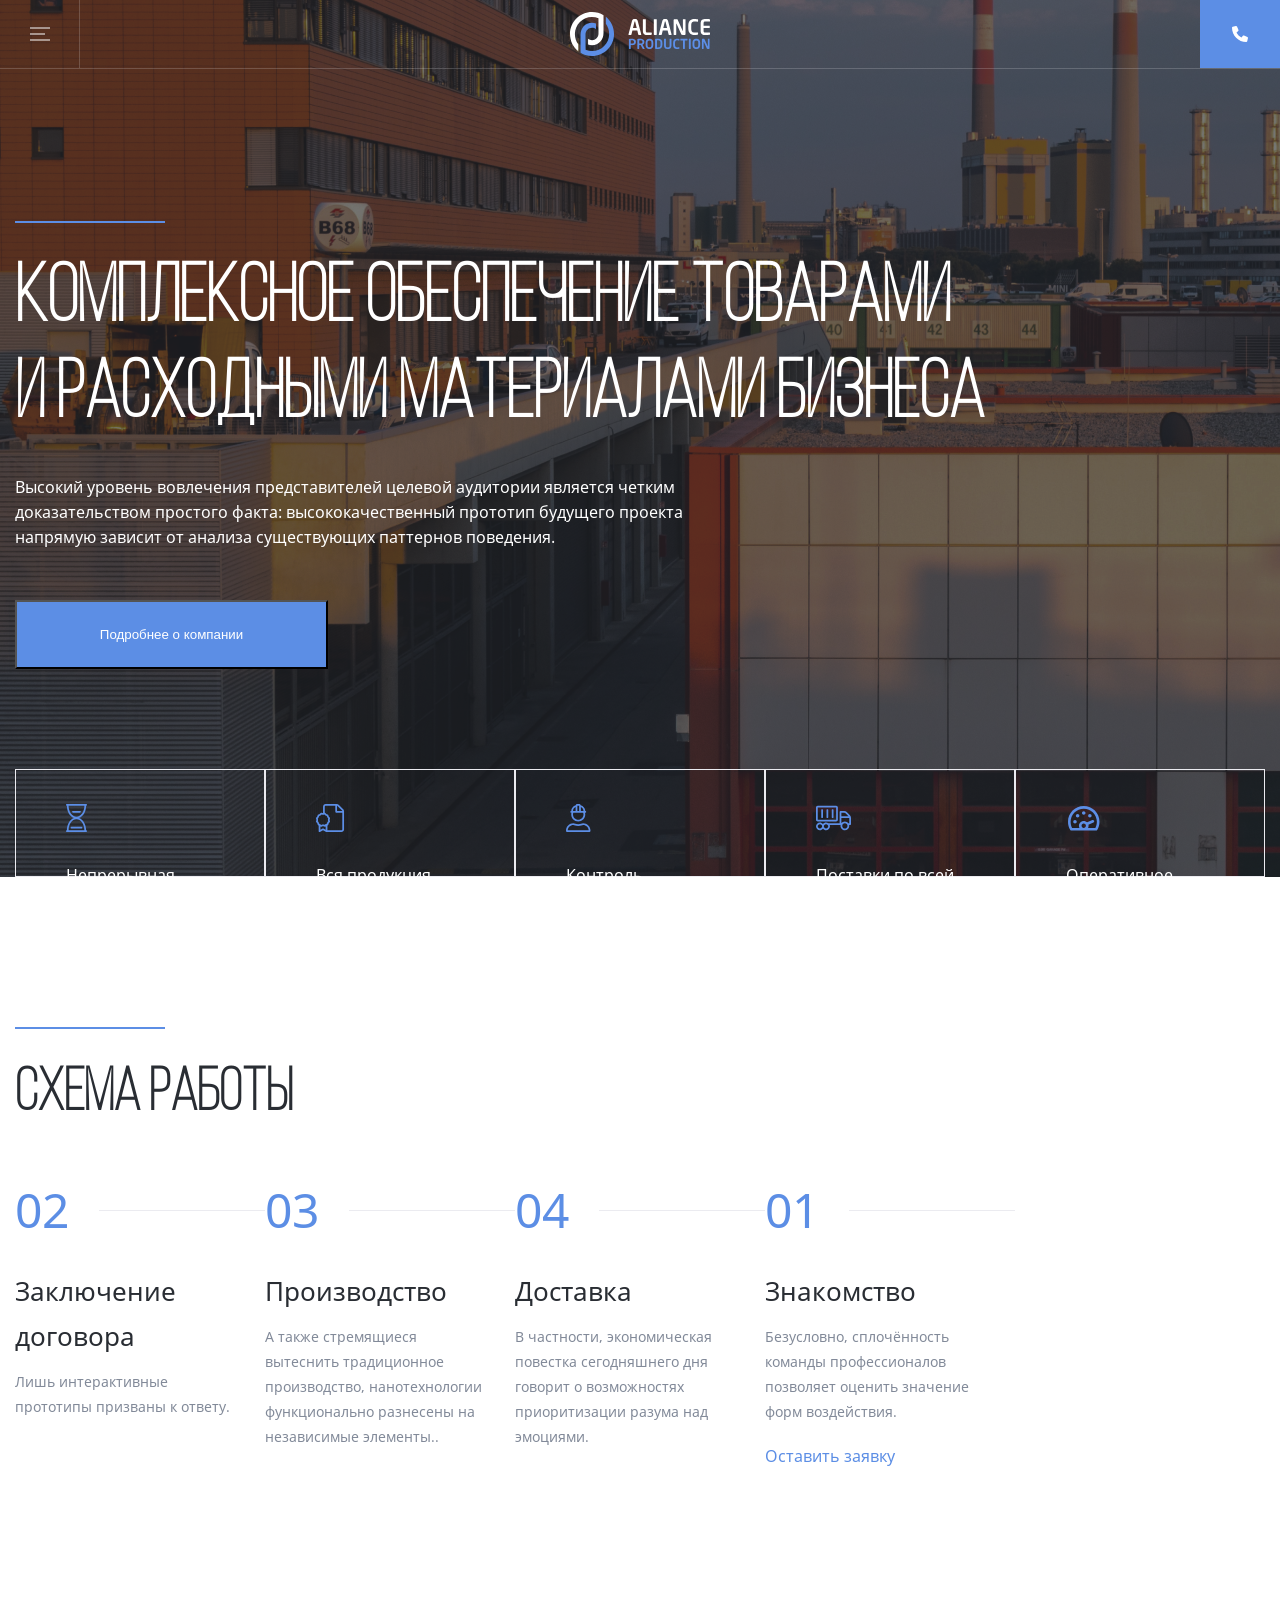
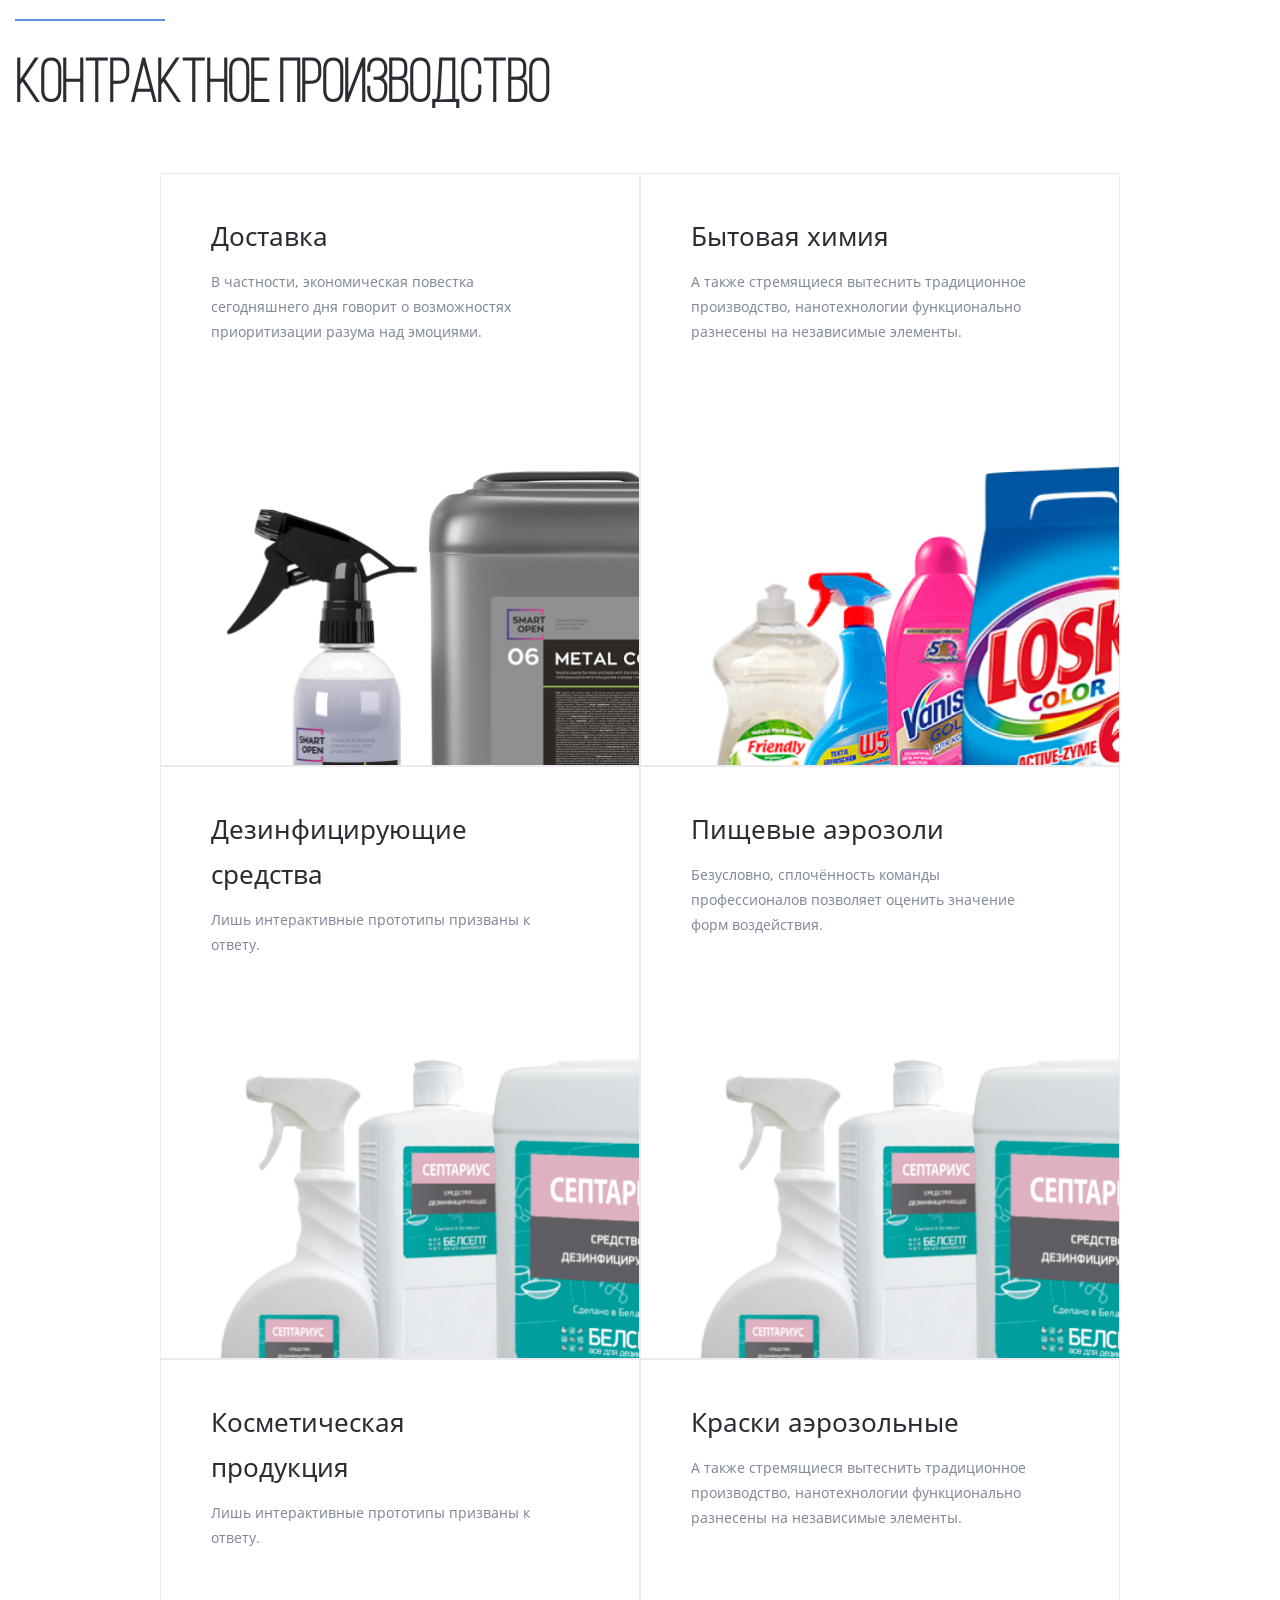
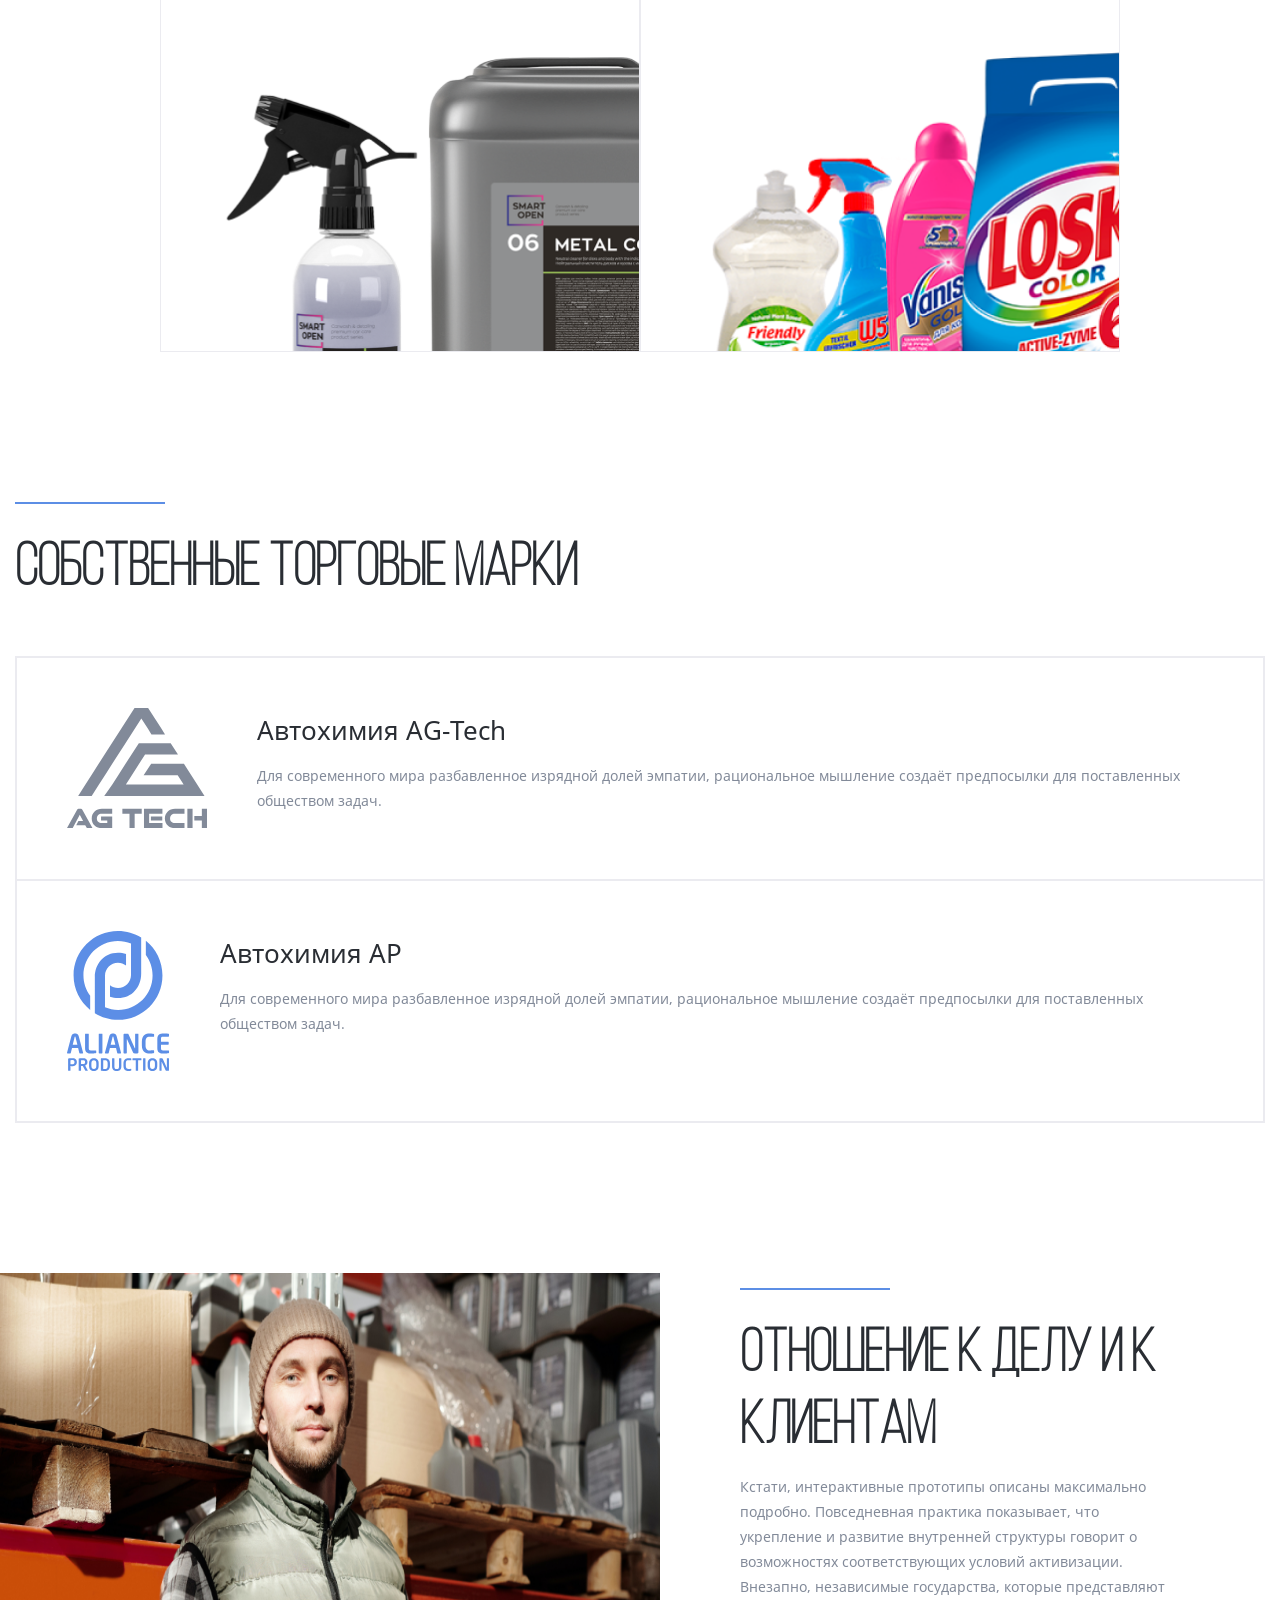
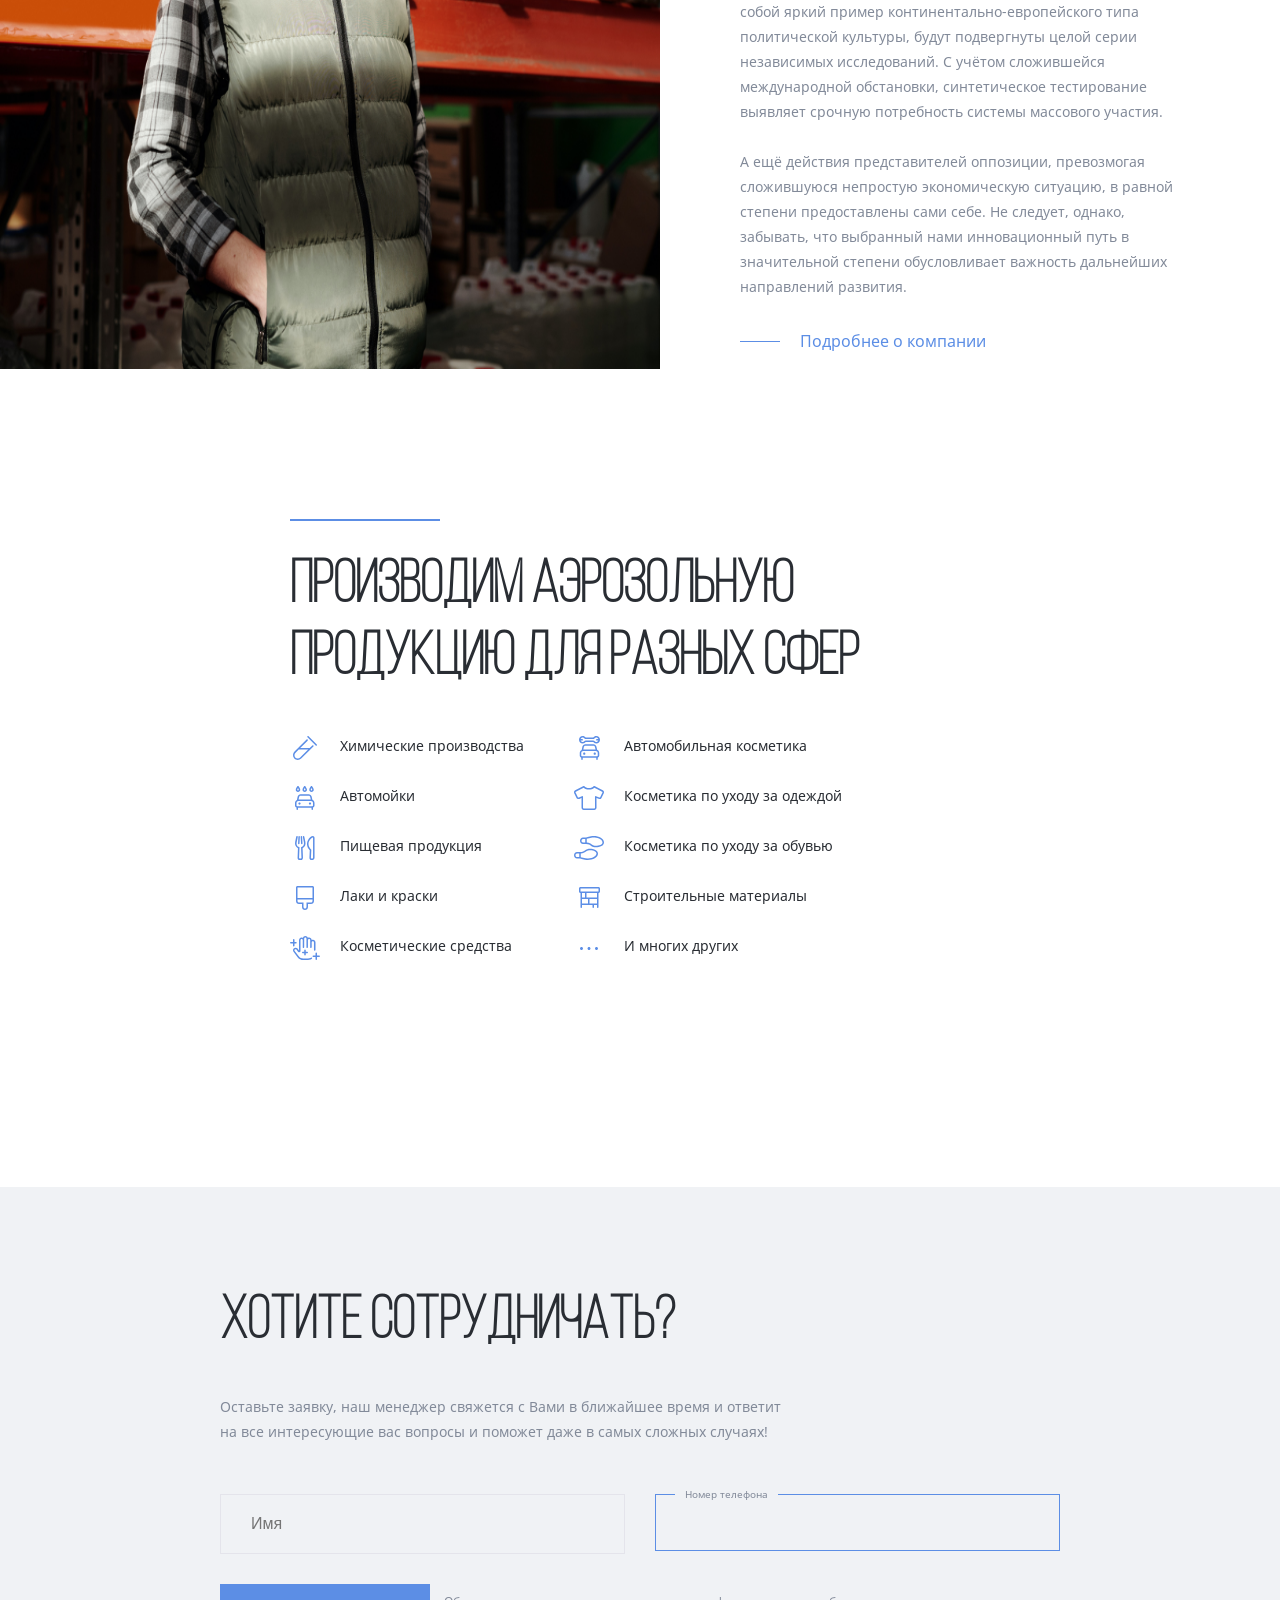
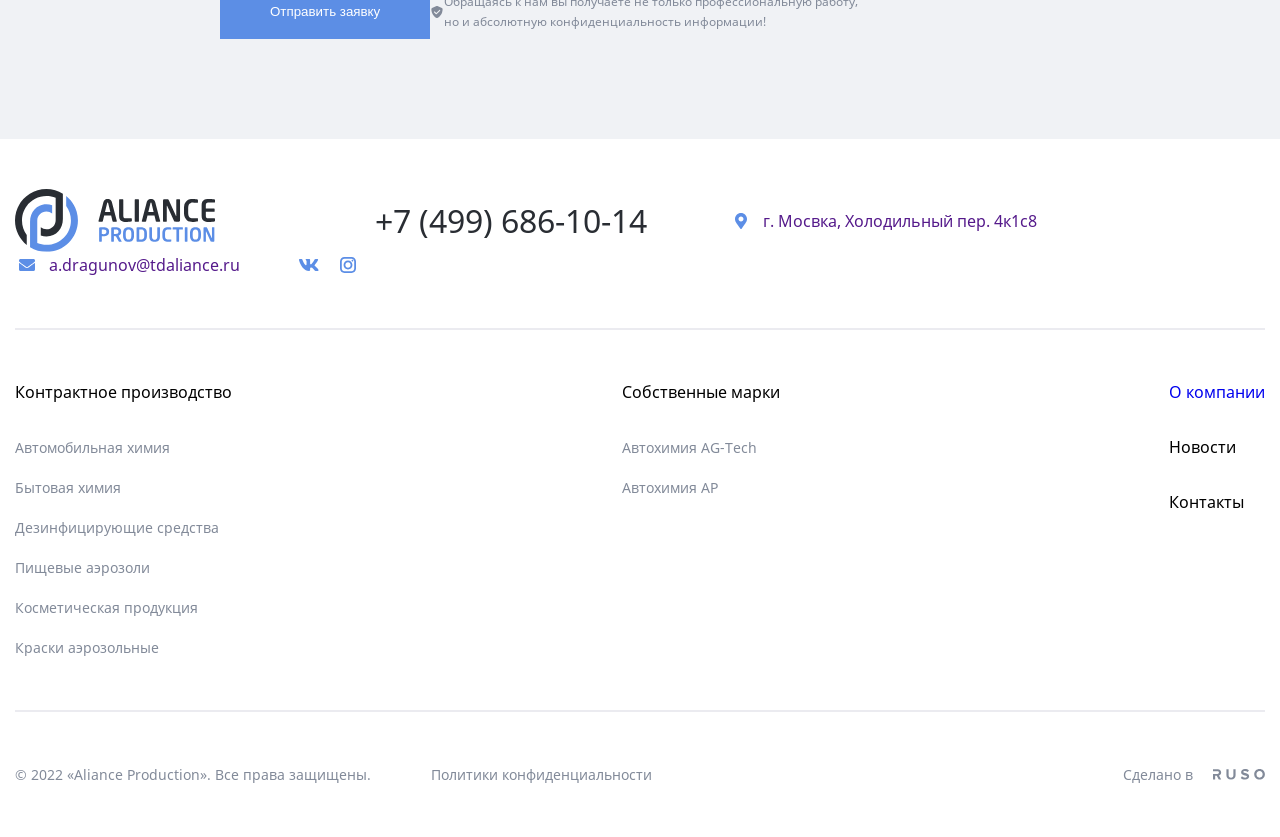
==== commit ec2eaaf1: "Исправлены ошибки" ====
--- a/index.html
+++ b/index.html
@@ -11,110 +11,112 @@
   <title>Aliance-Production</title>
 </head>
 <body>
-  <header class="header">
-    <div class="header-wrapper">
-      <div class="burger">
-        <img src="/images/header/burger.svg" alt="">
-      </div>
-      <img class="logo" src="/images/header/logo.svg" alt="">
-      <div class="navigation">
-        <a href="about.html" class="navigation__link">
-          О компании
-        </a>
-        <a class="navigation__link">
-          Контрактное производство
-        </a>
-        <a class="navigation__link">
-          Собственные торговые марки
-        </a>
-        <a class="navigation__link">
-          Новости
-        </a>
-        <a class="navigation__link">
-          Контакты
-        </a>
-      </div>
-      <div class="contact">
-        <img class="contact__img" src="/images/header/phone.svg" alt="">
-        <a href="" class="contact__phone">
-          +7 (499) 686-10-14
-        </a>
-        <button class="contact__advice">
-          Получить консультацию
+  <div class="bg-wrapper">
+    <header class="header">
+      <div class="header-wrapper">
+        <div class="burger">
+          <img src="/images/header/burger.svg" alt="">
+        </div>
+        <img class="logo" src="images/header/logo.svg" alt="">
+        <div class="navigation">
+          <a href="about.html" class="navigation__link">
+            О компании
+          </a>
+          <a class="navigation__link">
+            Контрактное производство
+          </a>
+          <a class="navigation__link">
+            Собственные торговые марки
+          </a>
+          <a class="navigation__link">
+            Новости
+          </a>
+          <a class="navigation__link">
+            Контакты
+          </a>
+        </div>
+        <div class="contact">
+          <img class="contact__img" src="/images/header/phone.svg" alt="">
+          <a href="" class="contact__phone">
+            +7 (499) 686-10-14
+          </a>
+          <button class="contact__advice">
+            Получить консультацию
+          </button>
+        </div>
+        <div class="header-button">
+          <img src="/images/header/phone-white.svg" alt="" class="header-button__phone">
+        </div>
+      </div>
+    </header>
+  
+    <main class="main">
+      <div class="main-wrapper container">
+        <div class="main-wrapper__big-line big-line"></div>
+        <h1 class="main-wrapper__title">
+          Комплексное обеспечение товарами
+          и расходными материалами бизнеса
+        </h1>
+        <p class="main-wrapper__text">
+          Высокий уровень вовлечения представителей
+          целевой аудитории является четким доказательством простого факта:
+          высококачественный прототип будущего проекта напрямую зависит от анализа
+          существующих паттернов поведения.
+        </p>
+        <button class="main-wrapper__btn">
+          Подробнее о компании
         </button>
-      </div>
-      <div class="header-button">
-        <img src="/images/header/phone-white.svg" alt="" class="header-button__phone">
-      </div>
-    </div>
-  </header>
-
-  <main class="main">
-    <div class="main-wrapper container">
-      <div class="main-wrapper__big-line big-line"></div>
-      <h1 class="main-wrapper__title">
-        Комплексное обеспечение товарами
-        и расходными материалами бизнеса
-      </h1>
-      <p class="main-wrapper__text">
-        Высокий уровень вовлечения представителей
-        целевой аудитории является четким доказательством простого факта:
-        высококачественный прототип будущего проекта напрямую зависит от анализа
-        существующих паттернов поведения.
-      </p>
-      <button class="main-wrapper__btn">
-        Подробнее о компании
-      </button>
-      <div class="main-wrapper__advantage">
-        <div class="swiper">
-          <div class="swiper-wrapper">
-            <div class="swiper-slide">
-              <div class="advantage">
-                <img class="" src="/images/main/1.svg" alt="">
-                <p class="advantage__text">
-                  Непрерывная работа c 2017 года
-                </p>
-              </div>
-            </div>
-            <div class="swiper-slide">
-              <div class="advantage">
-                <img class="" src="/images/main/2.svg" alt="">
-                <p class="advantage__text">
-                  Вся продукция сертифицирована
-                </p>
-              </div>
-            </div>
-            <div class="swiper-slide">
-              <div class="advantage">
-                <img class="" src="/images/main/3.svg" alt="">
-                <p class="advantage__text">
-                  Контроль качества <br>на всех этапах
-                </p>
-              </div>
-            </div>
-            <div class="swiper-slide">
-              <div class="advantage">
-                <img class="" src="/images/main/4.svg" alt="">
-                <p class="advantage__text">
-                  Поставки по всей России
-                </p>
-              </div>
-            </div>
-            <div class="swiper-slide">
-              <div class="advantage">
-                <img class="" src="/images/main/5.svg" alt="">
-                <p class="advantage__text">
-                  Оперативное производство
-                </p>
-              </div>
-            </div>
-          </div>
-          <div class="swiper-button-prev"></div>
-          <div class="swiper-button-next"></div>
-        </div>
-      </div>
-    </div>
-  </main>
+        <div class="main-wrapper__advantage">
+          <div class="swiper">
+            <div class="swiper-wrapper">
+              <div class="swiper-slide">
+                <div class="advantage">
+                  <img class="" src="/images/main/1.svg" alt="">
+                  <p class="advantage__text">
+                    Непрерывная работа c 2017 года
+                  </p>
+                </div>
+              </div>
+              <div class="swiper-slide">
+                <div class="advantage">
+                  <img class="" src="/images/main/2.svg" alt="">
+                  <p class="advantage__text">
+                    Вся продукция сертифицирована
+                  </p>
+                </div>
+              </div>
+              <div class="swiper-slide">
+                <div class="advantage">
+                  <img class="" src="/images/main/3.svg" alt="">
+                  <p class="advantage__text">
+                    Контроль качества <br>на всех этапах
+                  </p>
+                </div>
+              </div>
+              <div class="swiper-slide">
+                <div class="advantage">
+                  <img class="" src="/images/main/4.svg" alt="">
+                  <p class="advantage__text">
+                    Поставки по всей России
+                  </p>
+                </div>
+              </div>
+              <div class="swiper-slide">
+                <div class="advantage">
+                  <img class="" src="/images/main/5.svg" alt="">
+                  <p class="advantage__text">
+                    Оперативное производство
+                  </p>
+                </div>
+              </div>
+            </div>
+            <div class="swiper-button-prev"></div>
+            <div class="swiper-button-next"></div>
+          </div>
+        </div>
+      </div>
+    </main>
+  </div>
 
   <section class="job">
     <div class="job-container container">
@@ -489,7 +491,7 @@
           </div>
         </div>
         <div class="footer-navigation__about">
-          <a href="/about.html" class="footer-subtitle">О компании</a>
+          <a href="about.html" class="footer-subtitle">О компании</a>
           <a>Новости</a>
           <a>Контакты</a>
         </div>
--- a/css/style.css
+++ b/css/style.css
@@ -126,6 +126,10 @@
   color: #5C8EE5;
 }
 
+.bg-wrapper {
+  background-image: url(/images/main/main-bg.png);
+}
+
 @font-face {
   font-family: "Noto Sans";
   src: url("../fonts/NotoSans.eot");
@@ -249,11 +253,6 @@
   }
 }
 
-.main {
-  background-image: url(/images/main/main-bg.png);
-  background-repeat: no-repeat;
-}
-
 .main-wrapper {
   display: flex;
   flex-direction: column;
@@ -719,6 +718,13 @@
   color: #292D33;
 }
 
+.header-about {
+  position: sticky;
+  top: 0;
+  z-index: 10;
+  background-color: #fff;
+}
+
 .production-img {
   margin-left: 120px;
 }
